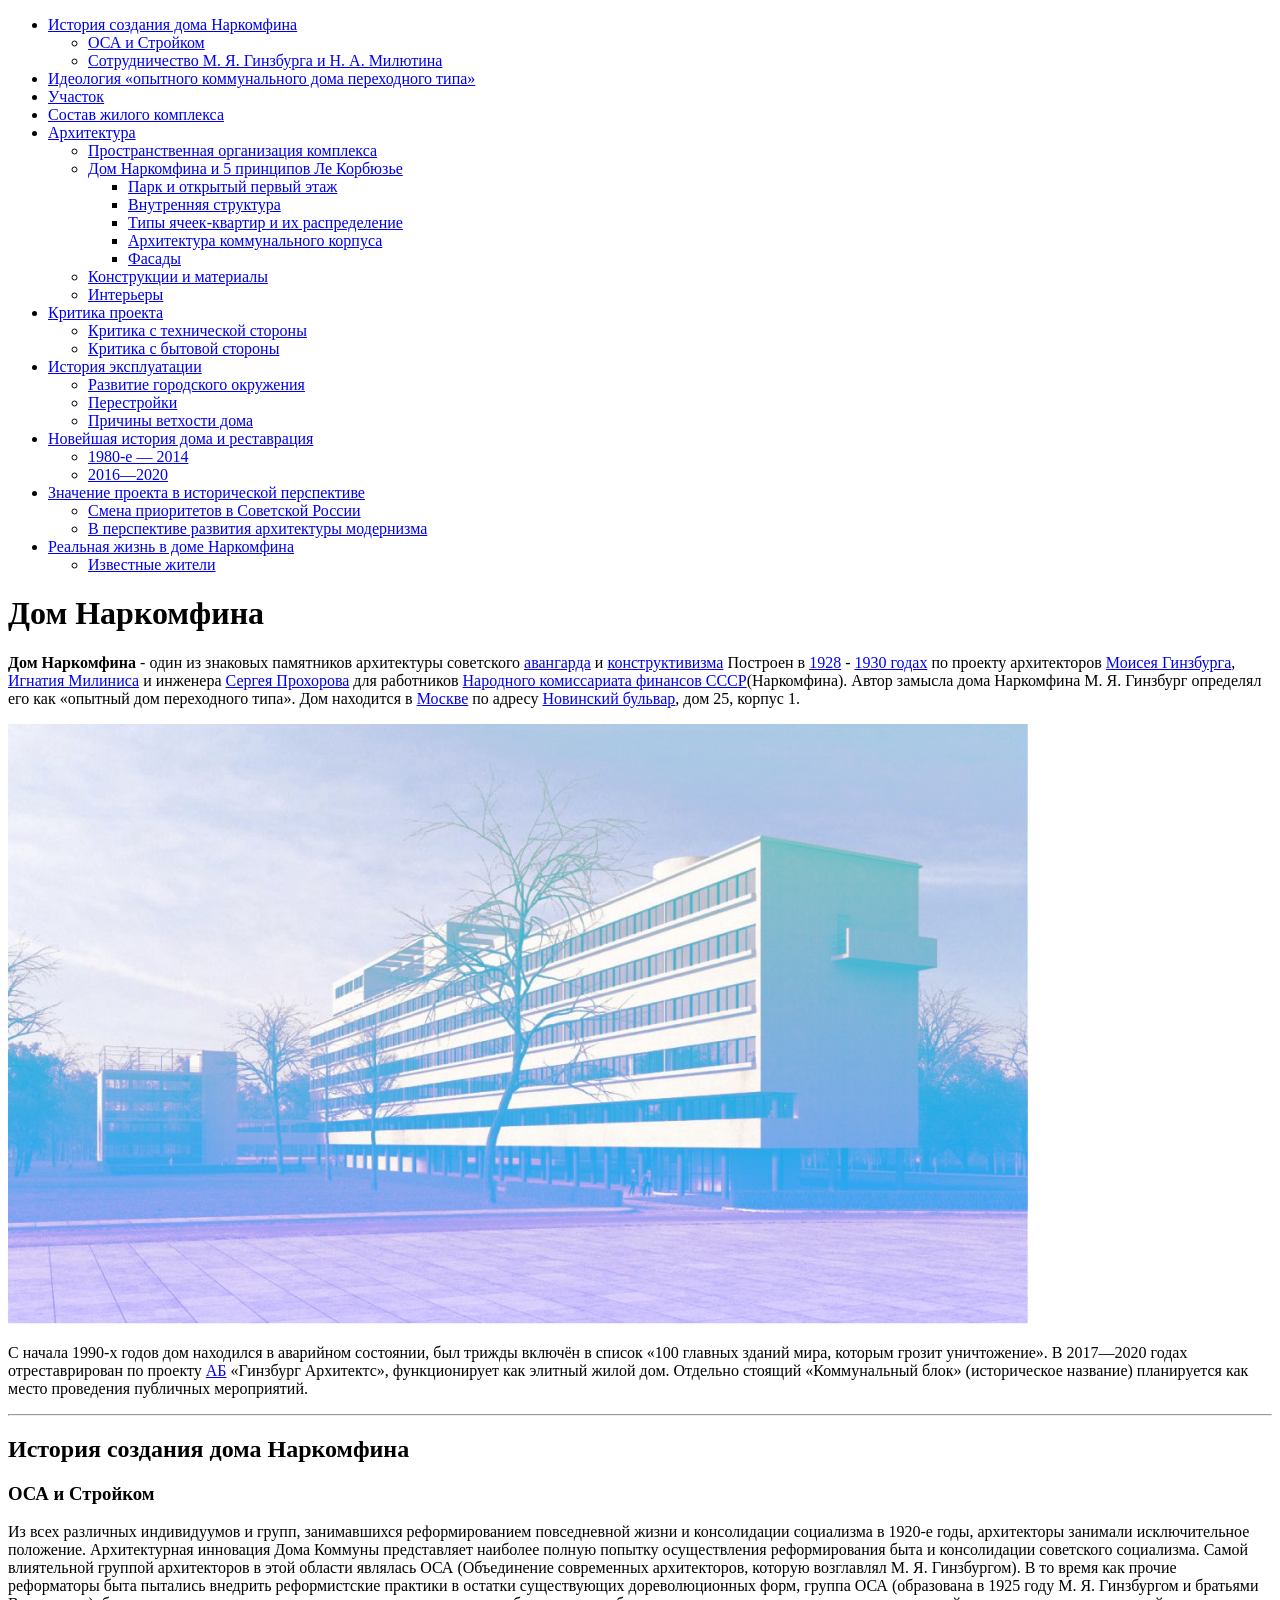
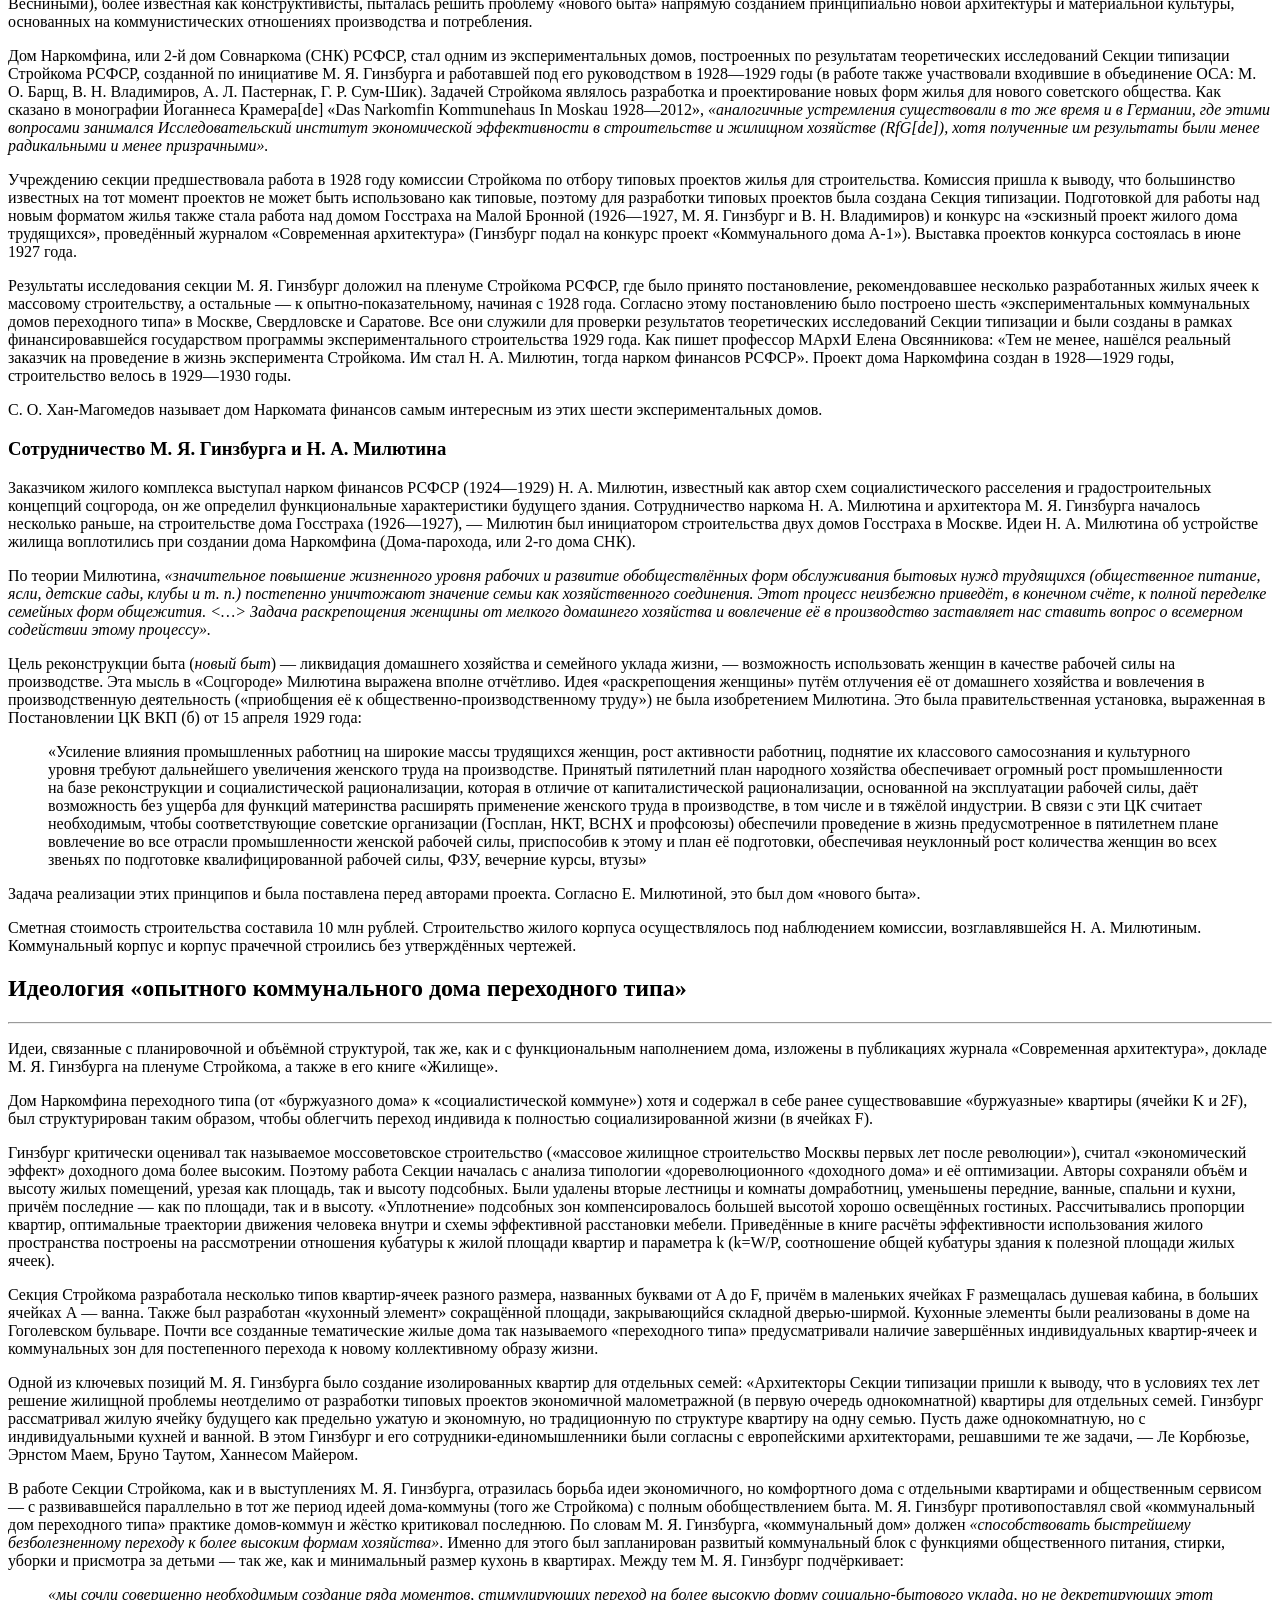
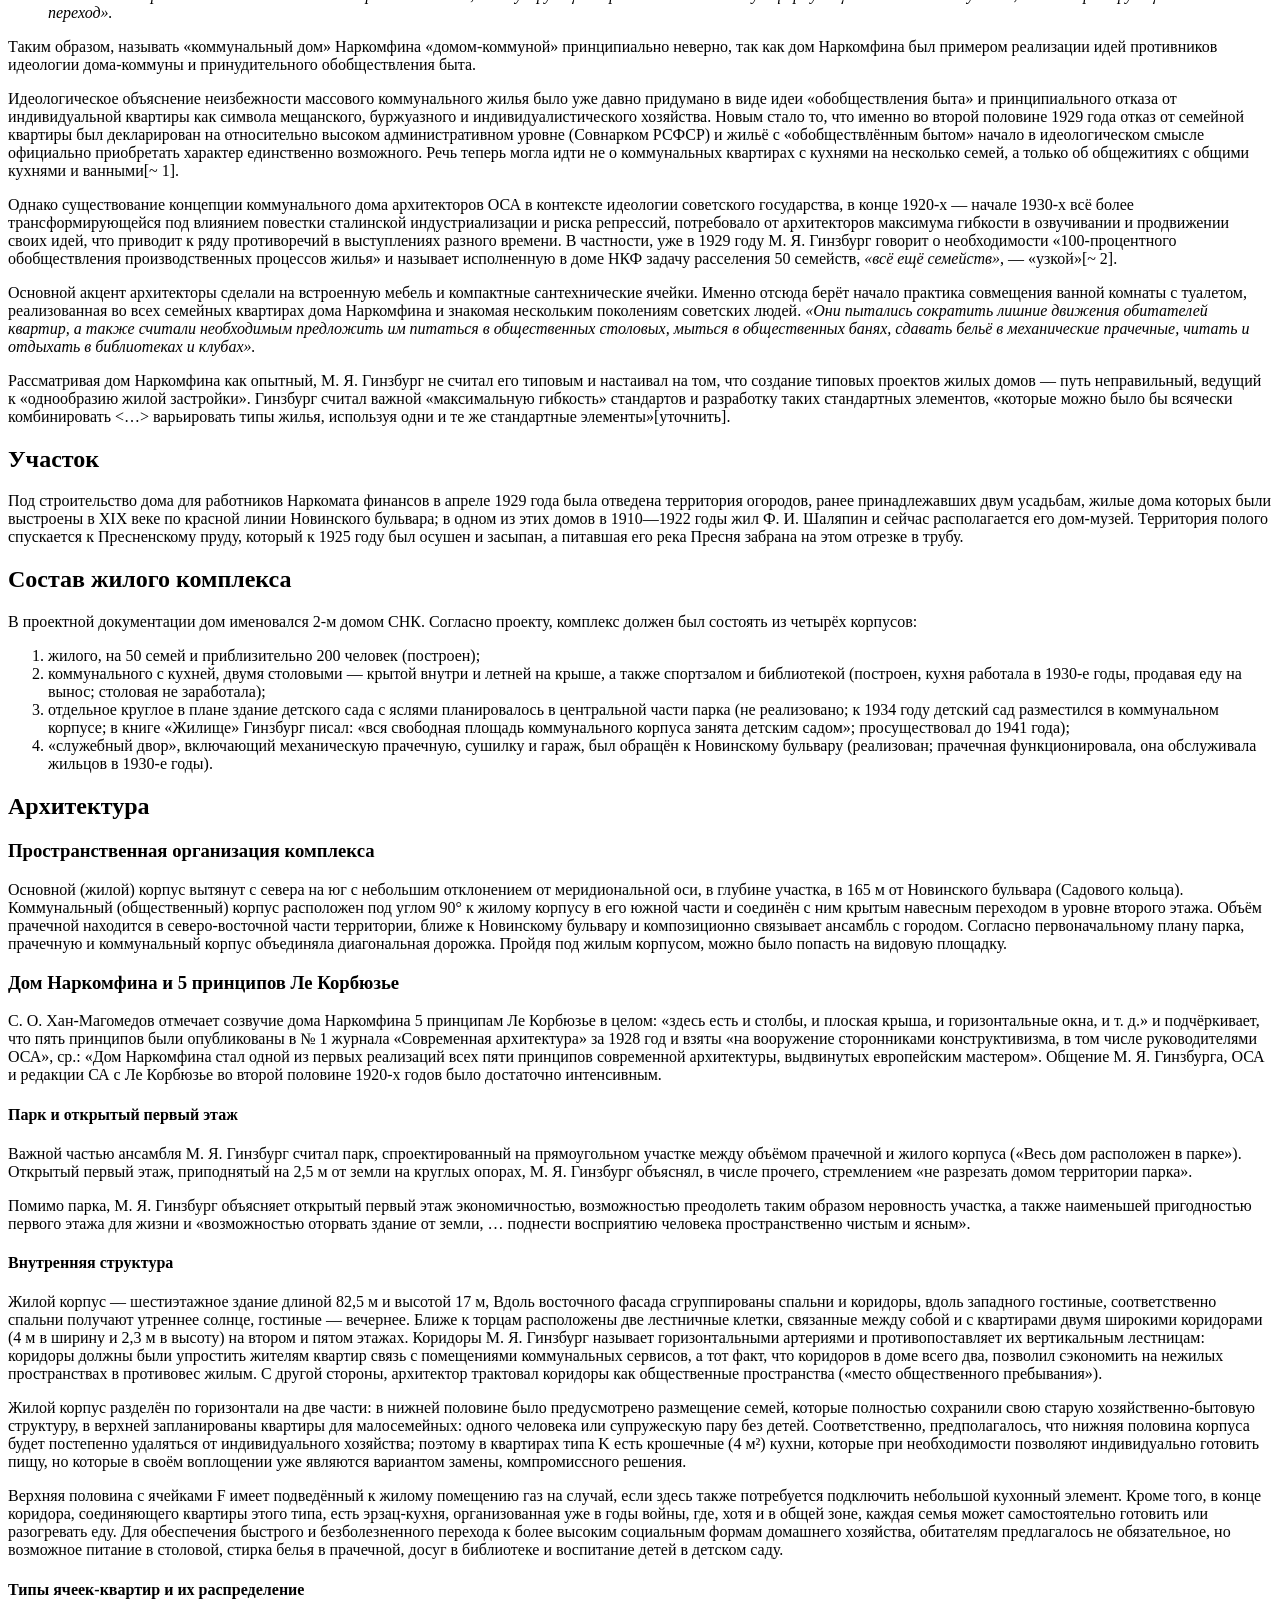
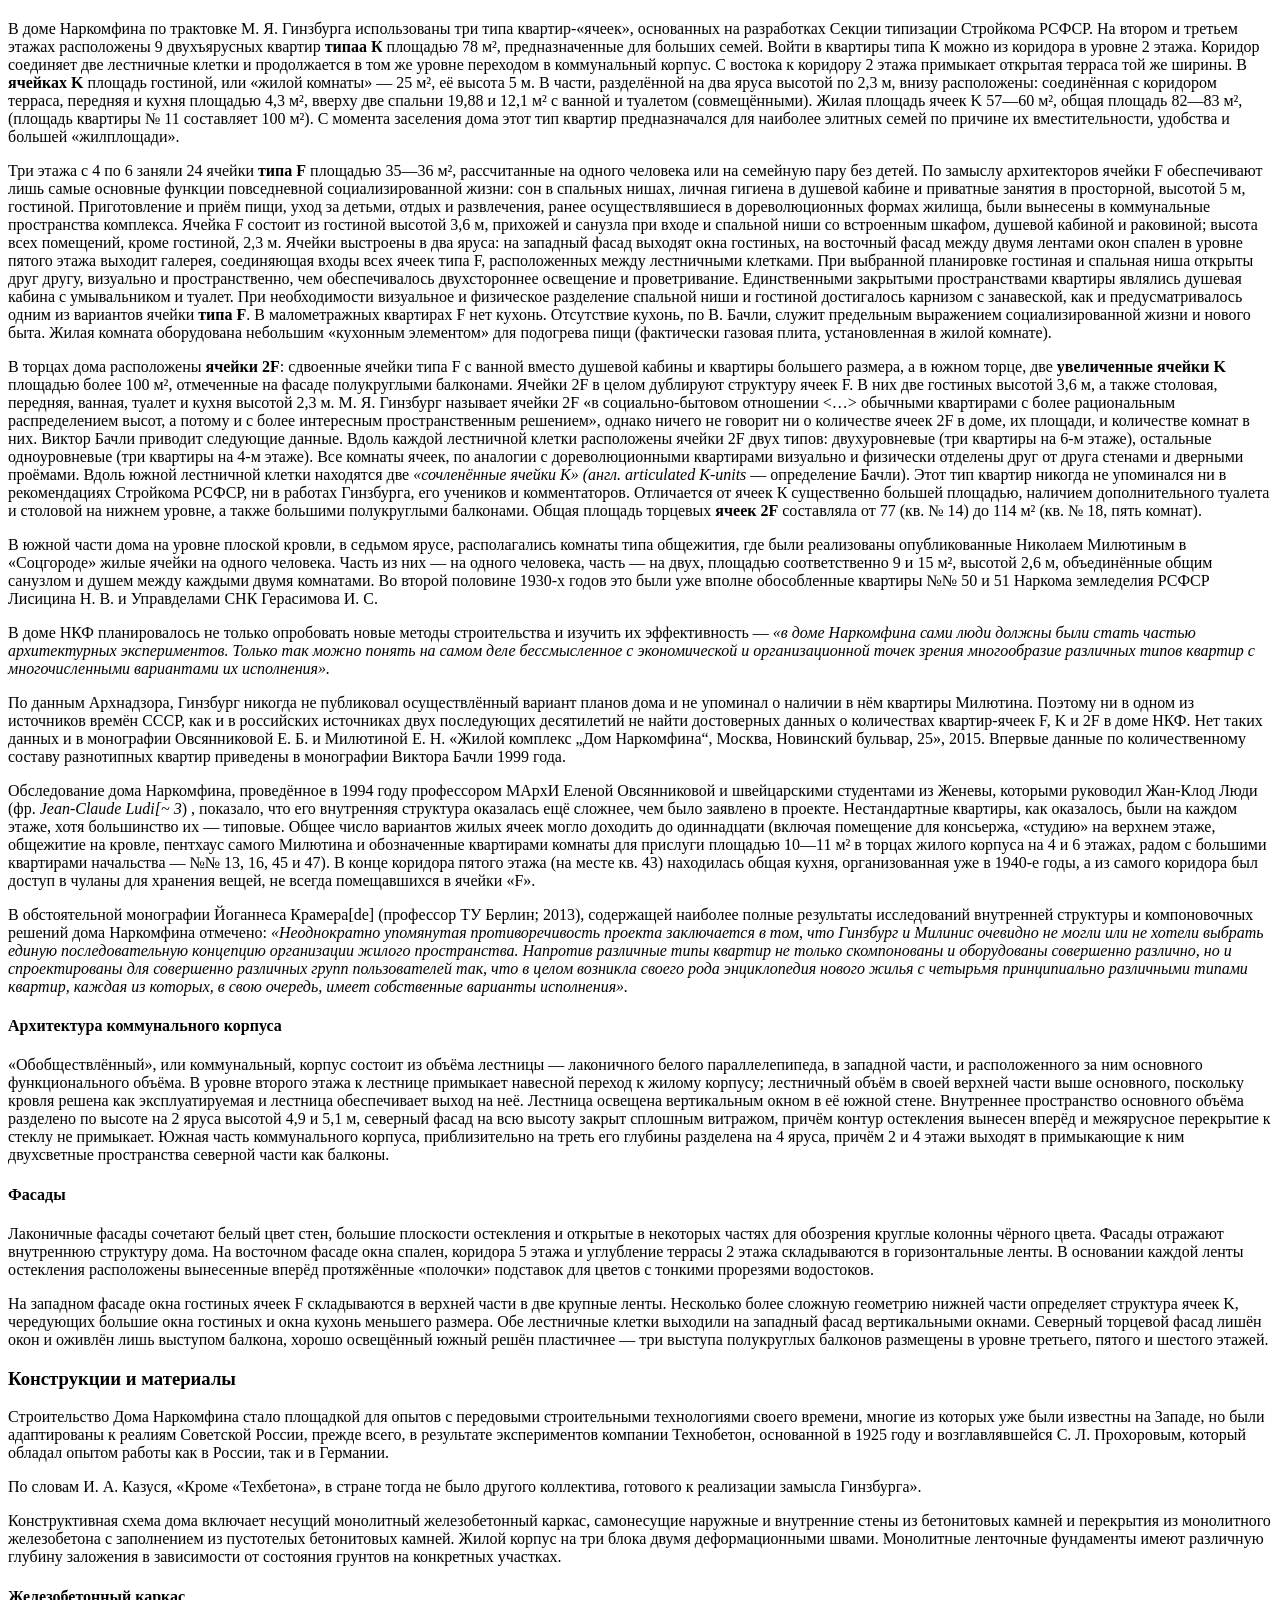
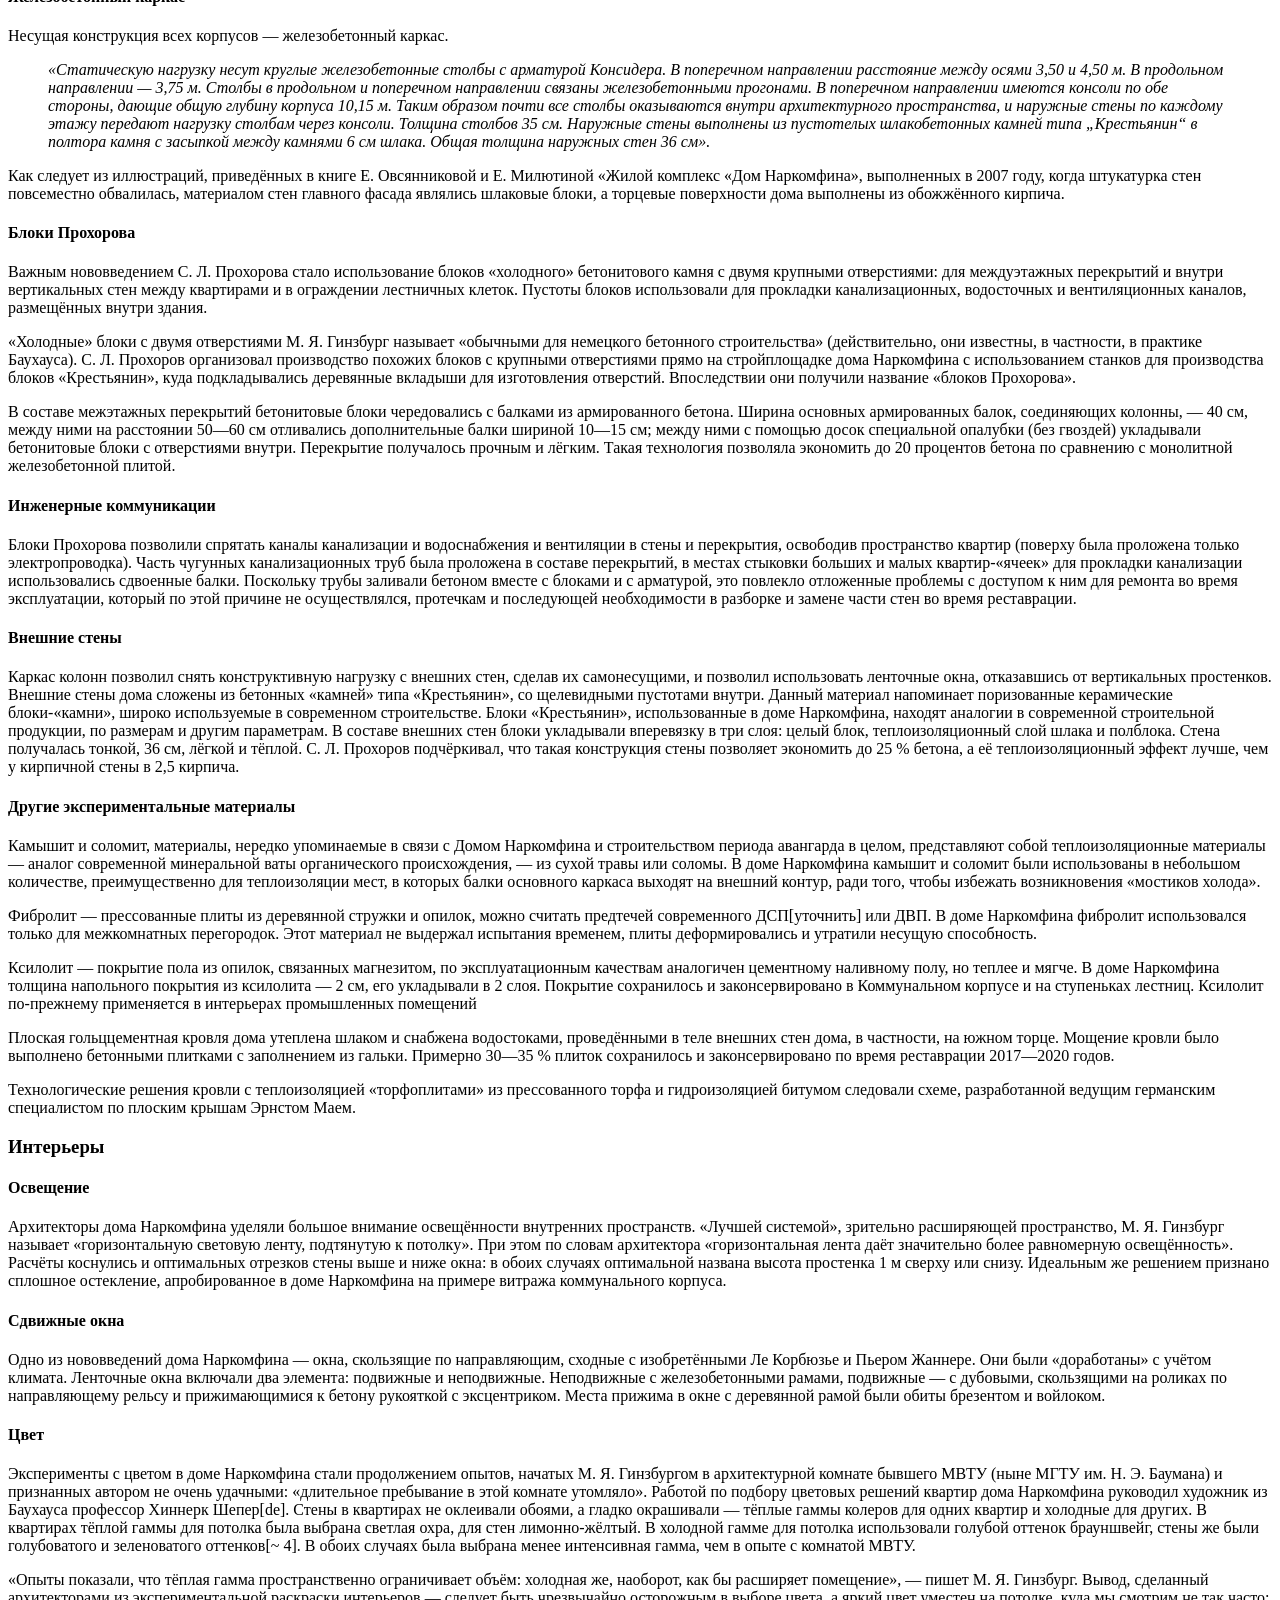
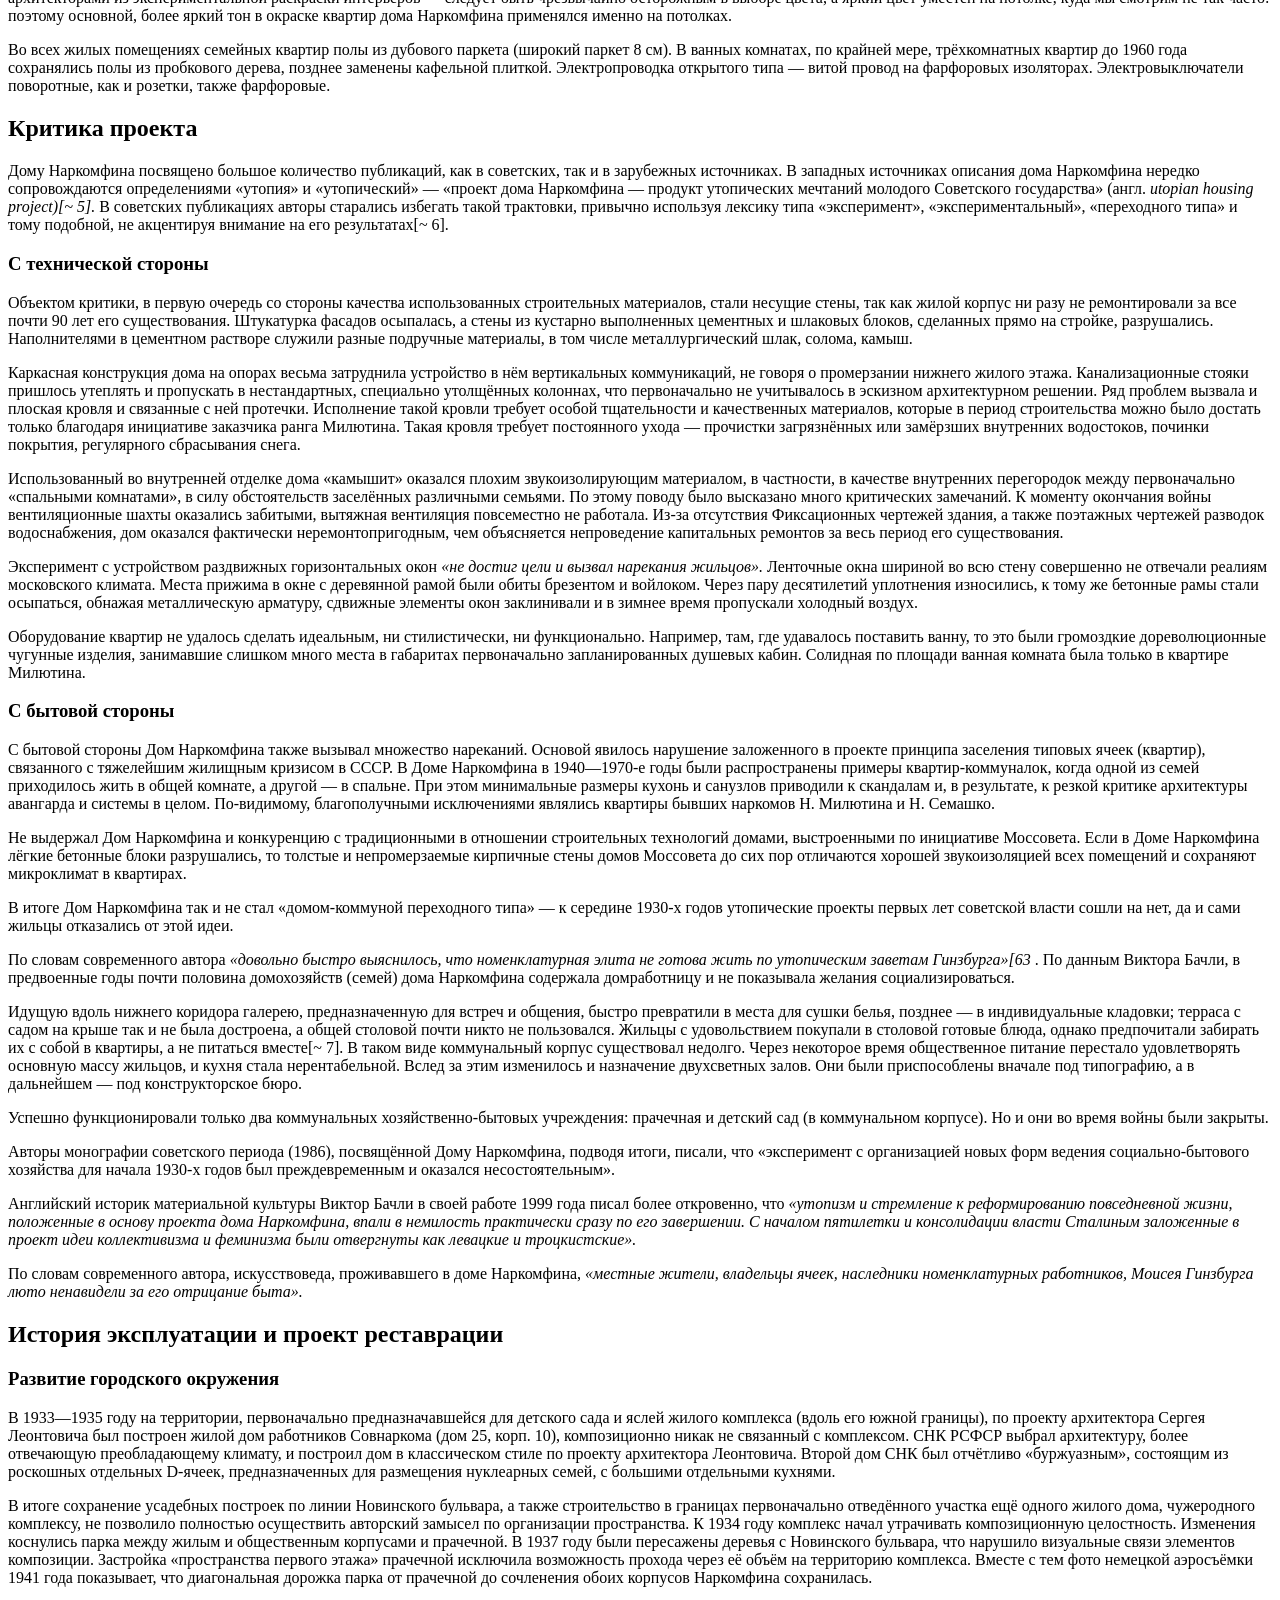
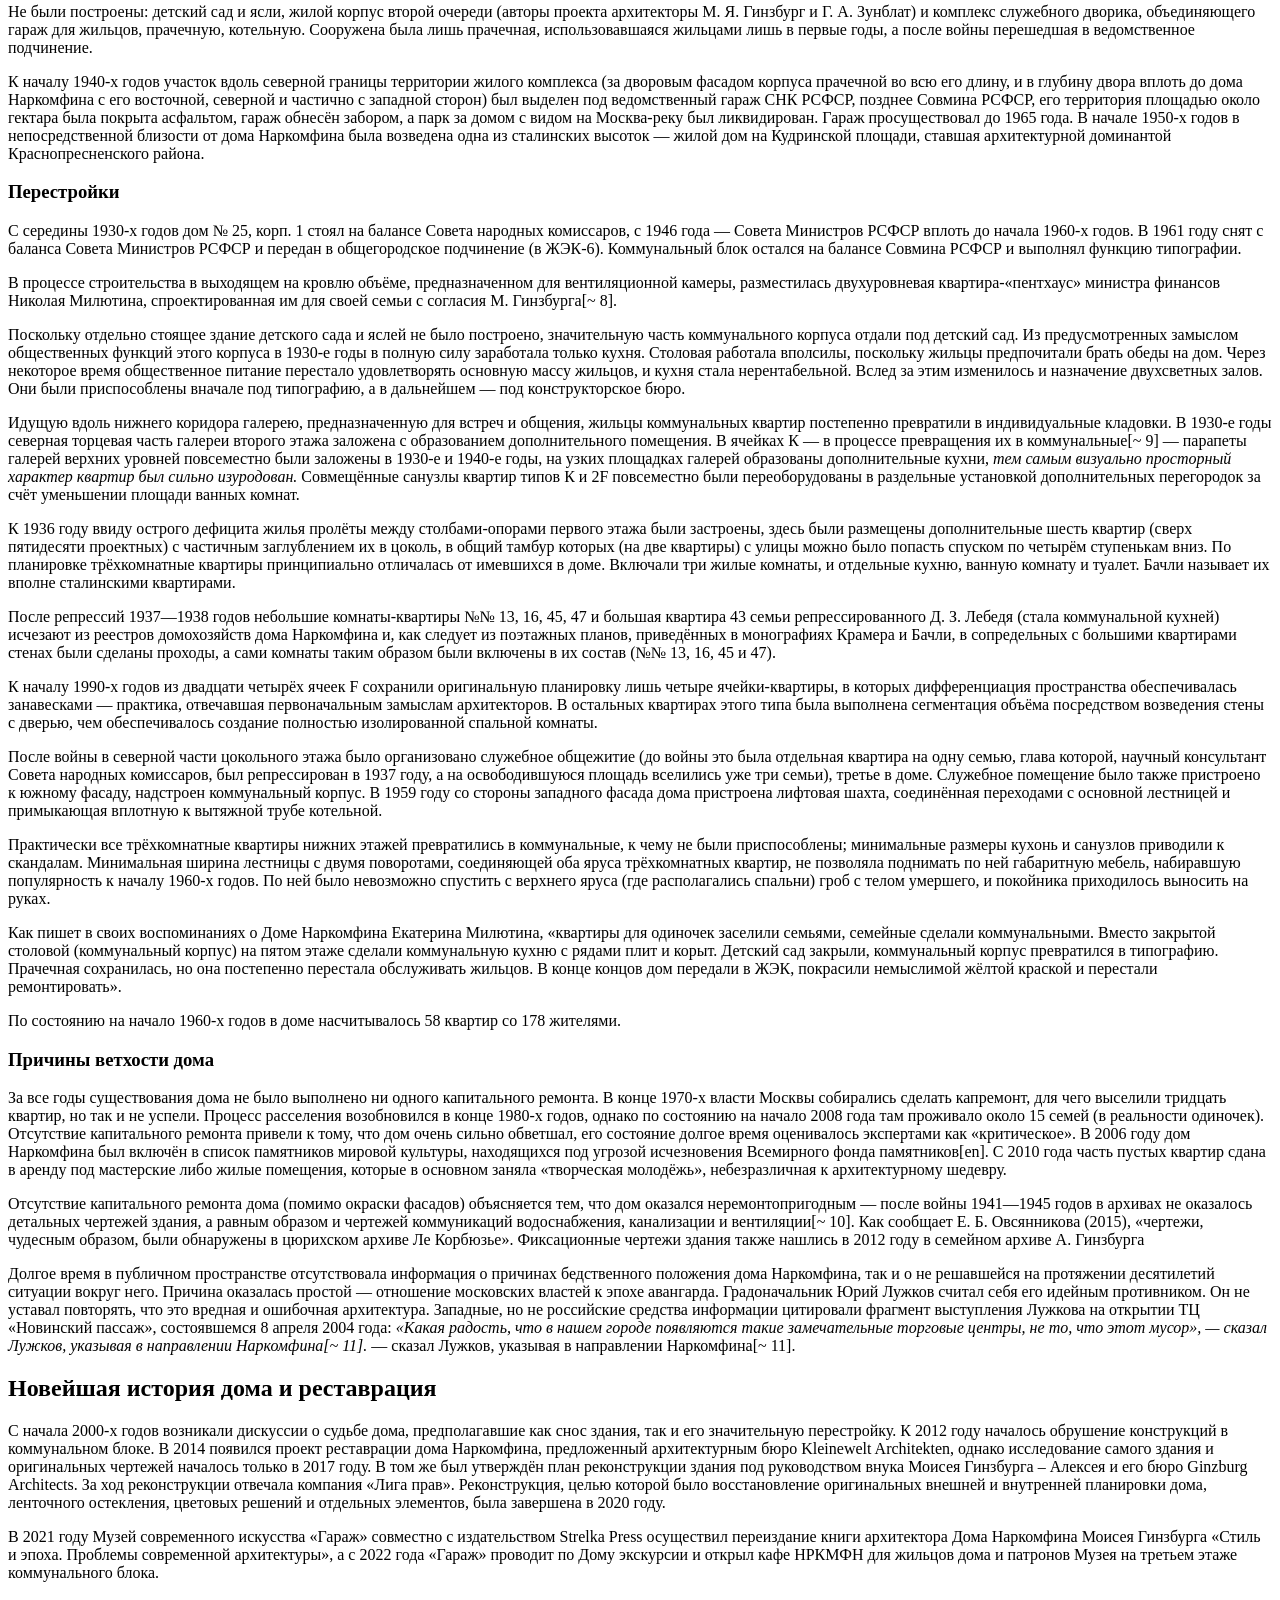
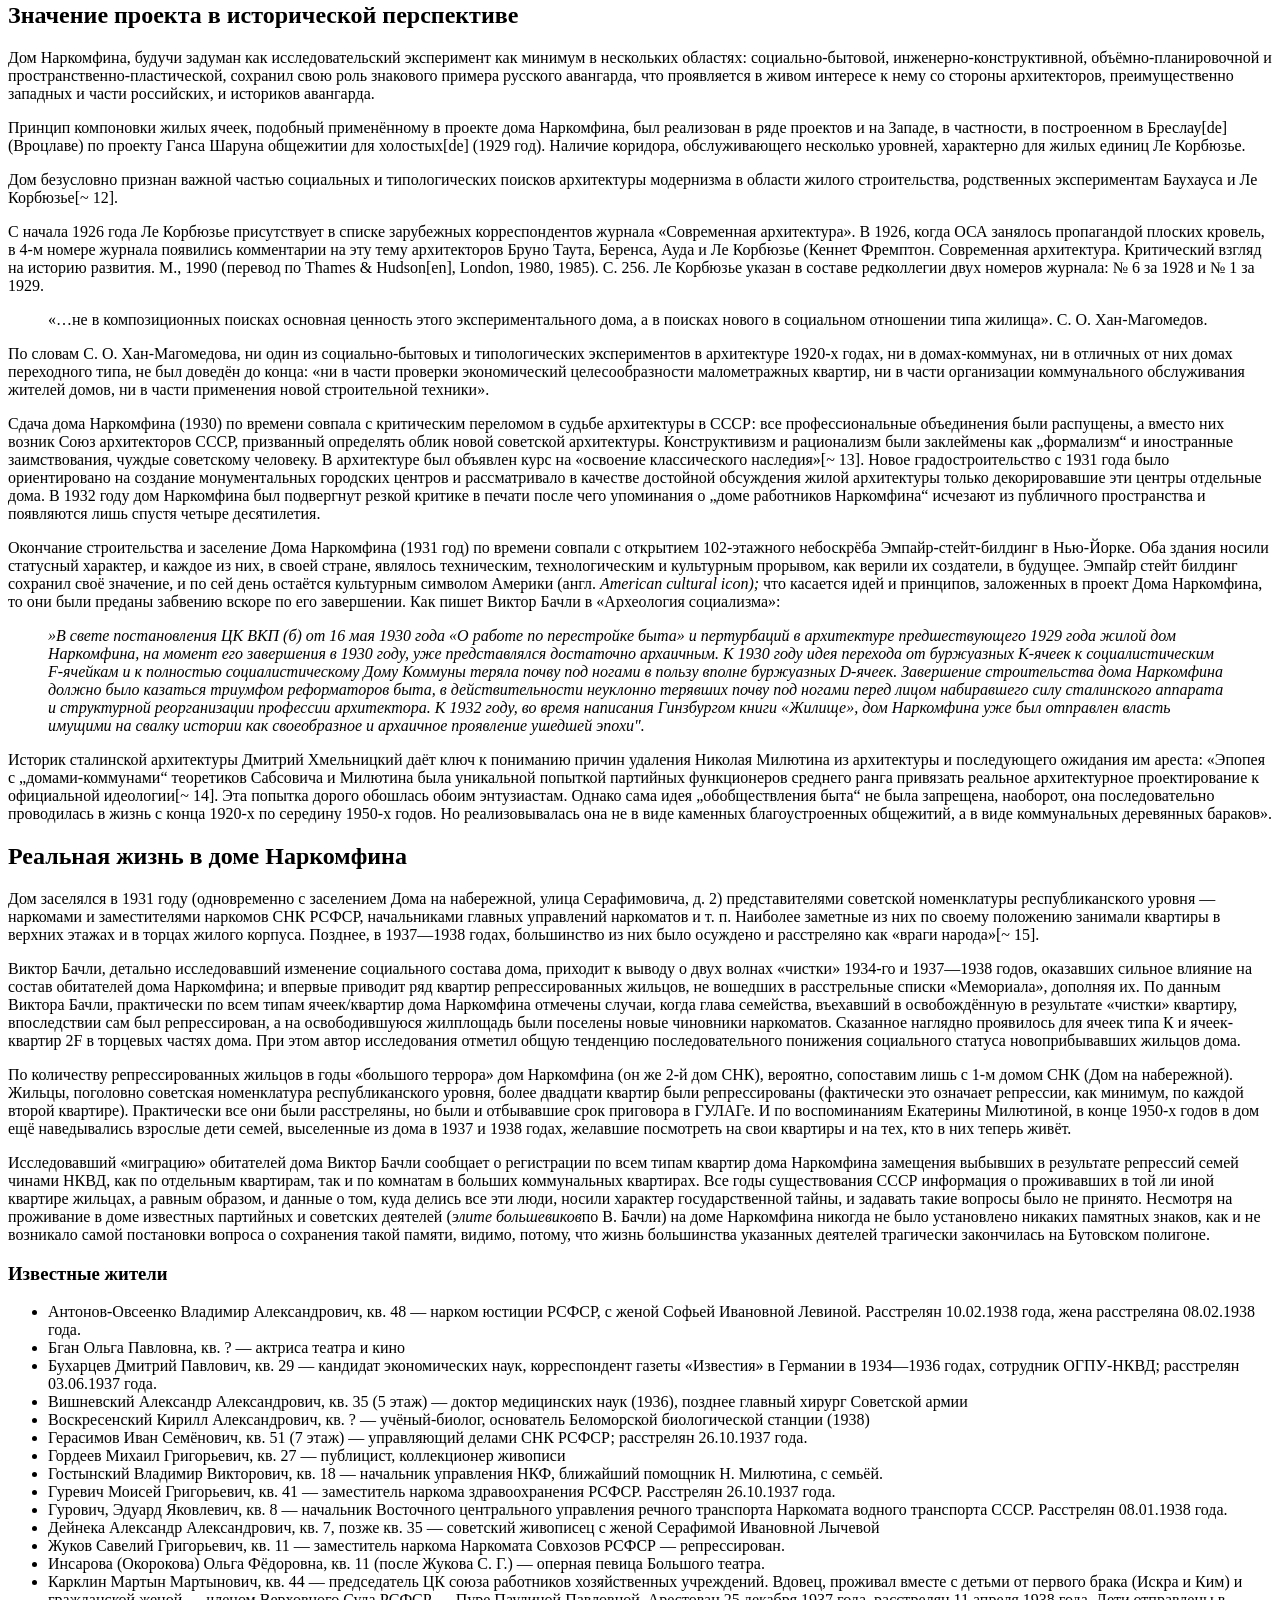
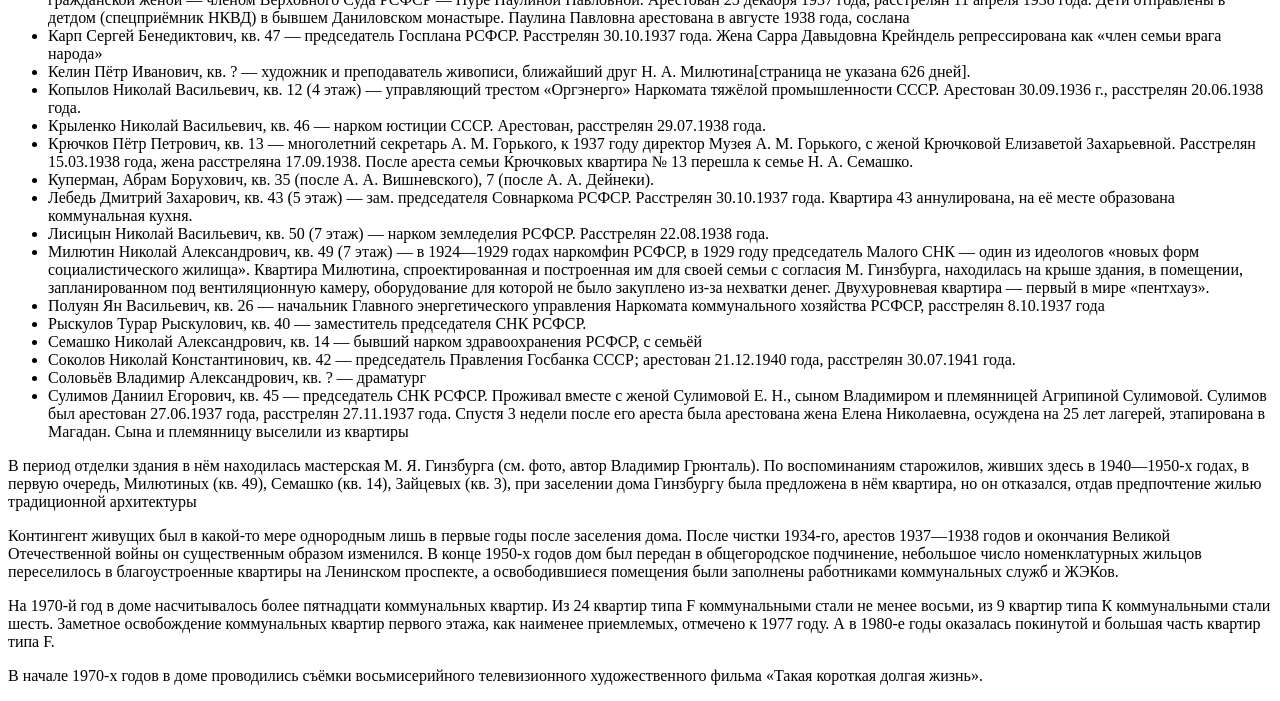
==== index.html @ cae018b0 "добавили меню" ====
<!doctype html>
<html lang="ru">
  <head>
    <meta charset="UTF-8" />
    <meta name="viewport" content="width=device-width, initial-scale=1.0" />
    <title>Дом Наркомфина</title>
    <link rel="stylesheet" href="stylesheets/style.css" />
  </head>
  <body>
    <nav>
      <ul>
        <li><a href="#1">История создания дома Наркомфина</a></li>
        <ul>
          <li><a href="#1_1">ОСА и Стройком</a></li>
          <li>
            <a href="#1_2">Сотрудничество М. Я. Гинзбурга и Н. А. Милютина</a>
          </li>
        </ul>
        <li>
          <a href="#2"
            >Идеология «опытного коммунального дома переходного типа»</a
          >
        </li>
        <li><a href="#3">Участок</a></li>
        <li><a href="#4">Состав жилого комплекса</a></li>
        <li><a href="#5">Архитектура</a></li>
        <ul>
          <li><a href="#5_1">Пространственная организация комплекса</a></li>
          <li><a href="#5_2">Дом Наркомфина и 5 принципов Ле Корбюзье</a></li>
          <ul>
            <li><a href="#5_2_1">Парк и открытый первый этаж</a></li>
            <li><a href="#5_2_2">Внутренняя структура</a></li>
            <li><a href="#5_2_3">Типы ячеек-квартир и их распределение</a></li>
            <li><a href="#5_2_4">Архитектура коммунального корпуса</a></li>
            <li><a href="#5_2_5">Фасады</a></li>
          </ul>
          <li><a href="#5_3">Конструкции и материалы</a></li>
          <li><a href="#5_4">Интерьеры</a></li>
        </ul>
        <li><a href="#6">Критика проекта</a></li>
        <ul>
          <li><a href="#6_1">Критика с технической стороны</a></li>
          <li><a href="#6_2">Критика с бытовой стороны</a></li>
        </ul>
        <li><a href="#7">История эксплуатации</a></li>
        <ul>
          <li><a href="#7_1">Развитие городского окружения</a></li>
          <li><a href="#7_2">Перестройки</a></li>
          <li><a href="#7_3">Причины ветхости дома</a></li>
        </ul>
        <li><a href="#8">Новейшая история дома и реставрация</a></li>
        <ul>
          <li><a href="#8_1">1980-е — 2014</a></li>
          <li><a href="#8_2">2016—2020</a></li>
        </ul>
        <li><a href="#9">Значение проекта в исторической перспективе</a></li>
        <ul>
          <li><a href="#9_1">Смена приоритетов в Советской России</a></li>
          <li>
            <a href="#9_2">В перспективе развития архитектуры модернизма</a>
          </li>
        </ul>
        <li><a href="#10">Реальная жизнь в доме Наркомфина</a></li>
        <ul>
          <li><a href="#10_1">Известные жители</a></li>
        </ul>
      </ul>
    </nav>

    <h1>Дом Наркомфина</h1>
    <p>
      <b>Дом Наркомфина</b> - один из знаковых памятников архитектуры советского
      <a
        href="https://ru.wikipedia.org/wiki/%D0%90%D0%B2%D0%B0%D0%BD%D0%B3%D0%B0%D1%80%D0%B4_(%D0%B8%D1%81%D0%BA%D1%83%D1%81%D1%81%D1%82%D0%B2%D0%BE)"
        >авангарда</a
      >
      и
      <a
        href="https://ru.wikipedia.org/wiki/%D0%9A%D0%BE%D0%BD%D1%81%D1%82%D1%80%D1%83%D0%BA%D1%82%D0%B8%D0%B2%D0%B8%D0%B7%D0%BC_(%D0%B8%D1%81%D0%BA%D1%83%D1%81%D1%81%D1%82%D0%B2%D0%BE)"
        >конструктивизма</a
      >
      Построен в
      <a href="https://ru.wikipedia.org/wiki/1928_%D0%B3%D0%BE%D0%B4">1928</a>
      -
      <a href="https://ru.wikipedia.org/wiki/1930_%D0%B3%D0%BE%D0%B4"
        >1930 годах</a
      >
      по проекту архитекторов
      <a
        href="https://ru.wikipedia.org/wiki/%D0%93%D0%B8%D0%BD%D0%B7%D0%B1%D1%83%D1%80%D0%B3,_%D0%9C%D0%BE%D0%B8%D1%81%D0%B5%D0%B9_%D0%AF%D0%BA%D0%BE%D0%B2%D0%BB%D0%B5%D0%B2%D0%B8%D1%87"
        >Моисея Гинзбурга</a
      >,
      <a
        href="https://ru.wikipedia.org/wiki/%D0%9C%D0%B8%D0%BB%D0%B8%D0%BD%D0%B8%D1%81,_%D0%98%D0%B3%D0%BD%D0%B0%D1%82%D0%B8%D0%B9_%D0%A4%D1%80%D0%B0%D0%BD%D1%86%D0%B5%D0%B2%D0%B8%D1%87"
        >Игнатия Милиниса</a
      >
      и инженера
      <a
        href="https://ru.wikipedia.org/wiki/%D0%A1%D0%B5%D1%80%D0%B3%D0%B5%D0%B9_%D0%9B%D1%8C%D0%B2%D0%BE%D0%B2%D0%B8%D1%87_%D0%9F%D1%80%D0%BE%D1%85%D0%BE%D1%80%D0%BE%D0%B2"
        >Сергея Прохорова</a
      >
      для работников
      <a
        href="https://ru.wikipedia.org/wiki/%D0%9D%D0%B0%D1%80%D0%BE%D0%B4%D0%BD%D1%8B%D0%B9_%D0%BA%D0%BE%D0%BC%D0%B8%D1%81%D1%81%D0%B0%D1%80%D0%B8%D0%B0%D1%82_%D1%84%D0%B8%D0%BD%D0%B0%D0%BD%D1%81%D0%BE%D0%B2_%D0%A1%D0%A1%D0%A1%D0%A0"
        >Народного комиссариата финансов СССР</a
      >(Наркомфина). Автор замысла дома Наркомфина М. Я. Гинзбург определял его
      как «опытный дом переходного типа». Дом находится в
      <a
        href="https://ru.wikipedia.org/wiki/%D0%9C%D0%BE%D1%81%D0%BA%D0%B2%D0%B0"
        >Москве</a
      >
      по адресу
      <a
        href="https://ru.wikipedia.org/wiki/%D0%9D%D0%BE%D0%B2%D0%B8%D0%BD%D1%81%D0%BA%D0%B8%D0%B9_%D0%B1%D1%83%D0%BB%D1%8C%D0%B2%D0%B0%D1%80"
        >Новинский бульвар</a
      >, дом 25, корпус 1.
    </p>
    <img src="images/narkomfin.jpg" alt="обложка статьи" />
    <p>
      С начала 1990-х годов дом находился в аварийном состоянии, был трижды
      включён в список «100 главных зданий мира, которым грозит уничтожение». В
      2017—2020 годах отреставрирован по проекту
      <a
        href="https://ru.wikipedia.org/wiki/%D0%90%D1%80%D1%85%D0%B8%D1%82%D0%B5%D0%BA%D1%82%D1%83%D1%80%D0%BD%D0%BE%D0%B5_%D0%B1%D1%8E%D1%80%D0%BE"
        >АБ</a
      >
      «Гинзбург Архитектс», функционирует как элитный жилой дом. Отдельно
      стоящий «Коммунальный блок» (историческое название) планируется как место
      проведения публичных мероприятий.
    </p>
    <hr />
    <h2 id="1">История создания дома Наркомфина</h2>

    <h3 id="1_1">ОСА и Стройком</h3>
    <p>
      Из всех различных индивидуумов и групп, занимавшихся реформированием
      повседневной жизни и консолидации социализма в 1920-е годы, архитекторы
      занимали исключительное положение. Архитектурная инновация Дома Коммуны
      представляет наиболее полную попытку осуществления реформирования быта и
      консолидации советского социализма. Самой влиятельной группой архитекторов
      в этой области являлась ОСА (Объединение современных архитекторов, которую
      возглавлял М. Я. Гинзбургом). В то время как прочие реформаторы быта
      пытались внедрить реформистские практики в остатки существующих
      дореволюционных форм, группа ОСА (образована в 1925 году М. Я. Гинзбургом
      и братьями Весниными), более известная как конструктивисты, пыталась
      решить проблему «нового быта» напрямую созданием принципиально новой
      архитектуры и материальной культуры, основанных на коммунистических
      отношениях производства и потребления.
    </p>
    <p>
      Дом Наркомфина, или 2-й дом Совнаркома (СНК) РСФСР, стал одним из
      экспериментальных домов, построенных по результатам теоретических
      исследований Секции типизации Стройкома РСФСР, созданной по инициативе М.
      Я. Гинзбурга и работавшей под его руководством в 1928—1929 годы (в работе
      также участвовали входившие в объединение ОСА: М. О. Барщ, В. Н.
      Владимиров, А. Л. Пастернак, Г. Р. Сум-Шик). Задачей Стройкома являлось
      разработка и проектирование новых форм жилья для нового советского
      общества. Как сказано в монографии Йоганнеса Крамера[de] «Das Narkomfin
      Kommunehaus In Moskau 1928—2012»,
      <i
        >«аналогичные устремления существовали в то же время и в Германии, где
        этими вопросами занимался Исследовательский институт экономической
        эффективности в строительстве и жилищном хозяйстве (RfG[de]), хотя
        полученные им результаты были менее радикальными и менее призрачными».
      </i>
    </p>
    <p>
      Учреждению секции предшествовала работа в 1928 году комиссии Стройкома по
      отбору типовых проектов жилья для строительства. Комиссия пришла к выводу,
      что большинство известных на тот момент проектов не может быть
      использовано как типовые, поэтому для разработки типовых проектов была
      создана Секция типизации. Подготовкой для работы над новым форматом жилья
      также стала работа над домом Госстраха на Малой Бронной (1926—1927, М. Я.
      Гинзбург и В. Н. Владимиров) и конкурс на «эскизный проект жилого дома
      трудящихся», проведённый журналом «Современная архитектура» (Гинзбург
      подал на конкурс проект «Коммунального дома А-1»). Выставка проектов
      конкурса состоялась в июне 1927 года.
    </p>
    <p>
      Результаты исследования секции М. Я. Гинзбург доложил на пленуме Стройкома
      РСФСР, где было принято постановление, рекомендовавшее несколько
      разработанных жилых ячеек к массовому строительству, а остальные — к
      опытно-показательному, начиная с 1928 года. Согласно этому постановлению
      было построено шесть «экспериментальных коммунальных домов переходного
      типа» в Москве, Свердловске и Саратове. Все они служили для проверки
      результатов теоретических исследований Секции типизации и были созданы в
      рамках финансировавшейся государством программы экспериментального
      строительства 1929 года. Как пишет профессор МАрхИ Елена Овсянникова: «Тем
      не менее, нашёлся реальный заказчик на проведение в жизнь эксперимента
      Стройкома. Им стал Н. А. Милютин, тогда нарком финансов РСФСР». Проект
      дома Наркомфина создан в 1928—1929 годы, строительство велось в 1929—1930
      годы.
    </p>
    <p>
      С. О. Хан-Магомедов называет дом Наркомата финансов самым интересным из
      этих шести экспериментальных домов.
    </p>
    <h3 id="1_2">Сотрудничество М. Я. Гинзбурга и Н. А. Милютина</h3>
    <p>
      Заказчиком жилого комплекса выступал нарком финансов РСФСР (1924—1929) Н.
      А. Милютин, известный как автор схем социалистического расселения и
      градостроительных концепций соцгорода, он же определил функциональные
      характеристики будущего здания. Сотрудничество наркома Н. А. Милютина и
      архитектора М. Я. Гинзбурга началось несколько раньше, на строительстве
      дома Госстраха (1926—1927), — Милютин был инициатором строительства двух
      домов Госстраха в Москве. Идеи Н. А. Милютина об устройстве жилища
      воплотились при создании дома Наркомфина (Дома-парохода, или 2-го дома
      СНК).
    </p>
    <p>
      По теории Милютина,
      <i>
        «значительное повышение жизненного уровня рабочих и развитие
        обобществлённых форм обслуживания бытовых нужд трудящихся (общественное
        питание, ясли, детские сады, клубы и т. п.) постепенно уничтожают
        значение семьи как хозяйственного соединения. Этот процесс неизбежно
        приведёт, в конечном счёте, к полной переделке семейных форм общежития.
        <…> Задача раскрепощения женщины от мелкого домашнего хозяйства и
        вовлечение её в производство заставляет нас ставить вопрос о всемерном
        содействии этому процессу».
      </i>
    </p>
    <p>
      Цель реконструкции быта (<i>новый быт</i>) — ликвидация домашнего
      хозяйства и семейного уклада жизни, — возможность использовать женщин в
      качестве рабочей силы на производстве. Эта мысль в «Соцгороде» Милютина
      выражена вполне отчётливо. Идея «раскрепощения женщины» путём отлучения её
      от домашнего хозяйства и вовлечения в производственную деятельность
      («приобщения её к общественно-производственному труду») не была
      изобретением Милютина. Это была правительственная установка, выраженная в
      Постановлении ЦК ВКП (б) от 15 апреля 1929 года:
    </p>
    <blockquote class="redBlockquote">
      «Усиление влияния промышленных работниц на широкие массы трудящихся
      женщин, рост активности работниц, поднятие их классового самосознания и
      культурного уровня требуют дальнейшего увеличения женского труда на
      производстве. Принятый пятилетний план народного хозяйства обеспечивает
      огромный рост промышленности на базе реконструкции и социалистической
      рационализации, которая в отличие от капиталистической рационализации,
      основанной на эксплуатации рабочей силы, даёт возможность без ущерба для
      функций материнства расширять применение женского труда в производстве, в
      том числе и в тяжёлой индустрии. В связи с эти ЦК считает необходимым,
      чтобы соответствующие советские организации (Госплан, НКТ, ВСНХ и
      профсоюзы) обеспечили проведение в жизнь предусмотренное в пятилетнем
      плане вовлечение во все отрасли промышленности женской рабочей силы,
      приспособив к этому и план её подготовки, обеспечивая неуклонный рост
      количества женщин во всех звеньях по подготовке квалифицированной рабочей
      силы, ФЗУ, вечерние курсы, втузы»
    </blockquote>
    <p>
      Задача реализации этих принципов и была поставлена перед авторами проекта.
      Согласно Е. Милютиной, это был дом «нового быта».
    </p>
    <p>
      Сметная стоимость строительства составила 10 млн рублей. Строительство
      жилого корпуса осуществлялось под наблюдением комиссии, возглавлявшейся Н.
      А. Милютиным. Коммунальный корпус и корпус прачечной строились без
      утверждённых чертежей.
    </p>
    <h2 id="2">Идеология «опытного коммунального дома переходного типа»</h2>
    <hr />
    <p>
      Идеи, связанные с планировочной и объёмной структурой, так же, как и с
      функциональным наполнением дома, изложены в публикациях журнала
      «Современная архитектура», докладе М. Я. Гинзбурга на пленуме Стройкома, а
      также в его книге «Жилище».
    </p>
    <p>
      Дом Наркомфина переходного типа (от «буржуазного дома» к «социалистической
      коммуне») хотя и содержал в себе ранее существовавшие «буржуазные»
      квартиры (ячейки K и 2F), был структурирован таким образом, чтобы
      облегчить переход индивида к полностью социализированной жизни (в ячейках
      F).
    </p>
    <p>
      Гинзбург критически оценивал так называемое моссоветовское строительство
      («массовое жилищное строительство Москвы первых лет после революции»),
      считал «экономический эффект» доходного дома более высоким. Поэтому работа
      Секции началась с анализа типологии «дореволюционного «доходного дома» и
      её оптимизации. Авторы сохраняли объём и высоту жилых помещений, урезая
      как площадь, так и высоту подсобных. Были удалены вторые лестницы и
      комнаты домработниц, уменьшены передние, ванные, спальни и кухни, причём
      последние — как по площади, так и в высоту. «Уплотнение» подсобных зон
      компенсировалось большей высотой хорошо освещённых гостиных.
      Рассчитывались пропорции квартир, оптимальные траектории движения человека
      внутри и схемы эффективной расстановки мебели. Приведённые в книге расчёты
      эффективности использования жилого пространства построены на рассмотрении
      отношения кубатуры к жилой площади квартир и параметра k (k=W/P,
      соотношение общей кубатуры здания к полезной площади жилых ячеек).
    </p>
    <p>
      Секция Стройкома разработала несколько типов квартир-ячеек разного
      размера, названных буквами от A до F, причём в маленьких ячейках F
      размещалась душевая кабина, в больших ячейках А — ванна. Также был
      разработан «кухонный элемент» сокращённой площади, закрывающийся складной
      дверью-ширмой. Кухонные элементы были реализованы в доме на Гоголевском
      бульваре. Почти все созданные тематические жилые дома так называемого
      «переходного типа» предусматривали наличие завершённых индивидуальных
      квартир-ячеек и коммунальных зон для постепенного перехода к новому
      коллективному образу жизни.
    </p>
    <p>
      Одной из ключевых позиций М. Я. Гинзбурга было создание изолированных
      квартир для отдельных семей: «Архитекторы Секции типизации пришли к
      выводу, что в условиях тех лет решение жилищной проблемы неотделимо от
      разработки типовых проектов экономичной малометражной (в первую очередь
      однокомнатной) квартиры для отдельных семей. Гинзбург рассматривал жилую
      ячейку будущего как предельно ужатую и экономную, но традиционную по
      структуре квартиру на одну семью. Пусть даже однокомнатную, но с
      индивидуальными кухней и ванной. В этом Гинзбург и его
      сотрудники-единомышленники были согласны с европейскими архитекторами,
      решавшими те же задачи, — Ле Корбюзье, Эрнстом Маем, Бруно Таутом,
      Ханнесом Майером.
    </p>
    <p>
      В работе Секции Стройкома, как и в выступлениях М. Я. Гинзбурга,
      отразилась борьба идеи экономичного, но комфортного дома с отдельными
      квартирами и общественным сервисом — с развивавшейся параллельно в тот же
      период идеей дома-коммуны (того же Стройкома) с полным обобществлением
      быта. М. Я. Гинзбург противопоставлял свой «коммунальный дом переходного
      типа» практике домов-коммун и жёстко критиковал последнюю. По словам М. Я.
      Гинзбурга, «коммунальный дом» должен
      <i
        >«способствовать быстрейшему безболезненному переходу к более высоким
        формам хозяйства»</i
      >. Именно для этого был запланирован развитый коммунальный блок с
      функциями общественного питания, стирки, уборки и присмотра за детьми —
      так же, как и минимальный размер кухонь в квартирах. Между тем М. Я.
      Гинзбург подчёркивает:
    </p>
    <blockquote>
      <i
        >«мы сочли совершенно необходимым создание ряда моментов, стимулирующих
        переход на более высокую форму социально-бытового уклада, но не
        декретирующих этот переход».</i
      >
    </blockquote>
    <p>
      Таким образом, называть «коммунальный дом» Наркомфина «домом-коммуной»
      принципиально неверно, так как дом Наркомфина был примером реализации идей
      противников идеологии дома-коммуны и принудительного обобществления быта.
    </p>
    <p>
      Идеологическое объяснение неизбежности массового коммунального жилья было
      уже давно придумано в виде идеи «обобществления быта» и принципиального
      отказа от индивидуальной квартиры как символа мещанского, буржуазного и
      индивидуалистического хозяйства. Новым стало то, что именно во второй
      половине 1929 года отказ от семейной квартиры был декларирован на
      относительно высоком административном уровне (Совнарком РСФСР) и жильё с
      «обобществлённым бытом» начало в идеологическом смысле официально
      приобретать характер единственно возможного. Речь теперь могла идти не о
      коммунальных квартирах с кухнями на несколько семей, а только об
      общежитиях с общими кухнями и ванными[~ 1].
    </p>
    <p>
      Однако существование концепции коммунального дома архитекторов ОСА в
      контексте идеологии советского государства, в конце 1920-х — начале 1930-х
      всё более трансформирующейся под влиянием повестки сталинской
      индустриализации и риска репрессий, потребовало от архитекторов максимума
      гибкости в озвучивании и продвижении своих идей, что приводит к ряду
      противоречий в выступлениях разного времени. В частности, уже в 1929 году
      М. Я. Гинзбург говорит о необходимости «100-процентного обобществления
      производственных процессов жилья» и называет исполненную в доме НКФ задачу
      расселения 50 семейств, <i>«всё ещё семейств»</i>, — «узкой»[~ 2].
    </p>
    <p>
      Основной акцент архитекторы сделали на встроенную мебель и компактные
      сантехнические ячейки. Именно отсюда берёт начало практика совмещения
      ванной комнаты с туалетом, реализованная во всех семейных квартирах дома
      Наркомфина и знакомая нескольким поколениям советских людей.
      <i>
        «Они пытались сократить лишние движения обитателей квартир, а также
        считали необходимым предложить им питаться в общественных столовых,
        мыться в общественных банях, сдавать бельё в механические прачечные,
        читать и отдыхать в библиотеках и клубах».
      </i>
    </p>
    <p>
      Рассматривая дом Наркомфина как опытный, М. Я. Гинзбург не считал его
      типовым и настаивал на том, что создание типовых проектов жилых домов —
      путь неправильный, ведущий к «однообразию жилой застройки». Гинзбург
      считал важной «максимальную гибкость» стандартов и разработку таких
      стандартных элементов, «которые можно было бы всячески комбинировать <…>
      варьировать типы жилья, используя одни и те же стандартные
      элементы»[уточнить].
    </p>
    <h2 id="3">Участок</h2>
    <p>
      Под строительство дома для работников Наркомата финансов в апреле 1929
      года была отведена территория огородов, ранее принадлежавших двум
      усадьбам, жилые дома которых были выстроены в XIX веке по красной линии
      Новинского бульвара; в одном из этих домов в 1910—1922 годы жил Ф. И.
      Шаляпин и сейчас располагается его дом-музей. Территория полого спускается
      к Пресненскому пруду, который к 1925 году был осушен и засыпан, а питавшая
      его река Пресня забрана на этом отрезке в трубу.
    </p>
    <h2 id="4">Состав жилого комплекса</h2>

    <p>
      В проектной документации дом именовался 2-м домом СНК. Согласно проекту,
      комплекс должен был состоять из четырёх корпусов:
    </p>
    <ol>
      <li>жилого, на 50 семей и приблизительно 200 человек (построен);</li>
      <li>
        коммунального с кухней, двумя столовыми — крытой внутри и летней на
        крыше, а также спортзалом и библиотекой (построен, кухня работала в
        1930-е годы, продавая еду на вынос; столовая не заработала);
      </li>
      <li>
        отдельное круглое в плане здание детского сада с яслями планировалось в
        центральной части парка (не реализовано; к 1934 году детский сад
        разместился в коммунальном корпусе; в книге «Жилище» Гинзбург писал:
        «вся свободная площадь коммунального корпуса занята детским садом»;
        просуществовал до 1941 года);
      </li>
      <li>
        «служебный двор», включающий механическую прачечную, сушилку и гараж,
        был обращён к Новинскому бульвару (реализован; прачечная
        функционировала, она обслуживала жильцов в 1930-е годы).
      </li>
    </ol>
    <h2 id="5">Архитектура</h2>

    <h3 id="">Пространственная организация комплекса</h3>
    <p>
      Основной (жилой) корпус вытянут с севера на юг с небольшим отклонением от
      меридиональной оси, в глубине участка, в 165 м от Новинского бульвара
      (Садового кольца). Коммунальный (общественный) корпус расположен под углом
      90° к жилому корпусу в его южной части и соединён с ним крытым навесным
      переходом в уровне второго этажа. Объём прачечной находится в
      северо-восточной части территории, ближе к Новинскому бульвару и
      композиционно связывает ансамбль с городом. Согласно первоначальному плану
      парка, прачечную и коммунальный корпус объединяла диагональная дорожка.
      Пройдя под жилым корпусом, можно было попасть на видовую площадку.
    </p>
    <h3 id="">Дом Наркомфина и 5 принципов Ле Корбюзье</h3>
    <p>
      С. О. Хан-Магомедов отмечает созвучие дома Наркомфина 5 принципам Ле
      Корбюзье в целом: «здесь есть и столбы, и плоская крыша, и горизонтальные
      окна, и т. д.» и подчёркивает, что пять принципов были опубликованы в № 1
      журнала «Современная архитектура» за 1928 год и взяты «на вооружение
      сторонниками конструктивизма, в том числе руководителями ОСА», ср.: «Дом
      Наркомфина стал одной из первых реализаций всех пяти принципов современной
      архитектуры, выдвинутых европейским мастером». Общение М. Я. Гинзбурга,
      ОСА и редакции СА с Ле Корбюзье во второй половине 1920-х годов было
      достаточно интенсивным.
    </p>
    <h4 id="5_2_1">Парк и открытый первый этаж</h4>
    <p>
      Важной частью ансамбля М. Я. Гинзбург считал парк, спроектированный на
      прямоугольном участке между объёмом прачечной и жилого корпуса («Весь дом
      расположен в парке»). Открытый первый этаж, приподнятый на 2,5 м от земли
      на круглых опорах, М. Я. Гинзбург объяснял, в числе прочего, стремлением
      «не разрезать домом территории парка».
    </p>
    <p>
      Помимо парка, М. Я. Гинзбург объясняет открытый первый этаж
      экономичностью, возможностью преодолеть таким образом неровность участка,
      а также наименьшей пригодностью первого этажа для жизни и «возможностью
      оторвать здание от земли, … поднести восприятию человека пространственно
      чистым и ясным».
    </p>
    <h4 id="5_2_2">Внутренняя структура</h4>
    <p>
      Жилой корпус — шестиэтажное здание длиной 82,5 м и высотой 17 м, Вдоль
      восточного фасада сгруппированы спальни и коридоры, вдоль западного
      гостиные, соответственно спальни получают утреннее солнце, гостиные —
      вечернее. Ближе к торцам расположены две лестничные клетки, связанные
      между собой и с квартирами двумя широкими коридорами (4 м в ширину и 2,3 м
      в высоту) на втором и пятом этажах. Коридоры М. Я. Гинзбург называет
      горизонтальными артериями и противопоставляет их вертикальным лестницам:
      коридоры должны были упростить жителям квартир связь с помещениями
      коммунальных сервисов, а тот факт, что коридоров в доме всего два,
      позволил сэкономить на нежилых пространствах в противовес жилым. С другой
      стороны, архитектор трактовал коридоры как общественные пространства
      («место общественного пребывания»).
    </p>
    <p>
      Жилой корпус разделён по горизонтали на две части: в нижней половине было
      предусмотрено размещение семей, которые полностью сохранили свою старую
      хозяйственно-бытовую структуру, в верхней запланированы квартиры для
      малосемейных: одного человека или супружескую пару без детей.
      Соответственно, предполагалось, что нижняя половина корпуса будет
      постепенно удаляться от индивидуального хозяйства; поэтому в квартирах
      типа K есть крошечные (4 м²) кухни, которые при необходимости позволяют
      индивидуально готовить пищу, но которые в своём воплощении уже являются
      вариантом замены, компромиссного решения.
    </p>
    <p>
      Верхняя половина с ячейками F имеет подведённый к жилому помещению газ на
      случай, если здесь также потребуется подключить небольшой кухонный
      элемент. Кроме того, в конце коридора, соединяющего квартиры этого типа,
      есть эрзац-кухня, организованная уже в годы войны, где, хотя и в общей
      зоне, каждая семья может самостоятельно готовить или разогревать еду. Для
      обеспечения быстрого и безболезненного перехода к более высоким социальным
      формам домашнего хозяйства, обитателям предлагалось не обязательное, но
      возможное питание в столовой, стирка белья в прачечной, досуг в библиотеке
      и воспитание детей в детском саду.
    </p>
    <h4 id="5_2_3">Типы ячеек-квартир и их распределение</h4>
    <p>
      В доме Наркомфина по трактовке М. Я. Гинзбурга использованы три типа
      квартир-«ячеек», основанных на разработках Секции типизации Стройкома
      РСФСР. На втором и третьем этажах расположены 9 двухъярусных квартир
      <b>типаа К</b> площадью 78 м², предназначенные для больших семей. Войти в
      квартиры типа К можно из коридора в уровне 2 этажа. Коридор соединяет две
      лестничные клетки и продолжается в том же уровне переходом в коммунальный
      корпус. С востока к коридору 2 этажа примыкает открытая терраса той же
      ширины. В <b>ячейках K</b> площадь гостиной, или «жилой комнаты» — 25 м²,
      её высота 5 м. В части, разделённой на два яруса высотой по 2,3 м, внизу
      расположены: соединённая с коридором терраса, передняя и кухня площадью
      4,3 м², вверху две спальни 19,88 и 12,1 м² с ванной и туалетом
      (совмещёнными). Жилая площадь ячеек K 57—60 м², общая площадь 82—83 м²,
      (площадь квартиры № 11 составляет 100 м²). С момента заселения дома этот
      тип квартир предназначался для наиболее элитных семей по причине их
      вместительности, удобства и большей «жилплощади».
    </p>
    <p>
      Три этажа с 4 по 6 заняли 24 ячейки <b>типа F</b> площадью 35—36 м²,
      рассчитанные на одного человека или на семейную пару без детей. По замыслу
      архитекторов ячейки F обеспечивают лишь самые основные функции
      повседневной социализированной жизни: сон в спальных нишах, личная гигиена
      в душевой кабине и приватные занятия в просторной, высотой 5 м, гостиной.
      Приготовление и приём пищи, уход за детьми, отдых и развлечения, ранее
      осуществлявшиеся в дореволюционных формах жилища, были вынесены в
      коммунальные пространства комплекса. Ячейка F состоит из гостиной высотой
      3,6 м, прихожей и санузла при входе и спальной ниши со встроенным шкафом,
      душевой кабиной и раковиной; высота всех помещений, кроме гостиной, 2,3 м.
      Ячейки выстроены в два яруса: на западный фасад выходят окна гостиных, на
      восточный фасад между двумя лентами окон спален в уровне пятого этажа
      выходит галерея, соединяющая входы всех ячеек типа F, расположенных между
      лестничными клетками. При выбранной планировке гостиная и спальная ниша
      открыты друг другу, визуально и пространственно, чем обеспечивалось
      двухстороннее освещение и проветривание. Единственными закрытыми
      пространствами квартиры являлись душевая кабина с умывальником и туалет.
      При необходимости визуальное и физическое разделение спальной ниши и
      гостиной достигалось карнизом с занавеской, как и предусматривалось одним
      из вариантов ячейки <b>типа F</b>. В малометражных квартирах F нет кухонь.
      Отсутствие кухонь, по В. Бачли, служит предельным выражением
      социализированной жизни и нового быта. Жилая комната оборудована небольшим
      «кухонным элементом» для подогрева пищи (фактически газовая плита,
      установленная в жилой комнате).
    </p>
    <p>
      В торцах дома расположены <b>ячейки 2F</b>: сдвоенные ячейки типа F с
      ванной вместо душевой кабины и квартиры большего размера, а в южном торце,
      две <b>увеличенные ячейки K</b> площадью более 100 м², отмеченные на
      фасаде полукруглыми балконами. Ячейки 2F в целом дублируют структуру ячеек
      F. В них две гостиных высотой 3,6 м, а также столовая, передняя, ванная,
      туалет и кухня высотой 2,3 м. М. Я. Гинзбург называет ячейки 2F «в
      социально-бытовом отношении <…> обычными квартирами с более рациональным
      распределением высот, а потому и с более интересным пространственным
      решением», однако ничего не говорит ни о количестве ячеек 2F в доме, их
      площади, и количестве комнат в них. Виктор Бачли приводит следующие
      данные. Вдоль каждой лестничной клетки расположены ячейки 2F двух типов:
      двухуровневые (три квартиры на 6-м этаже), остальные одноуровневые (три
      квартиры на 4-м этаже). Все комнаты ячеек, по аналогии с дореволюционными
      квартирами визуально и физически отделены друг от друга стенами и дверными
      проёмами. Вдоль южной лестничной клетки находятся две
      <i>«сочленённые ячейки К» (англ. articulated K-units</i> — определение
      Бачли). Этот тип квартир никогда не упоминался ни в рекомендациях
      Стройкома РСФСР, ни в работах Гинзбурга, его учеников и комментаторов.
      Отличается от ячеек К существенно большей площадью, наличием
      дополнительного туалета и столовой на нижнем уровне, а также большими
      полукруглыми балконами. Общая площадь торцевых <b>ячеек 2F</b> составляла
      от 77 (кв. № 14) до 114 м² (кв. № 18, пять комнат).
    </p>
    <p>
      В южной части дома на уровне плоской кровли, в седьмом ярусе,
      располагались комнаты типа общежития, где были реализованы опубликованные
      Николаем Милютиным в «Соцгороде» жилые ячейки на одного человека. Часть из
      них — на одного человека, часть — на двух, площадью соответственно 9 и 15
      м², высотой 2,6 м, объединённые общим санузлом и душем между каждыми двумя
      комнатами. Во второй половине 1930-х годов это были уже вполне
      обособленные квартиры №№ 50 и 51 Наркома земледелия РСФСР Лисицина Н. В. и
      Управделами СНК Герасимова И. С.
    </p>
    <p>
      В доме НКФ планировалось не только опробовать новые методы строительства и
      изучить их эффективность —
      <i>
        «в доме Наркомфина сами люди должны были стать частью архитектурных
        экспериментов. Только так можно понять на самом деле бессмысленное с
        экономической и организационной точек зрения многообразие различных
        типов квартир с многочисленными вариантами их исполнения».
      </i>
    </p>
    <p>
      По данным Архнадзора, Гинзбург никогда не публиковал осуществлённый
      вариант планов дома и не упоминал о наличии в нём квартиры Милютина.
      Поэтому ни в одном из источников времён СССР, как и в российских
      источниках двух последующих десятилетий не найти достоверных данных о
      количествах квартир-ячеек F, K и 2F в доме НКФ. Нет таких данных и в
      монографии Овсянниковой Е. Б. и Милютиной Е. Н. «Жилой комплекс „Дом
      Наркомфина“, Москва, Новинский бульвар, 25», 2015. Впервые данные по
      количественному составу разнотипных квартир приведены в монографии Виктора
      Бачли 1999 года.
    </p>
    <p>
      Обследование дома Наркомфина, проведённое в 1994 году профессором МАрхИ
      Еленой Овсянниковой и швейцарскими студентами из Женевы, которыми
      руководил Жан-Клод Люди (фр. <i>Jean-Claude Ludi[~ 3</i>) , показало, что
      его внутренняя структура оказалась ещё сложнее, чем было заявлено в
      проекте. Нестандартные квартиры, как оказалось, были на каждом этаже, хотя
      большинство их — типовые. Общее число вариантов жилых ячеек могло доходить
      до одиннадцати (включая помещение для консьержа, «студию» на верхнем
      этаже, общежитие на кровле, пентхаус самого Милютина и обозначенные
      квартирами комнаты для прислуги площадью 10—11 м² в торцах жилого корпуса
      на 4 и 6 этажах, радом с большими квартирами начальства — №№ 13, 16, 45 и
      47). В конце коридора пятого этажа (на месте кв. 43) находилась общая
      кухня, организованная уже в 1940-е годы, а из самого коридора был доступ в
      чуланы для хранения вещей, не всегда помещавшихся в ячейки «F».
    </p>
    <p>
      В обстоятельной монографии Йоганнеса Крамера[de] (профессор ТУ Берлин;
      2013), содержащей наиболее полные результаты исследований внутренней
      структуры и компоновочных решений дома Наркомфина отмечено:
      <i
        >«Неоднократно упомянутая противоречивость проекта заключается в том,
        что Гинзбург и Милинис очевидно не могли или не хотели выбрать единую
        последовательную концепцию организации жилого пространства. Напротив
        различные типы квартир не только скомпонованы и оборудованы совершенно
        различно, но и спроектированы для совершенно различных групп
        пользователей так, что в целом возникла своего рода энциклопедия нового
        жилья с четырьмя принципиально различными типами квартир, каждая из
        которых, в свою очередь, имеет собственные варианты исполнения».
      </i>
    </p>
    <h4 id="5_2_4">Архитектура коммунального корпуса</h4>
    <p>
      «Обобществлённый», или коммунальный, корпус состоит из объёма лестницы —
      лаконичного белого параллелепипеда, в западной части, и расположенного за
      ним основного функционального объёма. В уровне второго этажа к лестнице
      примыкает навесной переход к жилому корпусу; лестничный объём в своей
      верхней части выше основного, поскольку кровля решена как эксплуатируемая
      и лестница обеспечивает выход на неё. Лестница освещена вертикальным окном
      в её южной стене. Внутреннее пространство основного объёма разделено по
      высоте на 2 яруса высотой 4,9 и 5,1 м, северный фасад на всю высоту закрыт
      сплошным витражом, причём контур остекления вынесен вперёд и межярусное
      перекрытие к стеклу не примыкает. Южная часть коммунального корпуса,
      приблизительно на треть его глубины разделена на 4 яруса, причём 2 и 4
      этажи выходят в примыкающие к ним двухсветные пространства северной части
      как балконы.
    </p>
    <h4 id="5_2_5">Фасады</h4>
    <p>
      Лаконичные фасады сочетают белый цвет стен, большие плоскости остекления и
      открытые в некоторых частях для обозрения круглые колонны чёрного цвета.
      Фасады отражают внутреннюю структуру дома. На восточном фасаде окна
      спален, коридора 5 этажа и углубление террасы 2 этажа складываются в
      горизонтальные ленты. В основании каждой ленты остекления расположены
      вынесенные вперёд протяжённые «полочки» подставок для цветов с тонкими
      прорезями водостоков.
    </p>
    <p>
      На западном фасаде окна гостиных ячеек F складываются в верхней части в
      две крупные ленты. Несколько более сложную геометрию нижней части
      определяет структура ячеек K, чередующих большие окна гостиных и окна
      кухонь меньшего размера. Обе лестничные клетки выходили на западный фасад
      вертикальными окнами. Северный торцевой фасад лишён окон и оживлён лишь
      выступом балкона, хорошо освещённый южный решён пластичнее — три выступа
      полукруглых балконов размещены в уровне третьего, пятого и шестого этажей.
    </p>
    <h3 id="">Конструкции и материалы</h3>
    <p>
      Строительство Дома Наркомфина стало площадкой для опытов с передовыми
      строительными технологиями своего времени, многие из которых уже были
      известны на Западе, но были адаптированы к реалиям Советской России,
      прежде всего, в результате экспериментов компании Технобетон, основанной в
      1925 году и возглавлявшейся С. Л. Прохоровым, который обладал опытом
      работы как в России, так и в Германии.
    </p>
    <p>
      По словам И. А. Казуся, «Кроме «Техбетона», в стране тогда не было другого
      коллектива, готового к реализации замысла Гинзбурга».
    </p>
    <p>
      Конструктивная схема дома включает несущий монолитный железобетонный
      каркас, самонесущие наружные и внутренние стены из бетонитовых камней и
      перекрытия из монолитного железобетона с заполнением из пустотелых
      бетонитовых камней. Жилой корпус на три блока двумя деформационными швами.
      Монолитные ленточные фундаменты имеют различную глубину заложения в
      зависимости от состояния грунтов на конкретных участках.
    </p>
    <h4 id="">Железобетонный каркас</h4>
    <p>Несущая конструкция всех корпусов — железобетонный каркас.</p>
    <blockquote>
      <i
        >«Статическую нагрузку несут круглые железобетонные столбы с арматурой
        Консидера. В поперечном направлении расстояние между осями 3,50 и 4,50
        м. В продольном направлении — 3,75 м. Столбы в продольном и поперечном
        направлении связаны железобетонными прогонами. В поперечном направлении
        имеются консоли по обе стороны, дающие общую глубину корпуса 10,15 м.
        Таким образом почти все столбы оказываются внутри архитектурного
        пространства, и наружные стены по каждому этажу передают нагрузку
        столбам через консоли. Толщина столбов 35 см. Наружные стены выполнены
        из пустотелых шлакобетонных камней типа „Крестьянин“ в полтора камня с
        засыпкой между камнями 6 см шлака. Общая толщина наружных стен 36
        см».</i
      >
    </blockquote>
    <p>
      Как следует из иллюстраций, приведённых в книге Е. Овсянниковой и Е.
      Милютиной «Жилой комплекс «Дом Наркомфина», выполненных в 2007 году, когда
      штукатурка стен повсеместно обвалилась, материалом стен главного фасада
      являлись шлаковые блоки, а торцевые поверхности дома выполнены из
      обожжённого кирпича.
    </p>
    <h4 id="">Блоки Прохорова</h4>
    <p>
      Важным нововведением С. Л. Прохорова стало использование блоков
      «холодного» бетонитового камня с двумя крупными отверстиями: для
      междуэтажных перекрытий и внутри вертикальных стен между квартирами и в
      ограждении лестничных клеток. Пустоты блоков использовали для прокладки
      канализационных, водосточных и вентиляционных каналов, размещённых внутри
      здания.
    </p>
    <p>
      «Холодные» блоки с двумя отверстиями М. Я. Гинзбург называет «обычными для
      немецкого бетонного строительства» (действительно, они известны, в
      частности, в практике Баухауса). С. Л. Прохоров организовал производство
      похожих блоков с крупными отверстиями прямо на стройплощадке дома
      Наркомфина с использованием станков для производства блоков «Крестьянин»,
      куда подкладывались деревянные вкладыши для изготовления отверстий.
      Впоследствии они получили название «блоков Прохорова».
    </p>
    <p>
      В составе межэтажных перекрытий бетонитовые блоки чередовались с балками
      из армированного бетона. Ширина основных армированных балок, соединяющих
      колонны, — 40 см, между ними на расстоянии 50—60 см отливались
      дополнительные балки шириной 10—15 см; между ними с помощью досок
      специальной опалубки (без гвоздей) укладывали бетонитовые блоки с
      отверстиями внутри. Перекрытие получалось прочным и лёгким. Такая
      технология позволяла экономить до 20 процентов бетона по сравнению с
      монолитной железобетонной плитой.
    </p>
    <h4 id="">Инженерные коммуникации</h4>
    <p>
      Блоки Прохорова позволили спрятать каналы канализации и водоснабжения и
      вентиляции в стены и перекрытия, освободив пространство квартир (поверху
      была проложена только электропроводка). Часть чугунных канализационных
      труб была проложена в составе перекрытий, в местах стыковки больших и
      малых квартир-«ячеек» для прокладки канализации использовались сдвоенные
      балки. Поскольку трубы заливали бетоном вместе с блоками и с арматурой,
      это повлекло отложенные проблемы с доступом к ним для ремонта во время
      эксплуатации, который по этой причине не осуществлялся, протечкам и
      последующей необходимости в разборке и замене части стен во время
      реставрации.
    </p>
    <h4 id="">Внешние стены</h4>
    <p>
      Каркас колонн позволил снять конструктивную нагрузку с внешних стен,
      сделав их самонесущими, и позволил использовать ленточные окна,
      отказавшись от вертикальных простенков. Внешние стены дома сложены из
      бетонных «камней» типа «Крестьянин», со щелевидными пустотами внутри.
      Данный материал напоминает поризованные керамические блоки-«камни», широко
      используемые в современном строительстве. Блоки «Крестьянин»,
      использованные в доме Наркомфина, находят аналогии в современной
      строительной продукции, по размерам и другим параметрам. В составе внешних
      стен блоки укладывали вперевязку в три слоя: целый блок, теплоизоляционный
      слой шлака и полблока. Стена получалась тонкой, 36 см, лёгкой и тёплой. С.
      Л. Прохоров подчёркивал, что такая конструкция стены позволяет экономить
      до 25 % бетона, а её теплоизоляционный эффект лучше, чем у кирпичной стены
      в 2,5 кирпича.
    </p>
    <h4 id="">Другие экспериментальные материалы</h4>
    <p>
      Камышит и соломит, материалы, нередко упоминаемые в связи с Домом
      Наркомфина и строительством периода авангарда в целом, представляют собой
      теплоизоляционные материалы — аналог современной минеральной ваты
      органического происхождения, — из сухой травы или соломы. В доме
      Наркомфина камышит и соломит были использованы в небольшом количестве,
      преимущественно для теплоизоляции мест, в которых балки основного каркаса
      выходят на внешний контур, ради того, чтобы избежать возникновения
      «мостиков холода».
    </p>
    <p>
      Фибролит — прессованные плиты из деревянной стружки и опилок, можно
      считать предтечей современного ДСП[уточнить] или ДВП. В доме Наркомфина
      фибролит использовался только для межкомнатных перегородок. Этот материал
      не выдержал испытания временем, плиты деформировались и утратили несущую
      способность.
    </p>
    <p>
      Ксилолит — покрытие пола из опилок, связанных магнезитом, по
      эксплуатационным качествам аналогичен цементному наливному полу, но теплее
      и мягче. В доме Наркомфина толщина напольного покрытия из ксилолита — 2
      см, его укладывали в 2 слоя. Покрытие сохранилось и законсервировано в
      Коммунальном корпусе и на ступеньках лестниц. Ксилолит по-прежнему
      применяется в интерьерах промышленных помещений
    </p>
    <p>
      Плоская гольццементная кровля дома утеплена шлаком и снабжена водостоками,
      проведёнными в теле внешних стен дома, в частности, на южном торце.
      Мощение кровли было выполнено бетонными плитками с заполнением из гальки.
      Примерно 30—35 % плиток сохранилось и законсервировано по время
      реставрации 2017—2020 годов.
    </p>
    <p>
      Технологические решения кровли с теплоизоляцией «торфоплитами» из
      прессованного торфа и гидроизоляцией битумом следовали схеме,
      разработанной ведущим германским специалистом по плоским крышам Эрнстом
      Маем.
    </p>
    <h3 id="">Интерьеры</h3>
    <h4 id="">Освещение</h4>
    <p>
      Архитекторы дома Наркомфина уделяли большое внимание освещённости
      внутренних пространств. «Лучшей системой», зрительно расширяющей
      пространство, М. Я. Гинзбург называет «горизонтальную световую ленту,
      подтянутую к потолку». При этом по словам архитектора «горизонтальная
      лента даёт значительно более равномерную освещённость». Расчёты коснулись
      и оптимальных отрезков стены выше и ниже окна: в обоих случаях оптимальной
      названа высота простенка 1 м сверху или снизу. Идеальным же решением
      признано сплошное остекление, апробированное в доме Наркомфина на примере
      витража коммунального корпуса.
    </p>
    <h4 id="">Сдвижные окна</h4>
    <p>
      Одно из нововведений дома Наркомфина — окна, скользящие по направляющим,
      сходные с изобретёнными Ле Корбюзье и Пьером Жаннере. Они были
      «доработаны» с учётом климата. Ленточные окна включали два элемента:
      подвижные и неподвижные. Неподвижные с железобетонными рамами, подвижные —
      с дубовыми, скользящими на роликах по направляющему рельсу и
      прижимающимися к бетону рукояткой с эксцентриком. Места прижима в окне с
      деревянной рамой были обиты брезентом и войлоком.
    </p>
    <h4 id="">Цвет</h4>
    <p>
      Эксперименты с цветом в доме Наркомфина стали продолжением опытов, начатых
      М. Я. Гинзбургом в архитектурной комнате бывшего МВТУ (ныне МГТУ им. Н. Э.
      Баумана) и признанных автором не очень удачными: «длительное пребывание в
      этой комнате утомляло». Работой по подбору цветовых решений квартир дома
      Наркомфина руководил художник из Баухауса профессор Хиннерк Шепер[de].
      Стены в квартирах не оклеивали обоями, а гладко окрашивали — тёплые гаммы
      колеров для одних квартир и холодные для других. В квартирах тёплой гаммы
      для потолка была выбрана светлая охра, для стен лимонно-жёлтый. В холодной
      гамме для потолка использовали голубой оттенок брауншвейг, стены же были
      голубоватого и зеленоватого оттенков[~ 4]. В обоих случаях была выбрана
      менее интенсивная гамма, чем в опыте с комнатой МВТУ.
    </p>
    <p>
      «Опыты показали, что тёплая гамма пространственно ограничивает объём:
      холодная же, наоборот, как бы расширяет помещение», — пишет М. Я.
      Гинзбург. Вывод, сделанный архитекторами из экспериментальной раскраски
      интерьеров — следует быть чрезвычайно осторожным в выборе цвета, а яркий
      цвет уместен на потолке, куда мы смотрим не так часто: поэтому основной,
      более яркий тон в окраске квартир дома Наркомфина применялся именно на
      потолках.
    </p>
    <p>
      Во всех жилых помещениях семейных квартир полы из дубового паркета
      (широкий паркет 8 см). В ванных комнатах, по крайней мере, трёхкомнатных
      квартир до 1960 года сохранялись полы из пробкового дерева, позднее
      заменены кафельной плиткой. Электропроводка открытого типа — витой провод
      на фарфоровых изоляторах. Электровыключатели поворотные, как и розетки,
      также фарфоровые.
    </p>
    <h2 id="6">Критика проекта</h2>

    <p>
      Дому Наркомфина посвящено большое количество публикаций, как в советских,
      так и в зарубежных источниках. В западных источниках описания дома
      Наркомфина нередко сопровождаются определениями «утопия» и «утопический» —
      «проект дома Наркомфина — продукт утопических мечтаний молодого Советского
      государства» (англ.
      <i>utopian housing project)[~ 5].</i> В советских публикациях авторы
      старались избегать такой трактовки, привычно используя лексику типа
      «эксперимент», «экспериментальный», «переходного типа» и тому подобной, не
      акцентируя внимание на его результатах[~ 6].
    </p>
    <h3 id="6_1">С технической стороны</h3>
    <p>
      Объектом критики, в первую очередь со стороны качества использованных
      строительных материалов, стали несущие стены, так как жилой корпус ни разу
      не ремонтировали за все почти 90 лет его существования. Штукатурка фасадов
      осыпалась, а стены из кустарно выполненных цементных и шлаковых блоков,
      сделанных прямо на стройке, разрушались. Наполнителями в цементном
      растворе служили разные подручные материалы, в том числе металлургический
      шлак, солома, камыш.
    </p>
    <p>
      Каркасная конструкция дома на опорах весьма затруднила устройство в нём
      вертикальных коммуникаций, не говоря о промерзании нижнего жилого этажа.
      Канализационные стояки пришлось утеплять и пропускать в нестандартных,
      специально утолщённых колоннах, что первоначально не учитывалось в
      эскизном архитектурном решении. Ряд проблем вызвала и плоская кровля и
      связанные с ней протечки. Исполнение такой кровли требует особой
      тщательности и качественных материалов, которые в период строительства
      можно было достать только благодаря инициативе заказчика ранга Милютина.
      Такая кровля требует постоянного ухода — прочистки загрязнённых или
      замёрзших внутренних водостоков, починки покрытия, регулярного сбрасывания
      снега.
    </p>
    <p>
      Использованный во внутренней отделке дома «камышит» оказался плохим
      звукоизолирующим материалом, в частности, в качестве внутренних
      перегородок между первоначально «спальными комнатами», в силу
      обстоятельств заселённых различными семьями. По этому поводу было
      высказано много критических замечаний. К моменту окончания войны
      вентиляционные шахты оказались забитыми, вытяжная вентиляция повсеместно
      не работала. Из-за отсутствия Фиксационных чертежей здания, а также
      поэтажных чертежей разводок водоснабжения, дом оказался фактически
      неремонтопригодным, чем объясняется непроведение капитальных ремонтов за
      весь период его существования.
    </p>
    <p>
      Эксперимент с устройством раздвижных горизонтальных окон
      <i>«не достиг цели и вызвал нарекания жильцов». </i> Ленточные окна
      шириной во всю стену совершенно не отвечали реалиям московского климата.
      Места прижима в окне с деревянной рамой были обиты брезентом и войлоком.
      Через пару десятилетий уплотнения износились, к тому же бетонные рамы
      стали осыпаться, обнажая металлическую арматуру, сдвижные элементы окон
      заклинивали и в зимнее время пропускали холодный воздух.
    </p>
    <p>
      Оборудование квартир не удалось сделать идеальным, ни стилистически, ни
      функционально. Например, там, где удавалось поставить ванну, то это были
      громоздкие дореволюционные чугунные изделия, занимавшие слишком много
      места в габаритах первоначально запланированных душевых кабин. Солидная по
      площади ванная комната была только в квартире Милютина.
    </p>
    <h3 id="6_2">С бытовой стороны</h3>
    <p>
      С бытовой стороны Дом Наркомфина также вызывал множество нареканий.
      Основой явилось нарушение заложенного в проекте принципа заселения типовых
      ячеек (квартир), связанного с тяжелейшим жилищным кризисом в СССР. В Доме
      Наркомфина в 1940—1970-е годы были распространены примеры
      квартир-коммуналок, когда одной из семей приходилось жить в общей комнате,
      а другой — в спальне. При этом минимальные размеры кухонь и санузлов
      приводили к скандалам и, в результате, к резкой критике архитектуры
      авангарда и системы в целом. По-видимому, благополучными исключениями
      являлись квартиры бывших наркомов Н. Милютина и Н. Семашко.
    </p>
    <p>
      Не выдержал Дом Наркомфина и конкуренцию с традиционными в отношении
      строительных технологий домами, выстроенными по инициативе Моссовета. Если
      в Доме Наркомфина лёгкие бетонные блоки разрушались, то толстые и
      непромерзаемые кирпичные стены домов Моссовета до сих пор отличаются
      хорошей звукоизоляцией всех помещений и сохраняют микроклимат в квартирах.
    </p>
    <p>
      В итоге Дом Наркомфина так и не стал «домом-коммуной переходного типа» — к
      середине 1930-х годов утопические проекты первых лет советской власти
      сошли на нет, да и сами жильцы отказались от этой идеи.
    </p>
    <p>
      По словам современного автора
      <i
        >«довольно быстро выяснилось, что номенклатурная элита не готова жить по
        утопическим заветам Гинзбурга»[63</i
      >
      . По данным Виктора Бачли, в предвоенные годы почти половина домохозяйств
      (семей) дома Наркомфина содержала домработницу и не показывала желания
      социализироваться.
    </p>
    <p>
      Идущую вдоль нижнего коридора галерею, предназначенную для встреч и
      общения, быстро превратили в места для сушки белья, позднее — в
      индивидуальные кладовки; терраса с садом на крыше так и не была достроена,
      а общей столовой почти никто не пользовался. Жильцы с удовольствием
      покупали в столовой готовые блюда, однако предпочитали забирать их с собой
      в квартиры, а не питаться вместе[~ 7]. В таком виде коммунальный корпус
      существовал недолго. Через некоторое время общественное питание перестало
      удовлетворять основную массу жильцов, и кухня стала нерентабельной. Вслед
      за этим изменилось и назначение двухсветных залов. Они были приспособлены
      вначале под типографию, а в дальнейшем — под конструкторское бюро.
    </p>
    <p>
      Успешно функционировали только два коммунальных хозяйственно-бытовых
      учреждения: прачечная и детский сад (в коммунальном корпусе). Но и они во
      время войны были закрыты.
    </p>
    <p>
      Авторы монографии советского периода (1986), посвящённой Дому Наркомфина,
      подводя итоги, писали, что «эксперимент с организацией новых форм ведения
      социально-бытового хозяйства для начала 1930-х годов был преждевременным и
      оказался несостоятельным».
    </p>
    <p>
      Английский историк материальной культуры Виктор Бачли в своей работе 1999
      года писал более откровенно, что
      <i
        >«утопизм и стремление к реформированию повседневной жизни, положенные в
        основу проекта дома Наркомфина, впали в немилость практически сразу по
        его завершении. С началом пятилетки и консолидации власти Сталиным
        заложенные в проект идеи коллективизма и феминизма были отвергнуты как
        левацкие и троцкистские».
      </i>
    </p>
    <p>
      По словам современного автора, искусствоведа, проживавшего в доме
      Наркомфина,
      <i
        >«местные жители, владельцы ячеек, наследники номенклатурных работников,
        Моисея Гинзбурга люто ненавидели за его отрицание быта».</i
      >
    </p>
    <h2 id="7">История эксплуатации и проект реставрации</h2>

    <h3 id="">Развитие городского окружения</h3>
    <p>
      В 1933—1935 году на территории, первоначально предназначавшейся для
      детского сада и яслей жилого комплекса (вдоль его южной границы), по
      проекту архитектора Сергея Леонтовича был построен жилой дом работников
      Совнаркома (дом 25, корп. 10), композиционно никак не связанный с
      комплексом. СНК РСФСР выбрал архитектуру, более отвечающую преобладающему
      климату, и построил дом в классическом стиле по проекту архитектора
      Леонтовича. Второй дом СНК был отчётливо «буржуазным», состоящим из
      роскошных отдельных D-ячеек, предназначенных для размещения нуклеарных
      семей, с большими отдельными кухнями.
    </p>
    <p>
      В итоге сохранение усадебных построек по линии Новинского бульвара, а
      также строительство в границах первоначально отведённого участка ещё
      одного жилого дома, чужеродного комплексу, не позволило полностью
      осуществить авторский замысел по организации пространства. К 1934 году
      комплекс начал утрачивать композиционную целостность. Изменения коснулись
      парка между жилым и общественным корпусами и прачечной. В 1937 году были
      пересажены деревья с Новинского бульвара, что нарушило визуальные связи
      элементов композиции. Застройка «пространства первого этажа» прачечной
      исключила возможность прохода через её объём на территорию комплекса.
      Вместе с тем фото немецкой аэросъёмки 1941 года показывает, что
      диагональная дорожка парка от прачечной до сочленения обоих корпусов
      Наркомфина сохранилась.
    </p>
    <p>
      Не были построены: детский сад и ясли, жилой корпус второй очереди (авторы
      проекта архитекторы М. Я. Гинзбург и Г. А. Зунблат) и комплекс служебного
      дворика, объединяющего гараж для жильцов, прачечную, котельную. Сооружена
      была лишь прачечная, использовавшаяся жильцами лишь в первые годы, а после
      войны перешедшая в ведомственное подчинение.
    </p>
    <p>
      К началу 1940-х годов участок вдоль северной границы территории жилого
      комплекса (за дворовым фасадом корпуса прачечной во всю его длину, и в
      глубину двора вплоть до дома Наркомфина с его восточной, северной и
      частично с западной сторон) был выделен под ведомственный гараж СНК РСФСР,
      позднее Совмина РСФСР, его территория площадью около гектара была покрыта
      асфальтом, гараж обнесён забором, а парк за домом с видом на Москва-реку
      был ликвидирован. Гараж просуществовал до 1965 года. В начале 1950-х годов
      в непосредственной близости от дома Наркомфина была возведена одна из
      сталинских высоток — жилой дом на Кудринской площади, ставшая
      архитектурной доминантой Краснопресненского района.
    </p>
    <h3 id="">Перестройки</h3>
    <p>
      С середины 1930-х годов дом № 25, корп. 1 стоял на балансе Совета народных
      комиссаров, с 1946 года — Совета Министров РСФСР вплоть до начала 1960-х
      годов. В 1961 году снят с баланса Совета Министров РСФСР и передан в
      общегородское подчинение (в ЖЭК-6). Коммунальный блок остался на балансе
      Совмина РСФСР и выполнял функцию типографии.
    </p>
    <p>
      В процессе строительства в выходящем на кровлю объёме, предназначенном для
      вентиляционной камеры, разместилась двухуровневая квартира-«пентхаус»
      министра финансов Николая Милютина, спроектированная им для своей семьи с
      согласия М. Гинзбурга[~ 8].
    </p>
    <p>
      Поскольку отдельно стоящее здание детского сада и яслей не было построено,
      значительную часть коммунального корпуса отдали под детский сад. Из
      предусмотренных замыслом общественных функций этого корпуса в 1930-е годы
      в полную силу заработала только кухня. Столовая работала вполсилы,
      поскольку жильцы предпочитали брать обеды на дом. Через некоторое время
      общественное питание перестало удовлетворять основную массу жильцов, и
      кухня стала нерентабельной. Вслед за этим изменилось и назначение
      двухсветных залов. Они были приспособлены вначале под типографию, а в
      дальнейшем — под конструкторское бюро.
    </p>
    <p>
      Идущую вдоль нижнего коридора галерею, предназначенную для встреч и
      общения, жильцы коммунальных квартир постепенно превратили в
      индивидуальные кладовки. В 1930-е годы северная торцевая часть галереи
      второго этажа заложена с образованием дополнительного помещения. В ячейках
      К — в процессе превращения их в коммунальные[~ 9] — парапеты галерей
      верхних уровней повсеместно были заложены в 1930-е и 1940-е годы, на узких
      площадках галерей образованы дополнительные кухни,
      <i
        >тем самым визуально просторный характер квартир был сильно изуродован. </i
      >Совмещённые санузлы квартир типов К и 2F повсеместно были переоборудованы
      в раздельные установкой дополнительных перегородок за счёт уменьшении
      площади ванных комнат.
    </p>
    <p>
      К 1936 году ввиду острого дефицита жилья пролёты между столбами-опорами
      первого этажа были застроены, здесь были размещены дополнительные шесть
      квартир (сверх пятидесяти проектных) с частичным заглублением их в цоколь,
      в общий тамбур которых (на две квартиры) с улицы можно было попасть
      спуском по четырём ступенькам вниз. По планировке трёхкомнатные квартиры
      принципиально отличалась от имевшихся в доме. Включали три жилые комнаты,
      и отдельные кухню, ванную комнату и туалет. Бачли называет их вполне
      сталинскими квартирами.
    </p>
    <p>
      После репрессий 1937—1938 годов небольшие комнаты-квартиры №№ 13, 16, 45,
      47 и большая квартира 43 семьи репрессированного Д. З. Лебедя (стала
      коммунальной кухней) исчезают из реестров домохозяйств дома Наркомфина и,
      как следует из поэтажных планов, приведённых в монографиях Крамера и
      Бачли, в сопредельных с большими квартирами стенах были сделаны проходы, а
      сами комнаты таким образом были включены в их состав (№№ 13, 16, 45 и 47).
    </p>
    <p>
      К началу 1990-х годов из двадцати четырёх ячеек F сохранили оригинальную
      планировку лишь четыре ячейки-квартиры, в которых дифференциация
      пространства обеспечивалась занавесками — практика, отвечавшая
      первоначальным замыслам архитекторов. В остальных квартирах этого типа
      была выполнена сегментация объёма посредством возведения стены с дверью,
      чем обеспечивалось создание полностью изолированной спальной комнаты.
    </p>
    <p>
      После войны в северной части цокольного этажа было организовано служебное
      общежитие (до войны это была отдельная квартира на одну семью, глава
      которой, научный консультант Совета народных комиссаров, был репрессирован
      в 1937 году, а на освободившуюся площадь вселились уже три семьи), третье
      в доме. Служебное помещение было также пристроено к южному фасаду,
      надстроен коммунальный корпус. В 1959 году со стороны западного фасада
      дома пристроена лифтовая шахта, соединённая переходами с основной
      лестницей и примыкающая вплотную к вытяжной трубе котельной.
    </p>
    <p>
      Практически все трёхкомнатные квартиры нижних этажей превратились в
      коммунальные, к чему не были приспособлены; минимальные размеры кухонь и
      санузлов приводили к скандалам. Минимальная ширина лестницы с двумя
      поворотами, соединяющей оба яруса трёхкомнатных квартир, не позволяла
      поднимать по ней габаритную мебель, набиравшую популярность к началу
      1960-х годов. По ней было невозможно спустить с верхнего яруса (где
      располагались спальни) гроб с телом умершего, и покойника приходилось
      выносить на руках.
    </p>
    <p>
      Как пишет в своих воспоминаниях о Доме Наркомфина Екатерина Милютина,
      «квартиры для одиночек заселили семьями, семейные сделали коммунальными.
      Вместо закрытой столовой (коммунальный корпус) на пятом этаже сделали
      коммунальную кухню с рядами плит и корыт. Детский сад закрыли,
      коммунальный корпус превратился в типографию. Прачечная сохранилась, но
      она постепенно перестала обслуживать жильцов. В конце концов дом передали
      в ЖЭК, покрасили немыслимой жёлтой краской и перестали ремонтировать».
    </p>
    <p>
      По состоянию на начало 1960-х годов в доме насчитывалось 58 квартир со 178
      жителями.
    </p>
    <h3 id="">Причины ветхости дома</h3>
    <p>
      За все годы существования дома не было выполнено ни одного капитального
      ремонта. В конце 1970-х власти Москвы собирались сделать капремонт, для
      чего выселили тридцать квартир, но так и не успели. Процесс расселения
      возобновился в конце 1980-х годов, однако по состоянию на начало 2008 года
      там проживало около 15 семей (в реальности одиночек). Отсутствие
      капитального ремонта привели к тому, что дом очень сильно обветшал, его
      состояние долгое время оценивалось экспертами как «критическое». В 2006
      году дом Наркомфина был включён в список памятников мировой культуры,
      находящихся под угрозой исчезновения Всемирного фонда памятников[en]. С
      2010 года часть пустых квартир сдана в аренду под мастерские либо жилые
      помещения, которые в основном заняла «творческая молодёжь», небезразличная
      к архитектурному шедевру.
    </p>
    <p>
      Отсутствие капитального ремонта дома (помимо окраски фасадов) объясняется
      тем, что дом оказался неремонтопригодным — после войны 1941—1945 годов в
      архивах не оказалось детальных чертежей здания, а равным образом и
      чертежей коммуникаций водоснабжения, канализации и вентиляции[~ 10]. Как
      сообщает Е. Б. Овсянникова (2015), «чертежи, чудесным образом, были
      обнаружены в цюрихском архиве Ле Корбюзье». Фиксационные чертежи здания
      также нашлись в 2012 году в семейном архиве А. Гинзбурга
    </p>
    <p>
      Долгое время в публичном пространстве отсутствовала информация о причинах
      бедственного положения дома Наркомфина, так и о не решавшейся на
      протяжении десятилетий ситуации вокруг него. Причина оказалась простой —
      отношение московских властей к эпохе авангарда. Градоначальник Юрий Лужков
      считал себя его идейным противником. Он не уставал повторять, что это
      вредная и ошибочная архитектура. Западные, но не российские средства
      информации цитировали фрагмент выступления Лужкова на открытии ТЦ
      «Новинский пассаж», состоявшемся 8 апреля 2004 года:
      <i
        >«Какая радость, что в нашем городе появляются такие замечательные
        торговые центры, не то, что этот мусор», — сказал Лужков, указывая в
        направлении Наркомфина[~ 11].
      </i>
      — сказал Лужков, указывая в направлении Наркомфина[~ 11].
    </p>
    <h2 id="8">Новейшая история дома и реставрация</h2>
    <p>
      С начала 2000-х годов возникали дискуссии о судьбе дома, предполагавшие
      как снос здания, так и его значительную перестройку. К 2012 году началось
      обрушение конструкций в коммунальном блоке. В 2014 появился проект
      реставрации дома Наркомфина, предложенный архитектурным бюро Kleinewelt
      Architekten, однако исследование самого здания и оригинальных чертежей
      началось только в 2017 году. В том же был утверждён план реконструкции
      здания под руководством внука Моисея Гинзбурга – Алексея и его бюро
      Ginzburg Architects. За ход реконструкции отвечала компания «Лига прав».
      Реконструкция, целью которой было восстановление оригинальных внешней и
      внутренней планировки дома, ленточного остекления, цветовых решений и
      отдельных элементов, была завершена в 2020 году.
    </p>
    <p>
      В 2021 году Музей современного искусства «Гараж» совместно с издательством
      Strelka Press осуществил переиздание книги архитектора Дома Наркомфина
      Моисея Гинзбурга «Стиль и эпоха. Проблемы современной архитектуры», а с
      2022 года «Гараж» проводит по Дому экскурсии и открыл кафе НРКМФН для
      жильцов дома и патронов Музея на третьем этаже коммунального блока.
    </p>
    <h2 id="9">Значение проекта в исторической перспективе</h2>

    <p>
      Дом Наркомфина, будучи задуман как исследовательский эксперимент как
      минимум в нескольких областях: социально-бытовой,
      инженерно-конструктивной, объёмно-планировочной и
      пространственно-пластической, сохранил свою роль знакового примера
      русского авангарда, что проявляется в живом интересе к нему со стороны
      архитекторов, преимущественно западных и части российских, и историков
      авангарда.
    </p>
    <p>
      Принцип компоновки жилых ячеек, подобный применённому в проекте дома
      Наркомфина, был реализован в ряде проектов и на Западе, в частности, в
      построенном в Бреслау[de] (Вроцлаве) по проекту Ганса Шаруна общежитии для
      холостых[de] (1929 год). Наличие коридора, обслуживающего несколько
      уровней, характерно для жилых единиц Ле Корбюзье.
    </p>
    <p>
      Дом безусловно признан важной частью социальных и типологических поисков
      архитектуры модернизма в области жилого строительства, родственных
      экспериментам Баухауса и Ле Корбюзье[~ 12].
    </p>
    <p>
      С начала 1926 года Ле Корбюзье присутствует в списке зарубежных
      корреспондентов журнала «Современная архитектура». В 1926, когда ОСА
      занялось пропагандой плоских кровель, в 4-м номере журнала появились
      комментарии на эту тему архитекторов Бруно Таута, Беренса, Ауда и Ле
      Корбюзье (Кеннет Фремптон. Современная архитектура. Критический взгляд на
      историю развития. М., 1990 (перевод по Thames & Hudson[en], London, 1980,
      1985). С. 256. Ле Корбюзье указан в составе редколлегии двух номеров
      журнала: № 6 за 1928 и № 1 за 1929.
    </p>
    <blockquote>
      «…не в композиционных поисках основная ценность этого экспериментального
      дома, а в поисках нового в социальном отношении типа жилища». С. О.
      Хан-Магомедов.
    </blockquote>
    <p>
      По словам С. О. Хан-Магомедова, ни один из социально-бытовых и
      типологических экспериментов в архитектуре 1920-х годах, ни в
      домах-коммунах, ни в отличных от них домах переходного типа, не был
      доведён до конца: «ни в части проверки экономический целесообразности
      малометражных квартир, ни в части организации коммунального обслуживания
      жителей домов, ни в части применения новой строительной техники».
    </p>
    <p>
      Сдача дома Наркомфина (1930) по времени совпала с критическим переломом в
      судьбе архитектуры в СССР: все профессиональные объединения были
      распущены, а вместо них возник Союз архитекторов СССР, призванный
      определять облик новой советской архитектуры. Конструктивизм и рационализм
      были заклеймены как „формализм“ и иностранные заимствования, чуждые
      советскому человеку. В архитектуре был объявлен курс на «освоение
      классического наследия»[~ 13]. Новое градостроительство с 1931 года было
      ориентировано на создание монументальных городских центров и рассматривало
      в качестве достойной обсуждения жилой архитектуры только декорировавшие
      эти центры отдельные дома. В 1932 году дом Наркомфина был подвергнут
      резкой критике в печати после чего упоминания о „доме работников
      Наркомфина“ исчезают из публичного пространства и появляются лишь спустя
      четыре десятилетия.
    </p>
    <p>
      Окончание строительства и заселение Дома Наркомфина (1931 год) по времени
      совпали с открытием 102-этажного небоскрёба Эмпайр-стейт-билдинг в
      Нью-Йорке. Оба здания носили статусный характер, и каждое из них, в своей
      стране, являлось техническим, технологическим и культурным прорывом, как
      верили их создатели, в будущее. Эмпайр стейт билдинг сохранил своё
      значение, и по сей день остаётся культурным символом Америки (англ.
      <i>American cultural icon);</i> что касается идей и принципов, заложенных
      в проект Дома Наркомфина, то они были преданы забвению вскоре по его
      завершении. Как пишет Виктор Бачли в «Археология социализма»:
    </p>
    <blockquote>
      <i>
        »В свете постановления ЦК ВКП (б) от 16 мая 1930 года «О работе по
        перестройке быта» и пертурбаций в архитектуре предшествующего 1929 года
        жилой дом Наркомфина, на момент его завершения в 1930 году, уже
        представлялся достаточно архаичным. К 1930 году идея перехода от
        буржуазных К-ячеек к социалистическим F-ячейкам и к полностью
        социалистическому Дому Коммуны теряла почву под ногами в пользу вполне
        буржуазных D-ячеек. Завершение строительства дома Наркомфина должно было
        казаться триумфом реформаторов быта, в действительности неуклонно
        терявших почву под ногами перед лицом набиравшего силу сталинского
        аппарата и структурной реорганизации профессии архитектора. К 1932 году,
        во время написания Гинзбургом книги «Жилище», дом Наркомфина уже был
        отправлен власть имущими на свалку истории как своеобразное и архаичное
        проявление ушедшей эпохи".
      </i>
    </blockquote>
    <p>
      Историк сталинской архитектуры Дмитрий Хмельницкий даёт ключ к пониманию
      причин удаления Николая Милютина из архитектуры и последующего ожидания им
      ареста: «Эпопея с „домами-коммунами“ теоретиков Сабсовича и Милютина была
      уникальной попыткой партийных функционеров среднего ранга привязать
      реальное архитектурное проектирование к официальной идеологии[~ 14]. Эта
      попытка дорого обошлась обоим энтузиастам. Однако сама идея
      „обобществления быта“ не была запрещена, наоборот, она последовательно
      проводилась в жизнь с конца 1920-х по середину 1950-х годов. Но
      реализовывалась она не в виде каменных благоустроенных общежитий, а в виде
      коммунальных деревянных бараков».
    </p>
    <h2 id="10">Реальная жизнь в доме Наркомфина</h2>

    <p>
      Дом заселялся в 1931 году (одновременно с заселением Дома на набережной,
      улица Серафимовича, д. 2) представителями советской номенклатуры
      республиканского уровня — наркомами и заместителями наркомов СНК РСФСР,
      начальниками главных управлений наркоматов и т. п. Наиболее заметные из
      них по своему положению занимали квартиры в верхних этажах и в торцах
      жилого корпуса. Позднее, в 1937—1938 годах, большинство из них было
      осуждено и расстреляно как «враги народа»[~ 15].
    </p>
    <p>
      Виктор Бачли, детально исследовавший изменение социального состава дома,
      приходит к выводу о двух волнах «чистки» 1934-го и 1937—1938 годов,
      оказавших сильное влияние на состав обитателей дома Наркомфина; и впервые
      приводит ряд квартир репрессированных жильцов, не вошедших в расстрельные
      списки «Мемориала», дополняя их. По данным Виктора Бачли, практически по
      всем типам ячеек/квартир дома Наркомфина отмечены случаи, когда глава
      семейства, въехавший в освобождённую в результате «чистки» квартиру,
      впоследствии сам был репрессирован, а на освободившуюся жилплощадь были
      поселены новые чиновники наркоматов. Сказанное наглядно проявилось для
      ячеек типа К и ячеек-квартир 2F в торцевых частях дома. При этом автор
      исследования отметил общую тенденцию последовательного понижения
      социального статуса новоприбывавших жильцов дома.
    </p>
    <p>
      По количеству репрессированных жильцов в годы «большого террора» дом
      Наркомфина (он же 2-й дом СНК), вероятно, сопоставим лишь с 1-м домом СНК
      (Дом на набережной). Жильцы, поголовно советская номенклатура
      республиканского уровня, более двадцати квартир были репрессированы
      (фактически это означает репрессии, как минимум, по каждой второй
      квартире). Практически все они были расстреляны, но были и отбывавшие срок
      приговора в ГУЛАГе. И по воспоминаниям Екатерины Милютиной, в конце 1950-х
      годов в дом ещё наведывались взрослые дети семей, выселенные из дома в
      1937 и 1938 годах, желавшие посмотреть на свои квартиры и на тех, кто в
      них теперь живёт.
    </p>
    <p>
      Исследовавший «миграцию» обитателей дома Виктор Бачли сообщает о
      регистрации по всем типам квартир дома Наркомфина замещения выбывших в
      результате репрессий семей чинами НКВД, как по отдельным квартирам, так и
      по комнатам в больших коммунальных квартирах. Все годы существования СССР
      информация о проживавших в той ли иной квартире жильцах, а равным образом,
      и данные о том, куда делись все эти люди, носили характер государственной
      тайны, и задавать такие вопросы было не принято. Несмотря на проживание в
      доме известных партийных и советских деятелей (<i>элите большевиков</i>по
      В. Бачли) на доме Наркомфина никогда не было установлено никаких памятных
      знаков, как и не возникало самой постановки вопроса о сохранения такой
      памяти, видимо, потому, что жизнь большинства указанных деятелей
      трагически закончилась на Бутовском полигоне.
    </p>
    <h3 id="">Известные жители</h3>
    <ul>
      <li>
        Антонов-Овсеенко Владимир Александрович, кв. 48 — нарком юстиции РСФСР,
        с женой Софьей Ивановной Левиной. Расстрелян 10.02.1938 года, жена
        расстреляна 08.02.1938 года.
      </li>
      <li>Бган Ольга Павловна, кв. ? — актриса театра и кино</li>
      <li>
        Бухарцев Дмитрий Павлович, кв. 29 — кандидат экономических наук,
        корреспондент газеты «Известия» в Германии в 1934—1936 годах, сотрудник
        ОГПУ-НКВД; расстрелян 03.06.1937 года.
      </li>
      <li>
        Вишневский Александр Александрович, кв. 35 (5 этаж) — доктор медицинских
        наук (1936), позднее главный хирург Советской армии
      </li>
      <li>
        Воскресенский Кирилл Александрович, кв. ? — учёный-биолог, основатель
        Беломорской биологической станции (1938)
      </li>
      <li>
        Герасимов Иван Семёнович, кв. 51 (7 этаж) — управляющий делами СНК
        РСФСР; расстрелян 26.10.1937 года.
      </li>
      <li>
        Гордеев Михаил Григорьевич, кв. 27 — публицист, коллекционер живописи
      </li>
      <li>
        Гостынский Владимир Викторович, кв. 18 — начальник управления НКФ,
        ближайший помощник Н. Милютина, с семьёй.
      </li>
      <li>
        Гуревич Моисей Григорьевич, кв. 41 — заместитель наркома здравоохранения
        РСФСР. Расстрелян 26.10.1937 года.
      </li>
      <li>
        Гурович, Эдуард Яковлевич, кв. 8 — начальник Восточного центрального
        управления речного транспорта Наркомата водного транспорта СССР.
        Расстрелян 08.01.1938 года.
      </li>
      <li>
        Дейнека Александр Александрович, кв. 7, позже кв. 35 — советский
        живописец с женой Серафимой Ивановной Лычевой
      </li>
      <li>
        Жуков Савелий Григорьевич, кв. 11 — заместитель наркома Наркомата
        Совхозов РСФСР — репрессирован.
      </li>
      <li>
        Инсарова (Окорокова) Ольга Фёдоровна, кв. 11 (после Жукова С. Г.) —
        оперная певица Большого театра.
      </li>
      <li>
        Карклин Мартын Мартынович, кв. 44 — председатель ЦК союза работников
        хозяйственных учреждений. Вдовец, проживал вместе с детьми от первого
        брака (Искра и Ким) и гражданской женой — членом Верховного Суда РСФСР —
        Пуре Паулиной Павловной. Арестован 25 декабря 1937 года, расстрелян 11
        апреля 1938 года. Дети отправлены в детдом (спецприёмник НКВД) в бывшем
        Даниловском монастыре. Паулина Павловна арестована в августе 1938 года,
        сослана
      </li>
      <li>
        Карп Сергей Бенедиктович, кв. 47 — председатель Госплана РСФСР.
        Расстрелян 30.10.1937 года. Жена Сарра Давыдовна Крейндель
        репрессирована как «член семьи врага народа»
      </li>
      <li>
        Келин Пётр Иванович, кв. ? — художник и преподаватель живописи,
        ближайший друг Н. А. Милютина[страница не указана 626 дней].
      </li>
      <li>
        Копылов Николай Васильевич, кв. 12 (4 этаж) — управляющий трестом
        «Оргэнерго» Наркомата тяжёлой промышленности СССР. Арестован 30.09.1936
        г., расстрелян 20.06.1938 года.
      </li>
      <li>
        Крыленко Николай Васильевич, кв. 46 — нарком юстиции СССР. Арестован,
        расстрелян 29.07.1938 года.
      </li>
      <li>
        Крючков Пётр Петрович, кв. 13 — многолетний секретарь А. М. Горького, к
        1937 году директор Музея А. М. Горького, с женой Крючковой Елизаветой
        Захарьевной. Расстрелян 15.03.1938 года, жена расстреляна 17.09.1938.
        После ареста семьи Крючковых квартира № 13 перешла к семье Н. А.
        Семашко.
      </li>
      <li>
        Куперман, Абрам Борухович, кв. 35 (после А. А. Вишневского), 7 (после А.
        А. Дейнеки).
      </li>
      <li>
        Лебедь Дмитрий Захарович, кв. 43 (5 этаж) — зам. председателя Совнаркома
        РСФСР. Расстрелян 30.10.1937 года. Квартира 43 аннулирована, на её месте
        образована коммунальная кухня.
      </li>
      <li>
        Лисицын Николай Васильевич, кв. 50 (7 этаж) — нарком земледелия РСФСР.
        Расстрелян 22.08.1938 года.
      </li>
      <li>
        Милютин Николай Александрович, кв. 49 (7 этаж) — в 1924—1929 годах
        наркомфин РСФСР, в 1929 году председатель Малого СНК — один из идеологов
        «новых форм социалистического жилища». Квартира Милютина,
        спроектированная и построенная им для своей семьи с согласия М.
        Гинзбурга, находилась на крыше здания, в помещении, запланированном под
        вентиляционную камеру, оборудование для которой не было закуплено из-за
        нехватки денег. Двухуровневая квартира — первый в мире «пентхауз».
      </li>
      <li>
        Полуян Ян Васильевич, кв. 26 — начальник Главного энергетического
        управления Наркомата коммунального хозяйства РСФСР, расстрелян 8.10.1937
        года
      </li>
      <li>
        Рыскулов Турар Рыскулович, кв. 40 — заместитель председателя СНК РСФСР.
      </li>
      <li>
        Семашко Николай Александрович, кв. 14 — бывший нарком здравоохранения
        РСФСР, с семьёй
      </li>
      <li>
        Соколов Николай Константинович, кв. 42 — председатель Правления Госбанка
        СССР; арестован 21.12.1940 года, расстрелян 30.07.1941 года.
      </li>
      <li>Соловьёв Владимир Александрович, кв. ? — драматург</li>
      <li>
        Сулимов Даниил Егорович, кв. 45 — председатель СНК РСФСР. Проживал
        вместе с женой Сулимовой Е. Н., сыном Владимиром и племянницей Агрипиной
        Сулимовой. Сулимов был арестован 27.06.1937 года, расстрелян 27.11.1937
        года. Спустя 3 недели после его ареста была арестована жена Елена
        Николаевна, осуждена на 25 лет лагерей, этапирована в Магадан. Сына и
        племянницу выселили из квартиры
      </li>
    </ul>
    <p>
      В период отделки здания в нём находилась мастерская М. Я. Гинзбурга (см.
      фото, автор Владимир Грюнталь). По воспоминаниям старожилов, живших здесь
      в 1940—1950-х годах, в первую очередь, Милютиных (кв. 49), Семашко (кв.
      14), Зайцевых (кв. 3), при заселении дома Гинзбургу была предложена в нём
      квартира, но он отказался, отдав предпочтение жилью традиционной
      архитектуры
    </p>
    <p>
      Контингент живущих был в какой-то мере однородным лишь в первые годы после
      заселения дома. После чистки 1934-го, арестов 1937—1938 годов и окончания
      Великой Отечественной войны он существенным образом изменился. В конце
      1950-х годов дом был передан в общегородское подчинение, небольшое число
      номенклатурных жильцов переселилось в благоустроенные квартиры на
      Ленинском проспекте, а освободившиеся помещения были заполнены работниками
      коммунальных служб и ЖЭКов.
    </p>
    <p>
      На 1970-й год в доме насчитывалось более пятнадцати коммунальных квартир.
      Из 24 квартир типа F коммунальными стали не менее восьми, из 9 квартир
      типа К коммунальными стали шесть. Заметное освобождение коммунальных
      квартир первого этажа, как наименее приемлемых, отмечено к 1977 году. А в
      1980-е годы оказалась покинутой и большая часть квартир типа F.
    </p>
    <p>
      В начале 1970-х годов в доме проводились съёмки восьмисерийного
      телевизионного художественного фильма «Такая короткая долгая жизнь».
    </p>
    <div>
      <div class="square"></div>
    </div>
  </body>
</html>
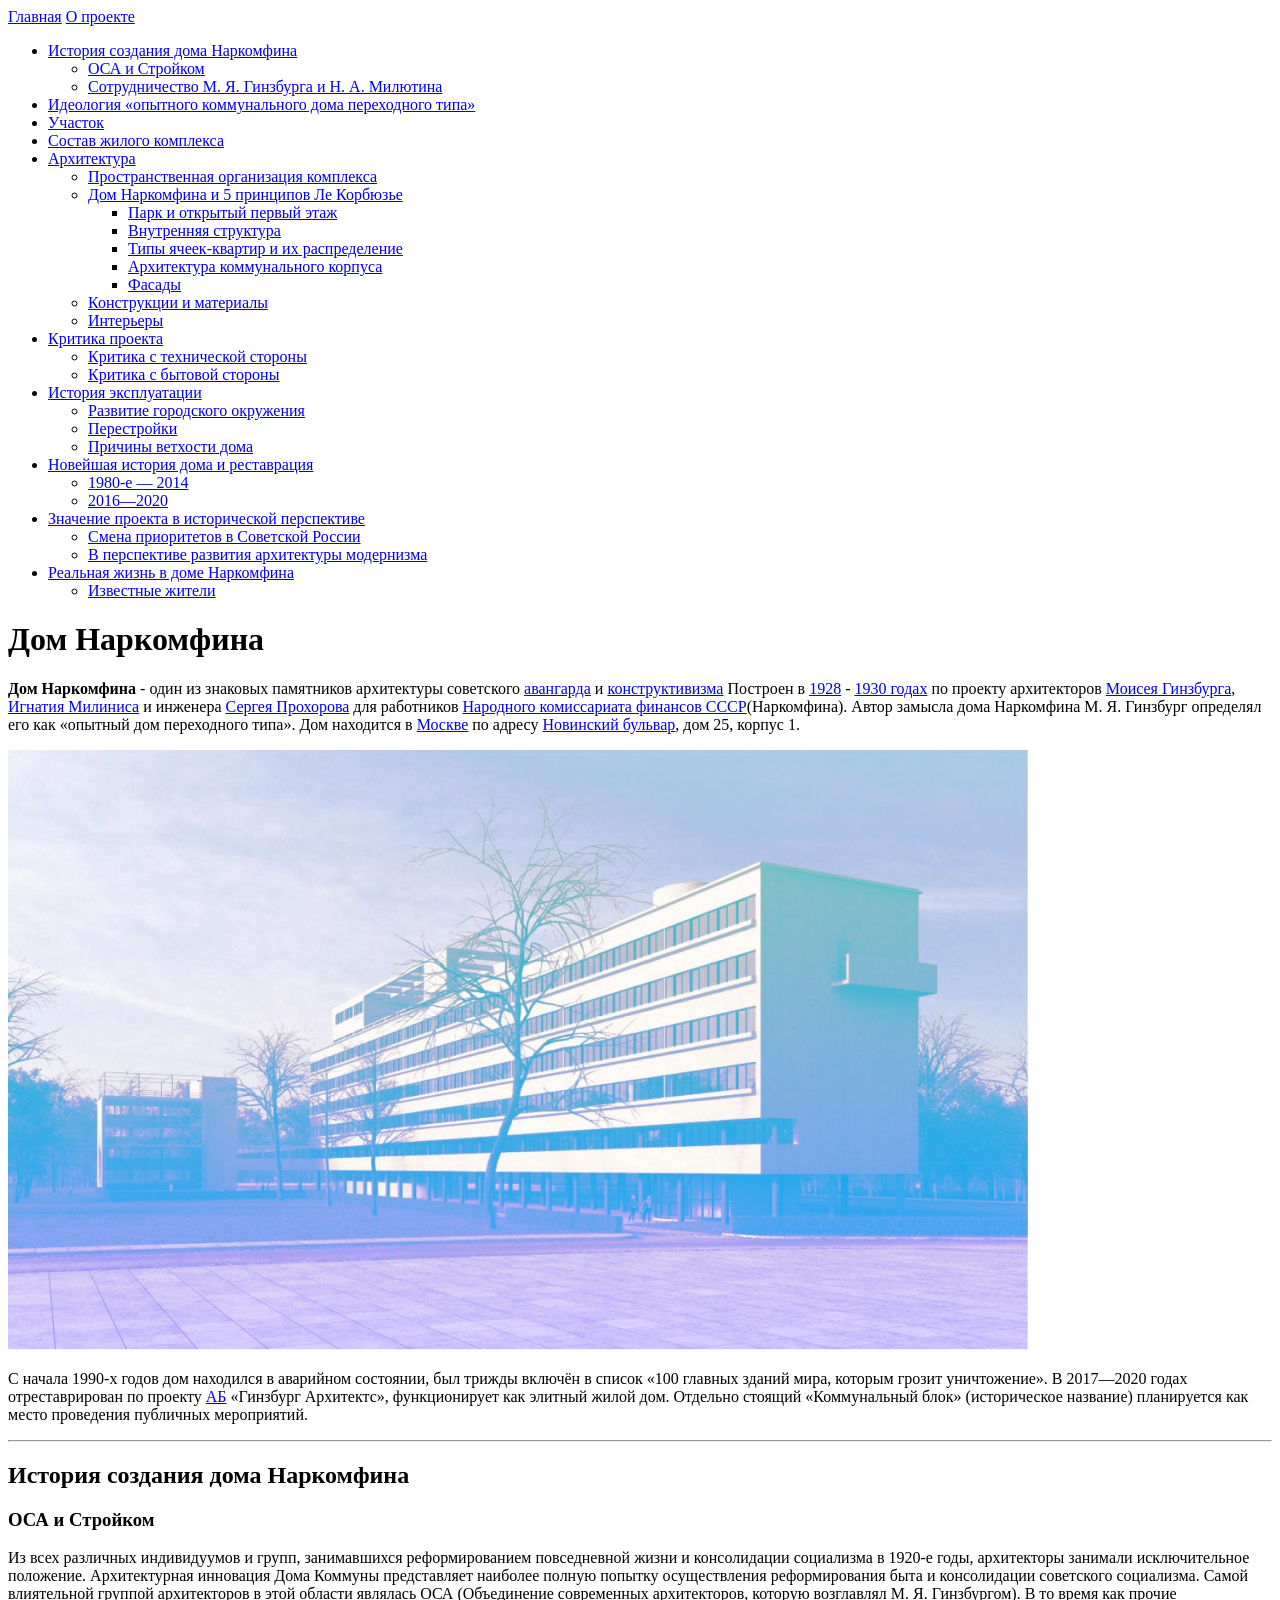
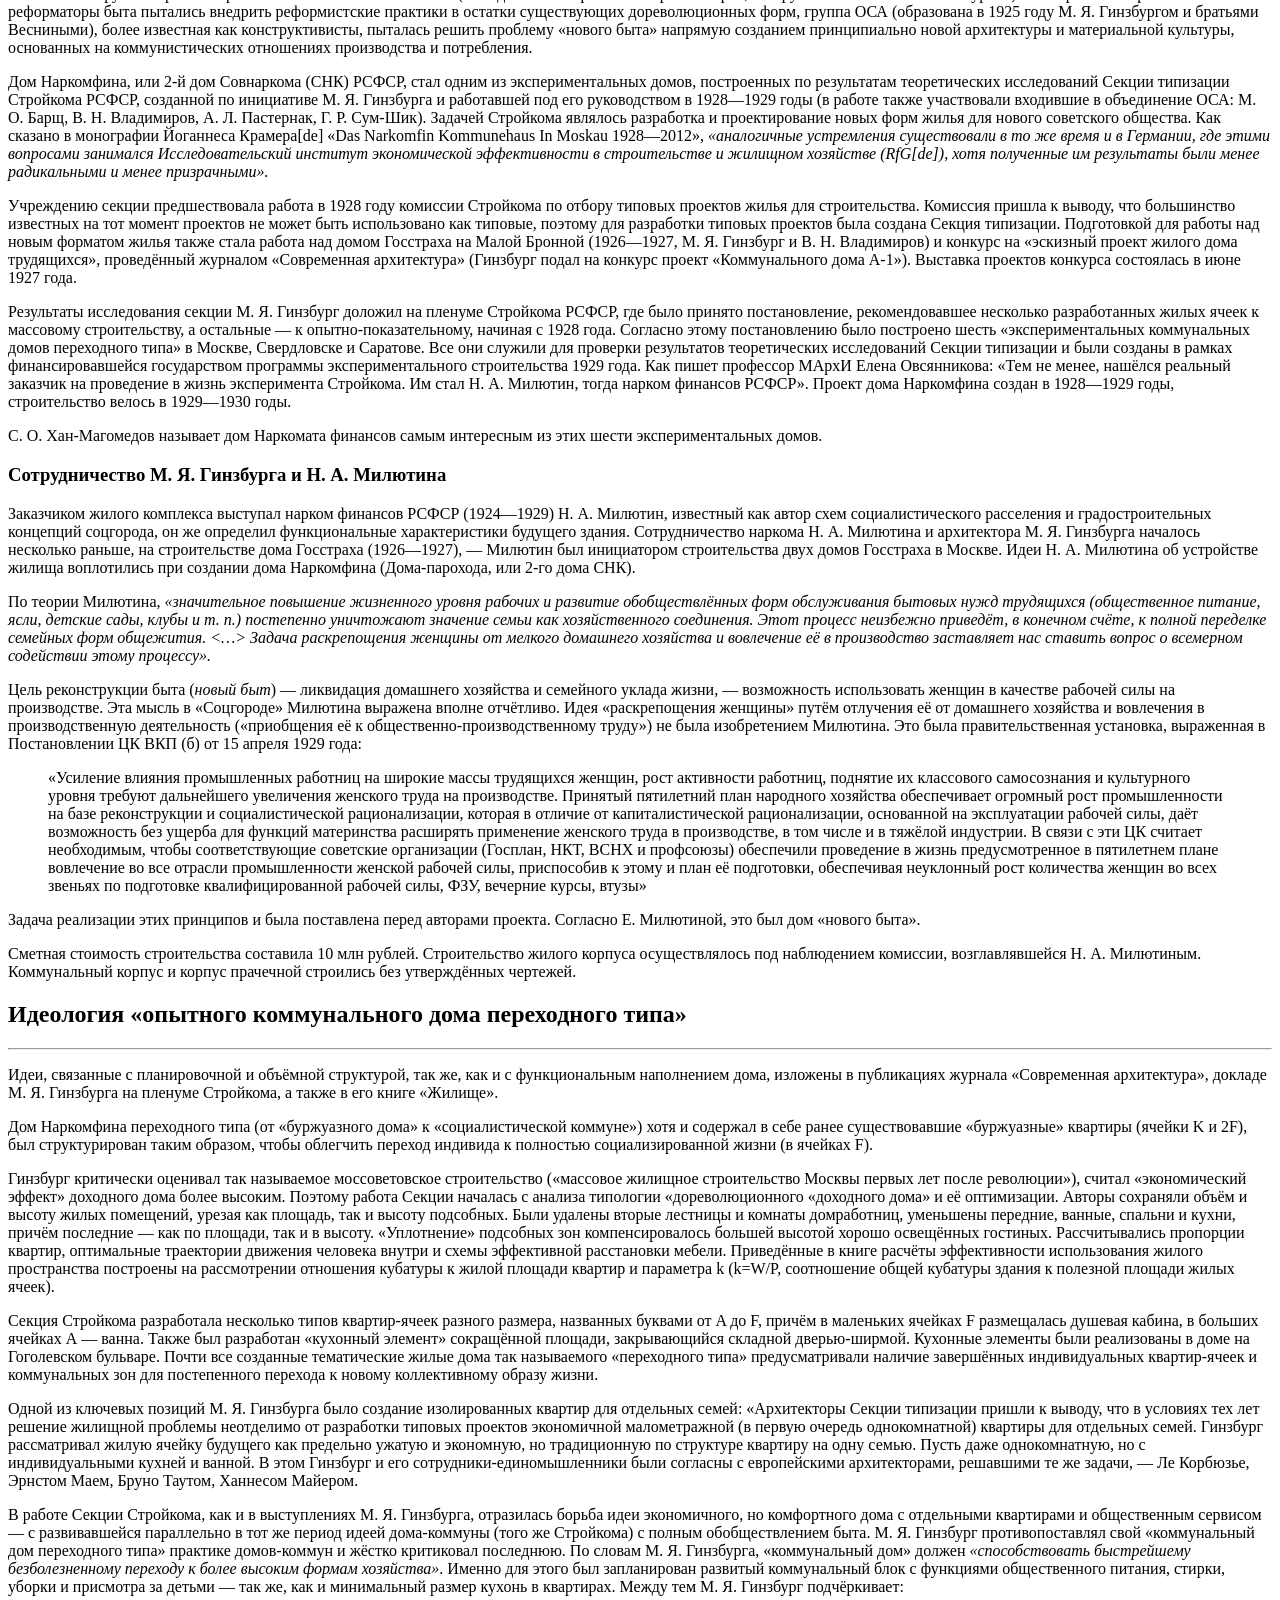
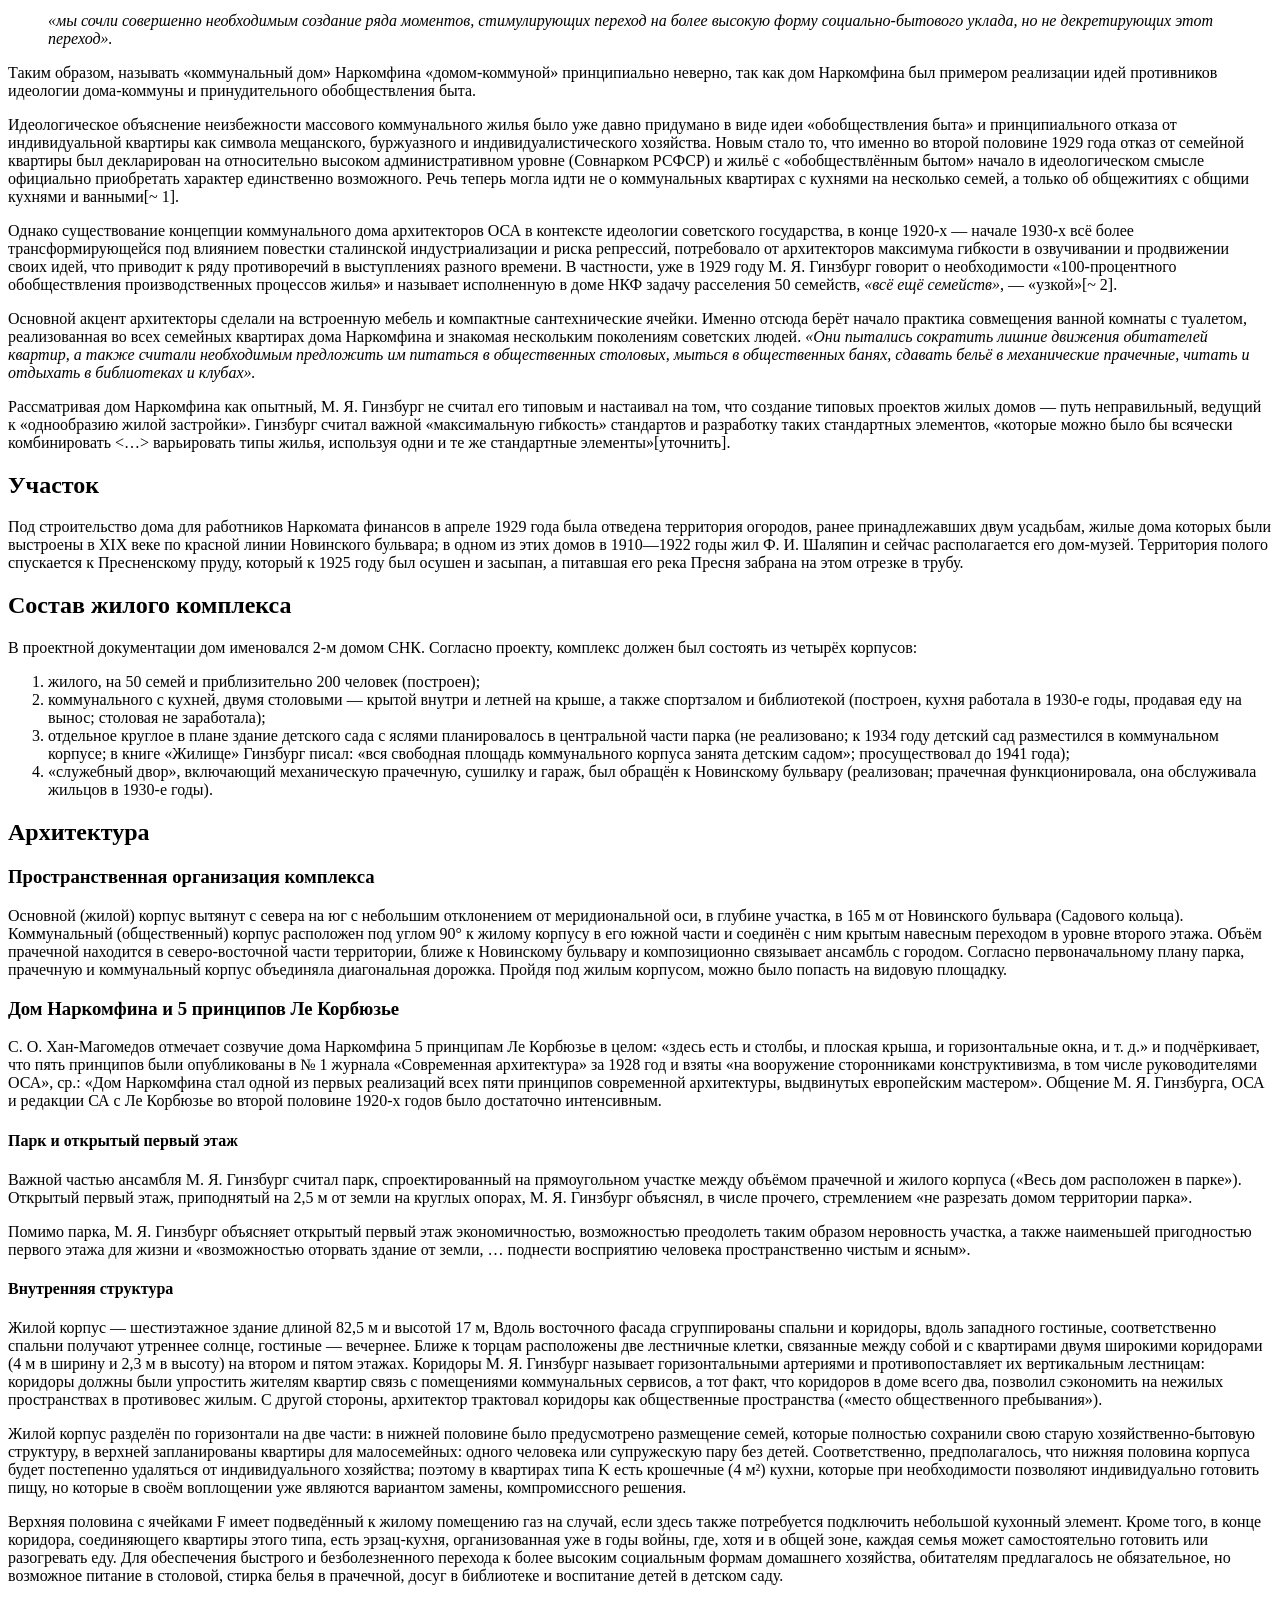
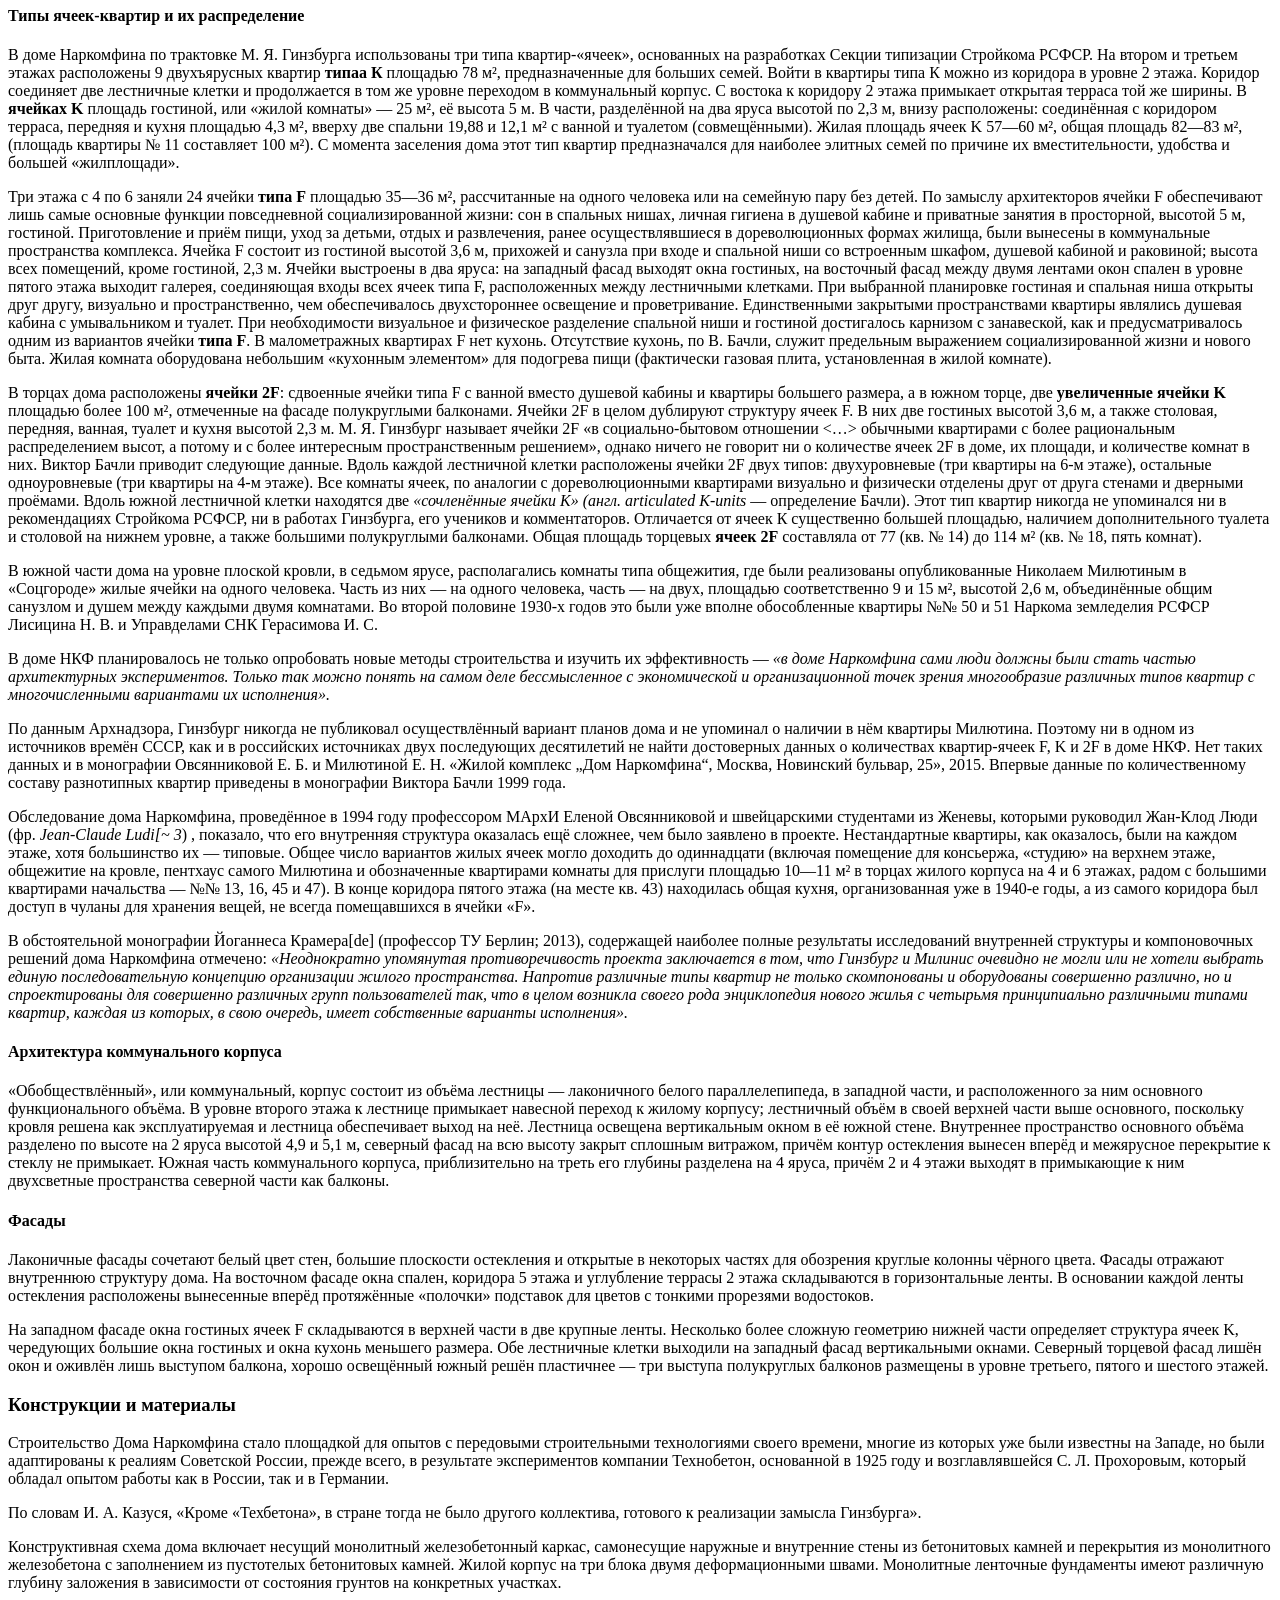
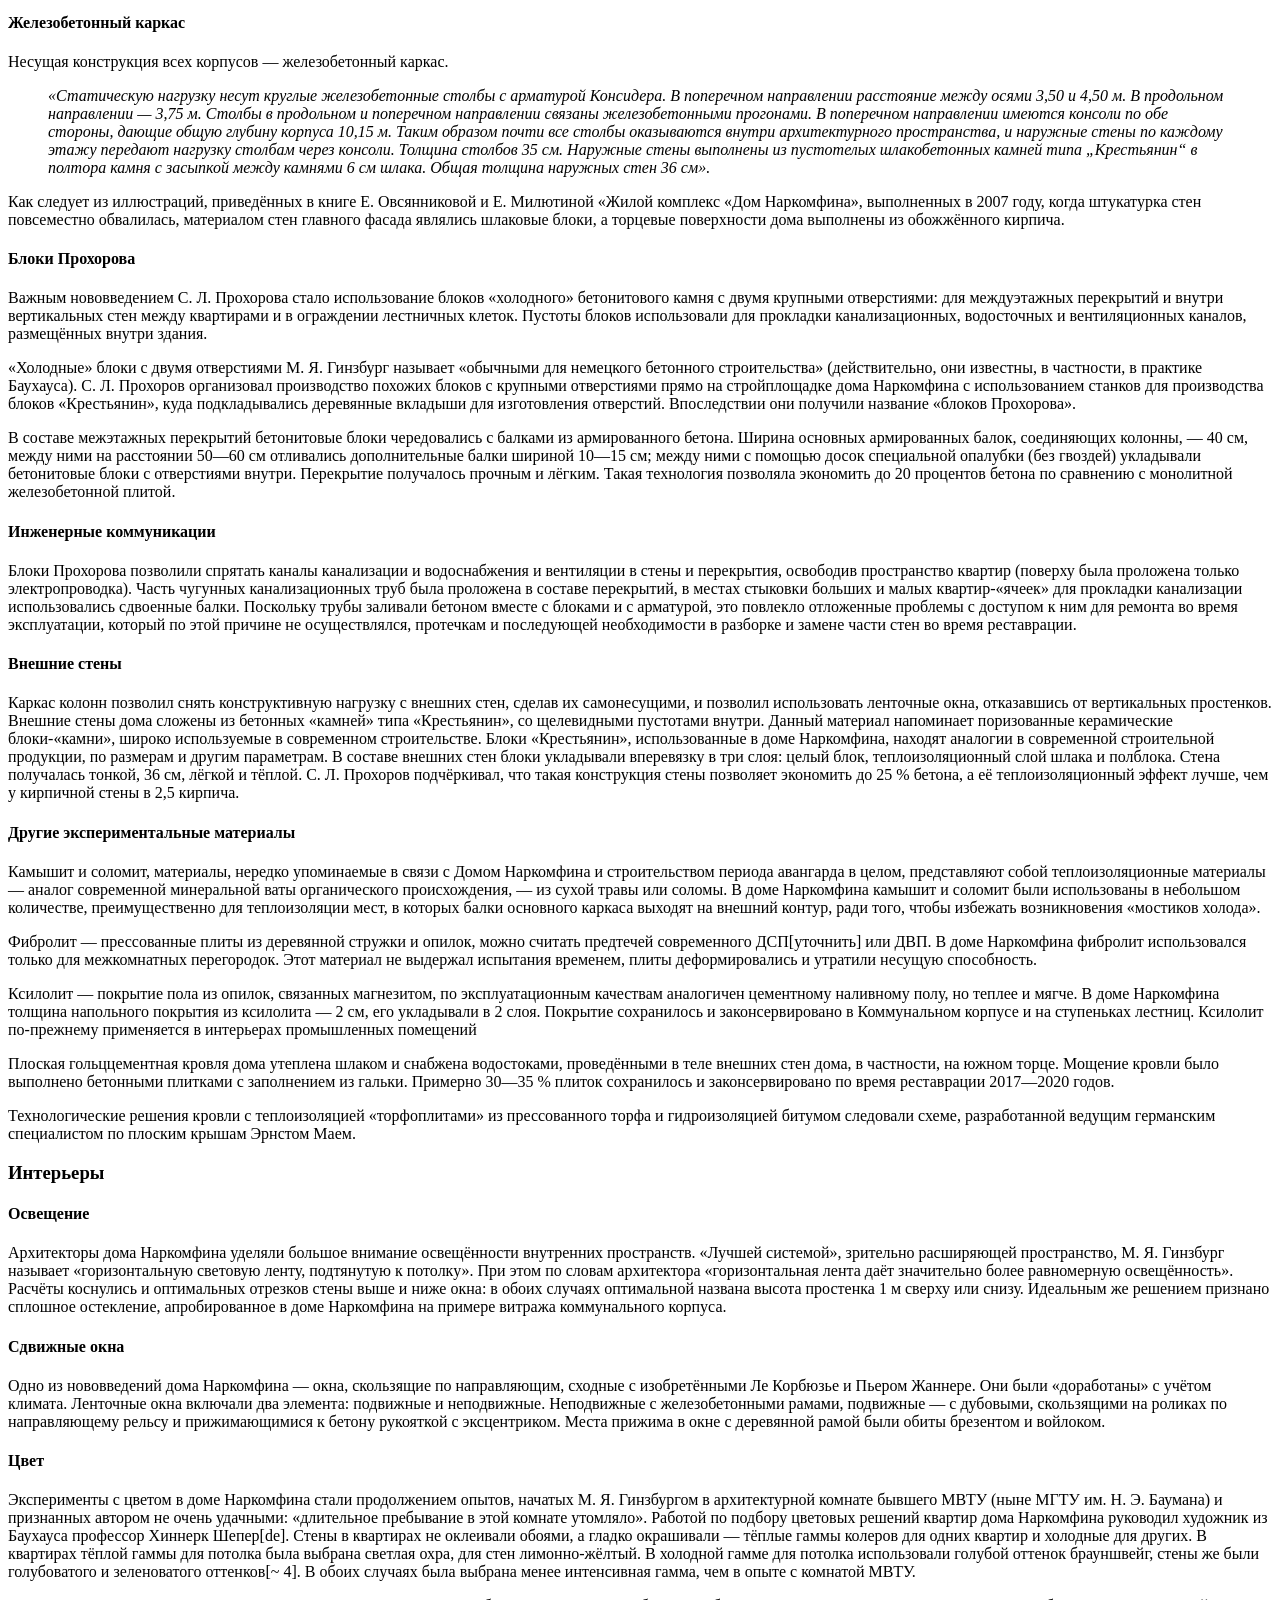
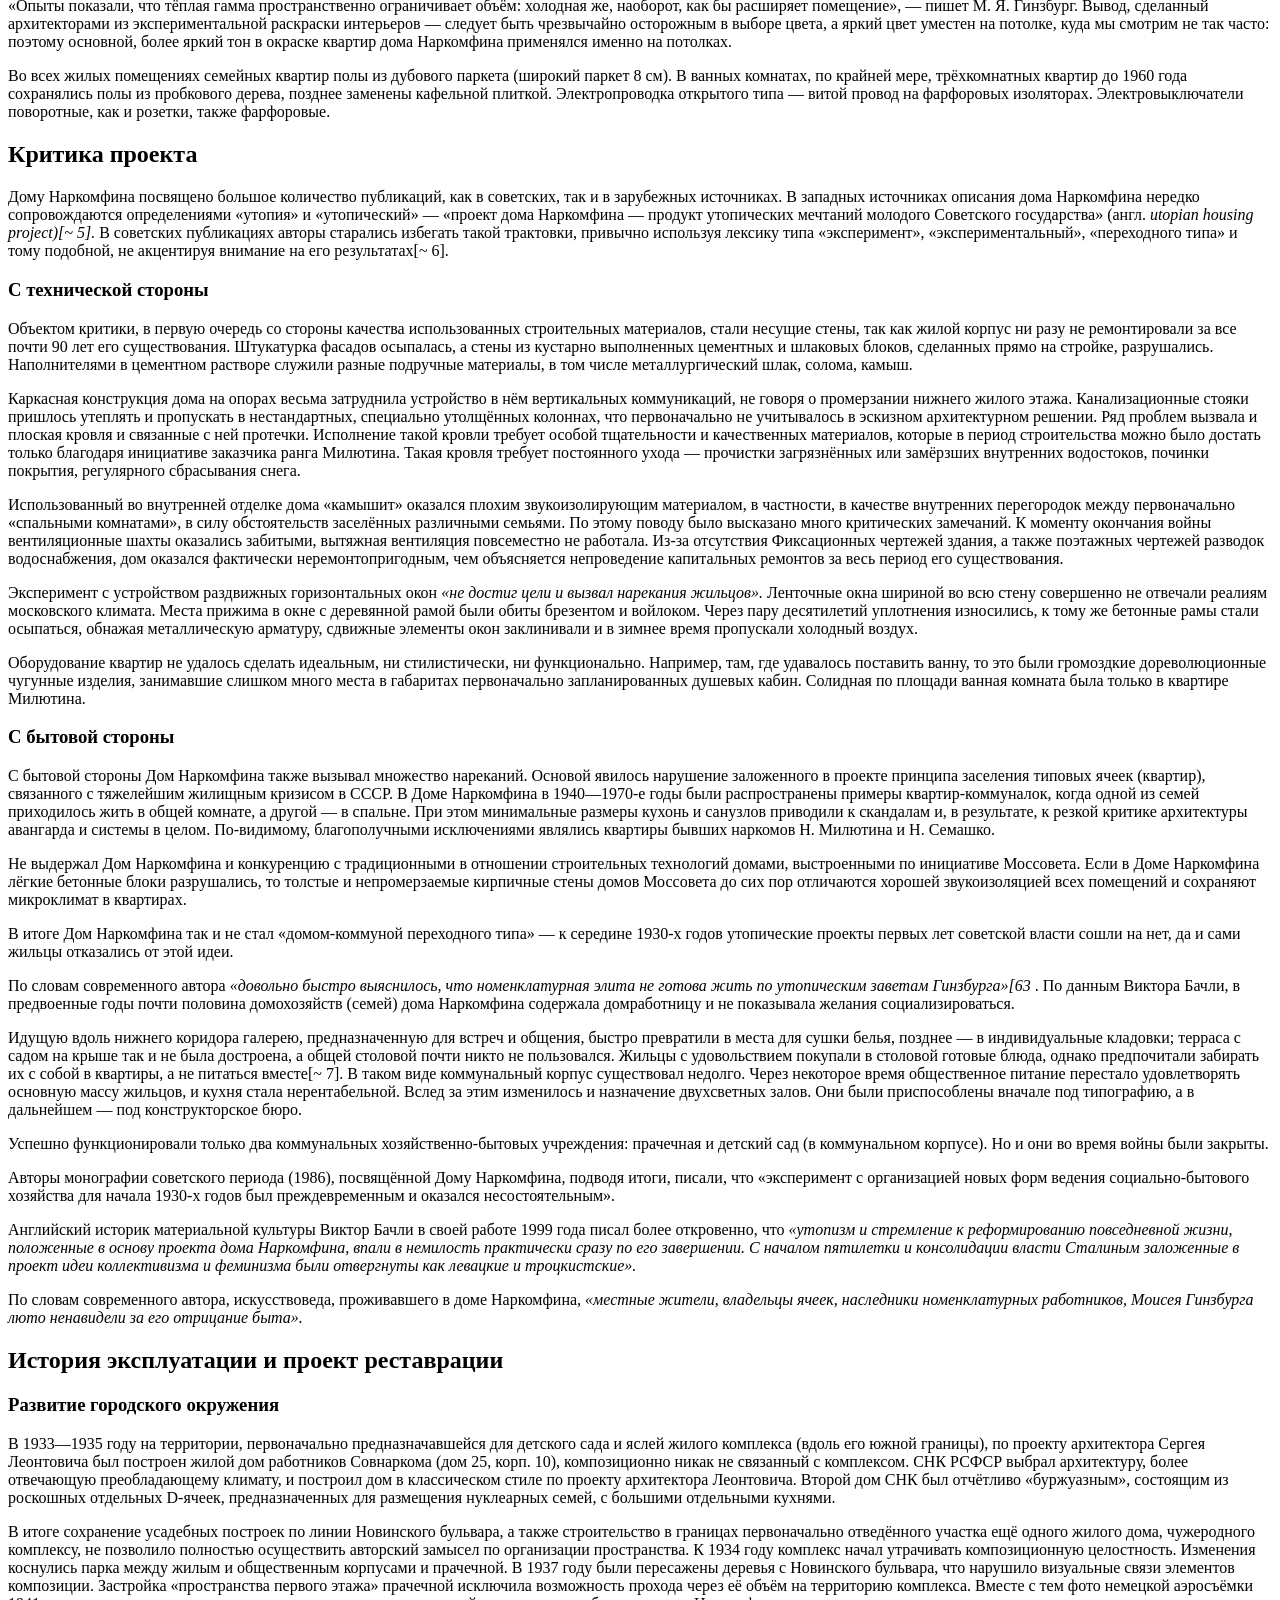
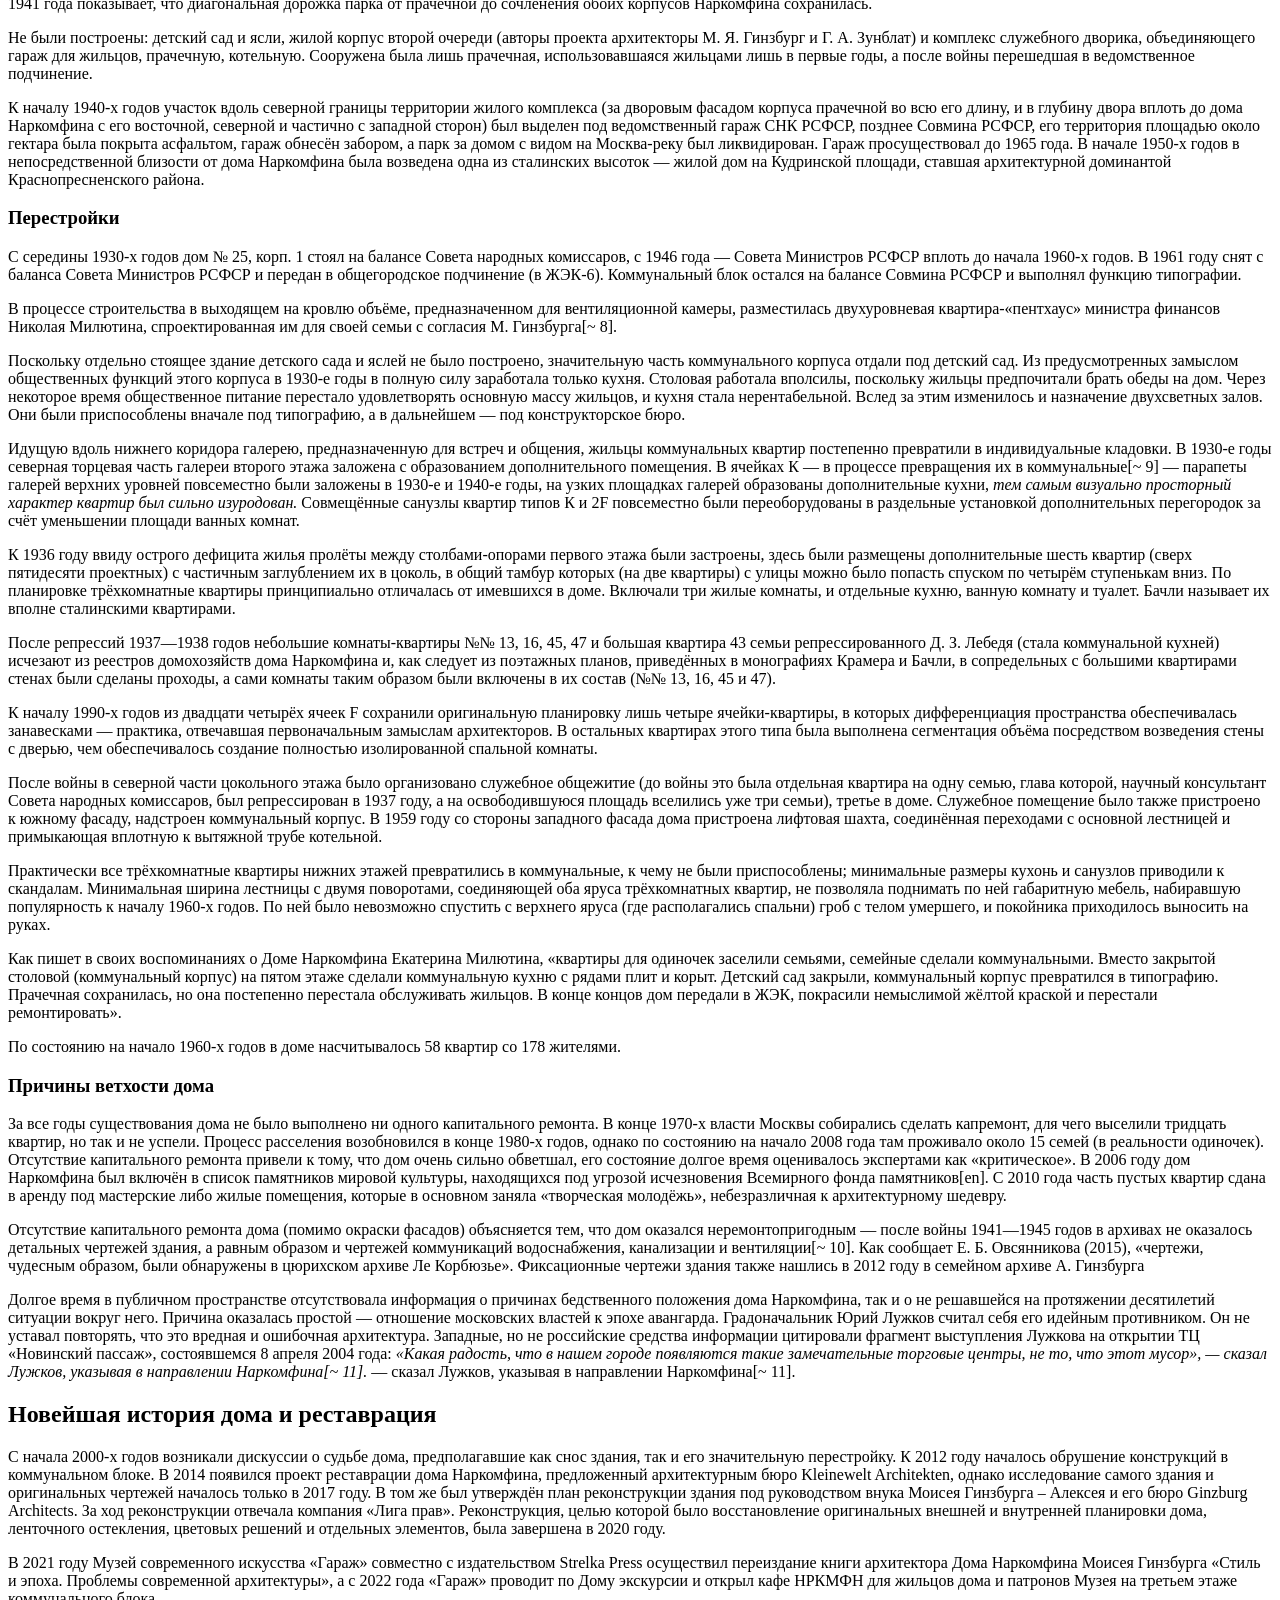
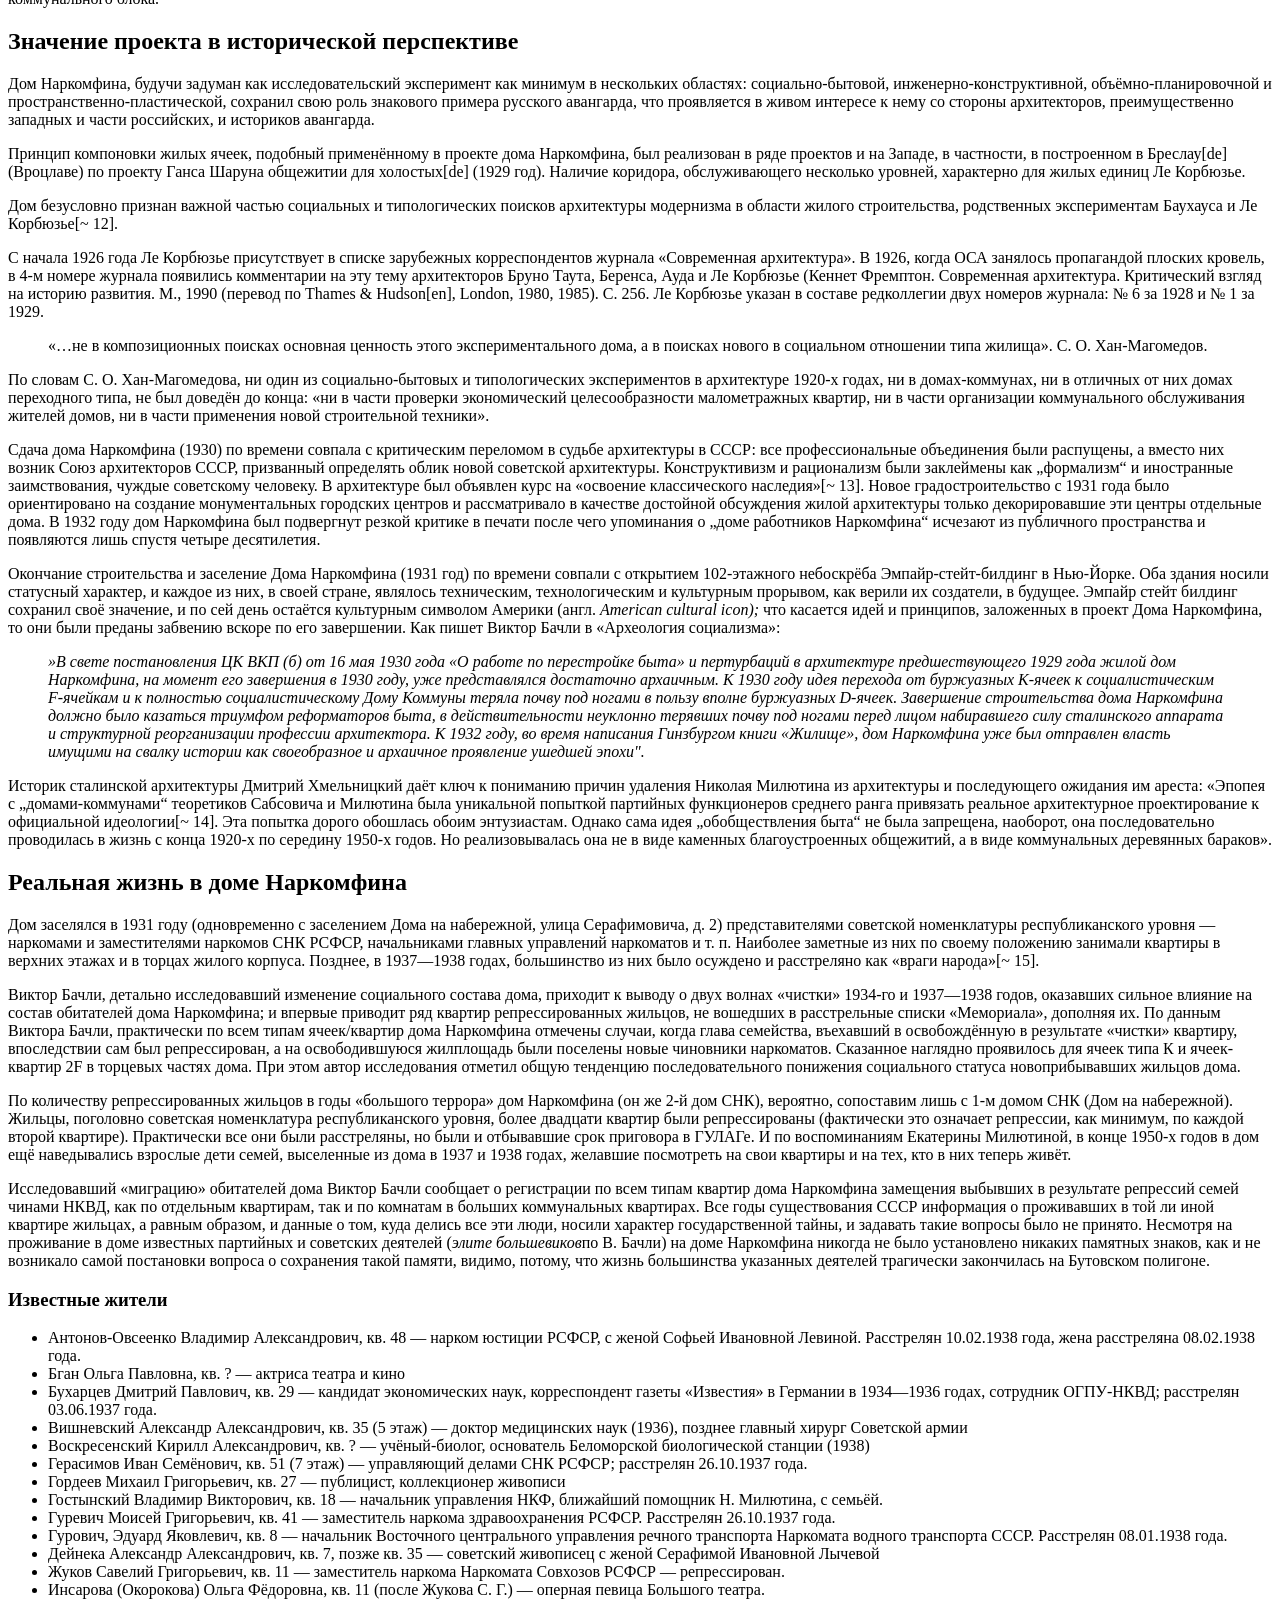
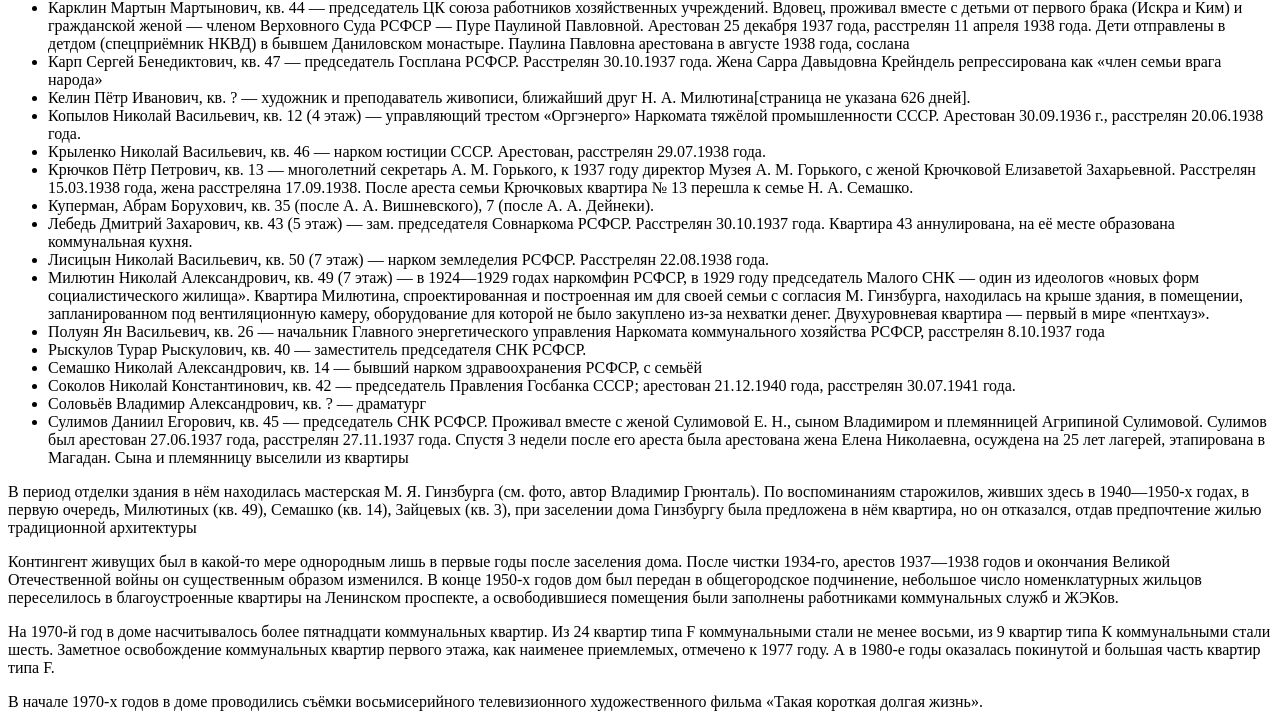
==== commit c5f3a484: "стилизация меню и структура первых трёх экранов about" ====
--- a/index.html
+++ b/index.html
@@ -7,7 +7,11 @@
     <link rel="stylesheet" href="stylesheets/style.css" />
   </head>
   <body>
-    <nav>
+    <nav class="menubar">
+      <a href="index.html">Главная</a>
+      <a href="about.html">О проекте</a>
+    </nav>
+    <nav class="sidebar">
       <ul>
         <li><a href="#1">История создания дома Наркомфина</a></li>
         <ul>
@@ -1518,8 +1522,8 @@
       В начале 1970-х годов в доме проводились съёмки восьмисерийного
       телевизионного художественного фильма «Такая короткая долгая жизнь».
     </p>
-    <div>
+    <!-- <div>
       <div class="square"></div>
-    </div>
+    </div> -->
   </body>
 </html>
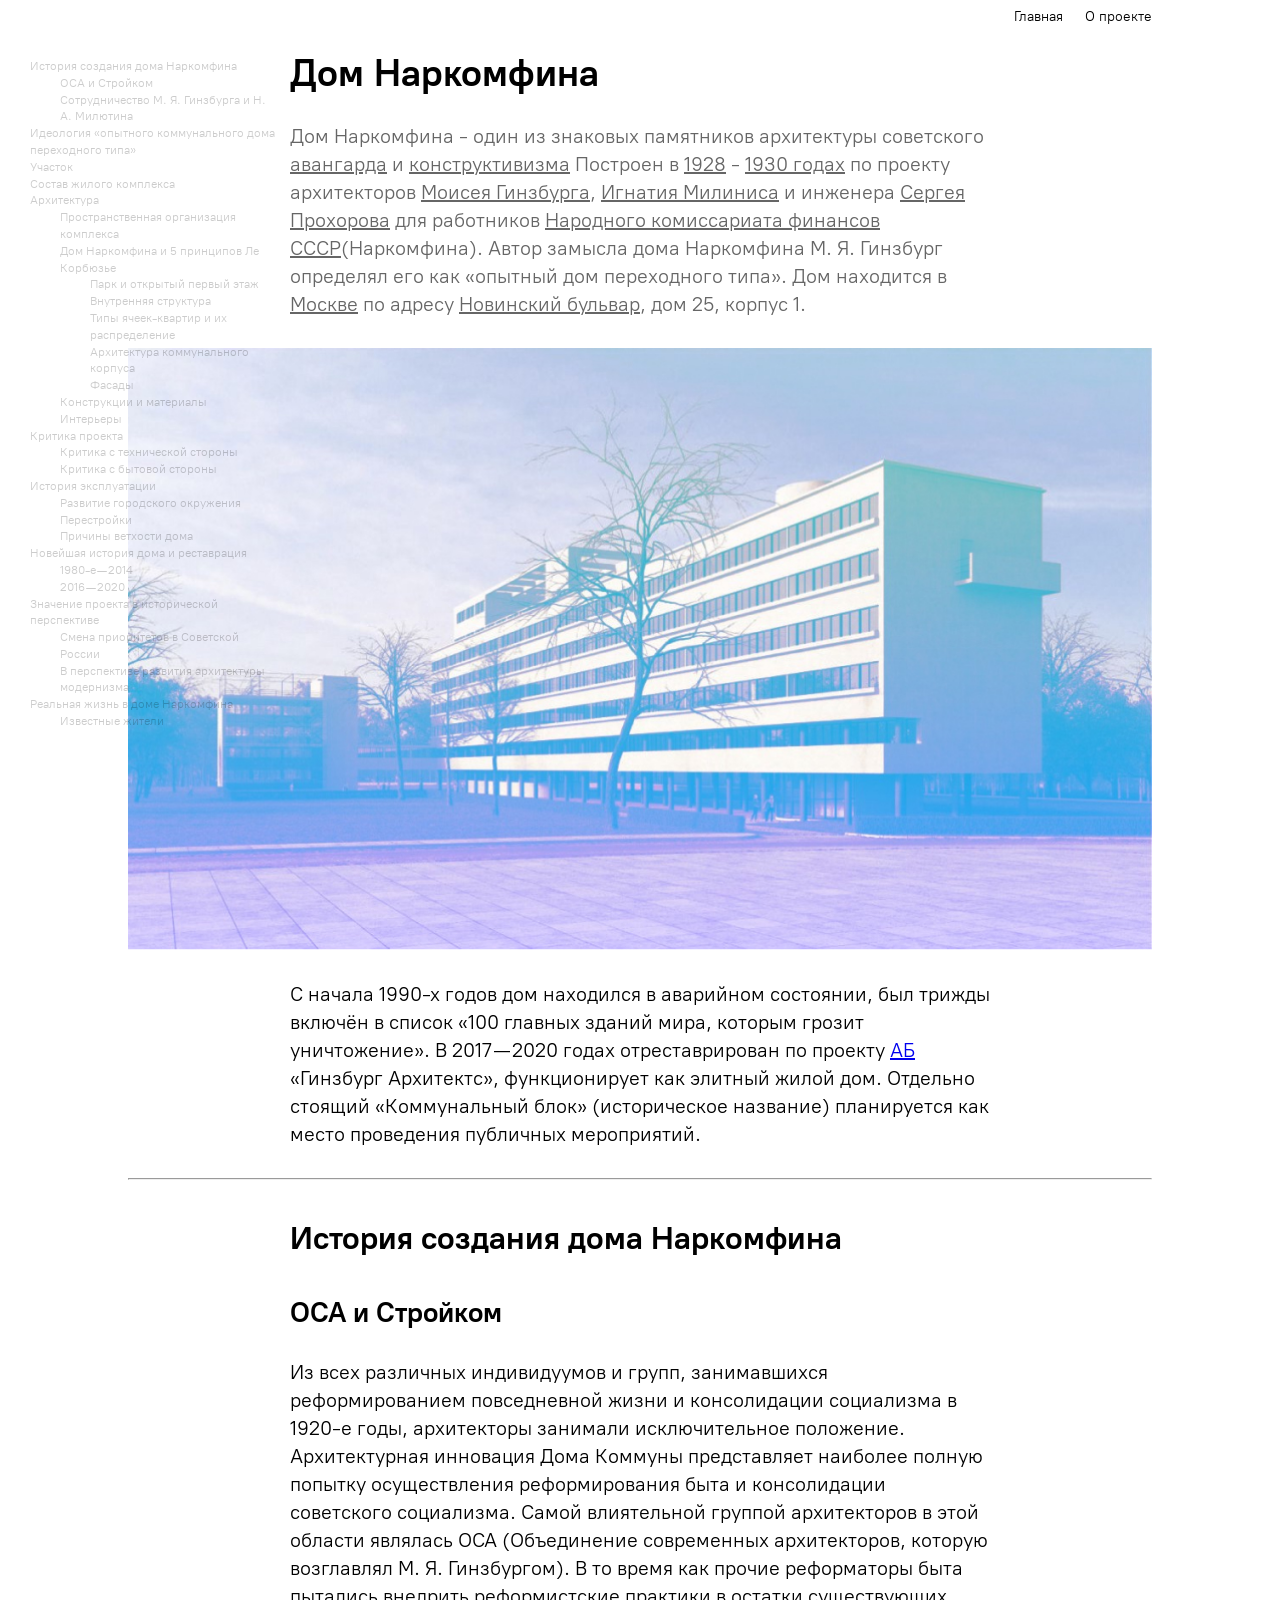
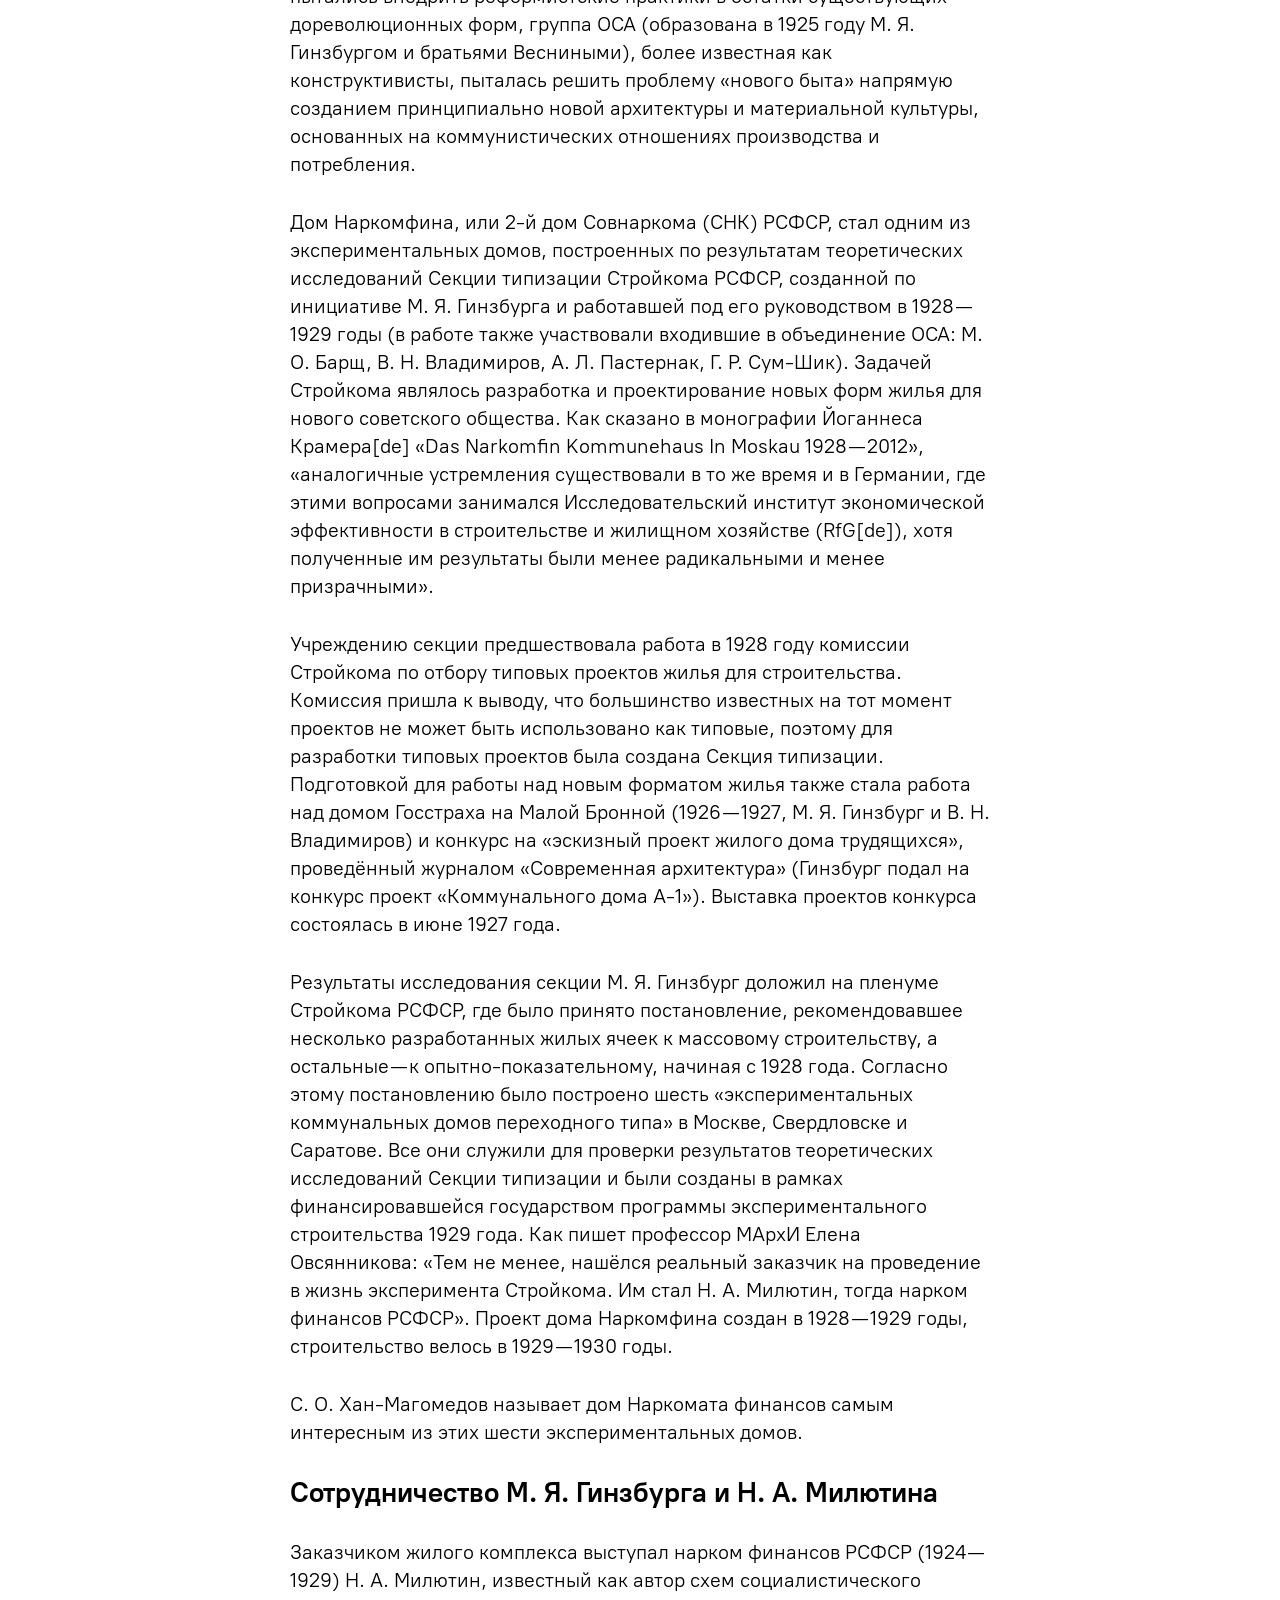
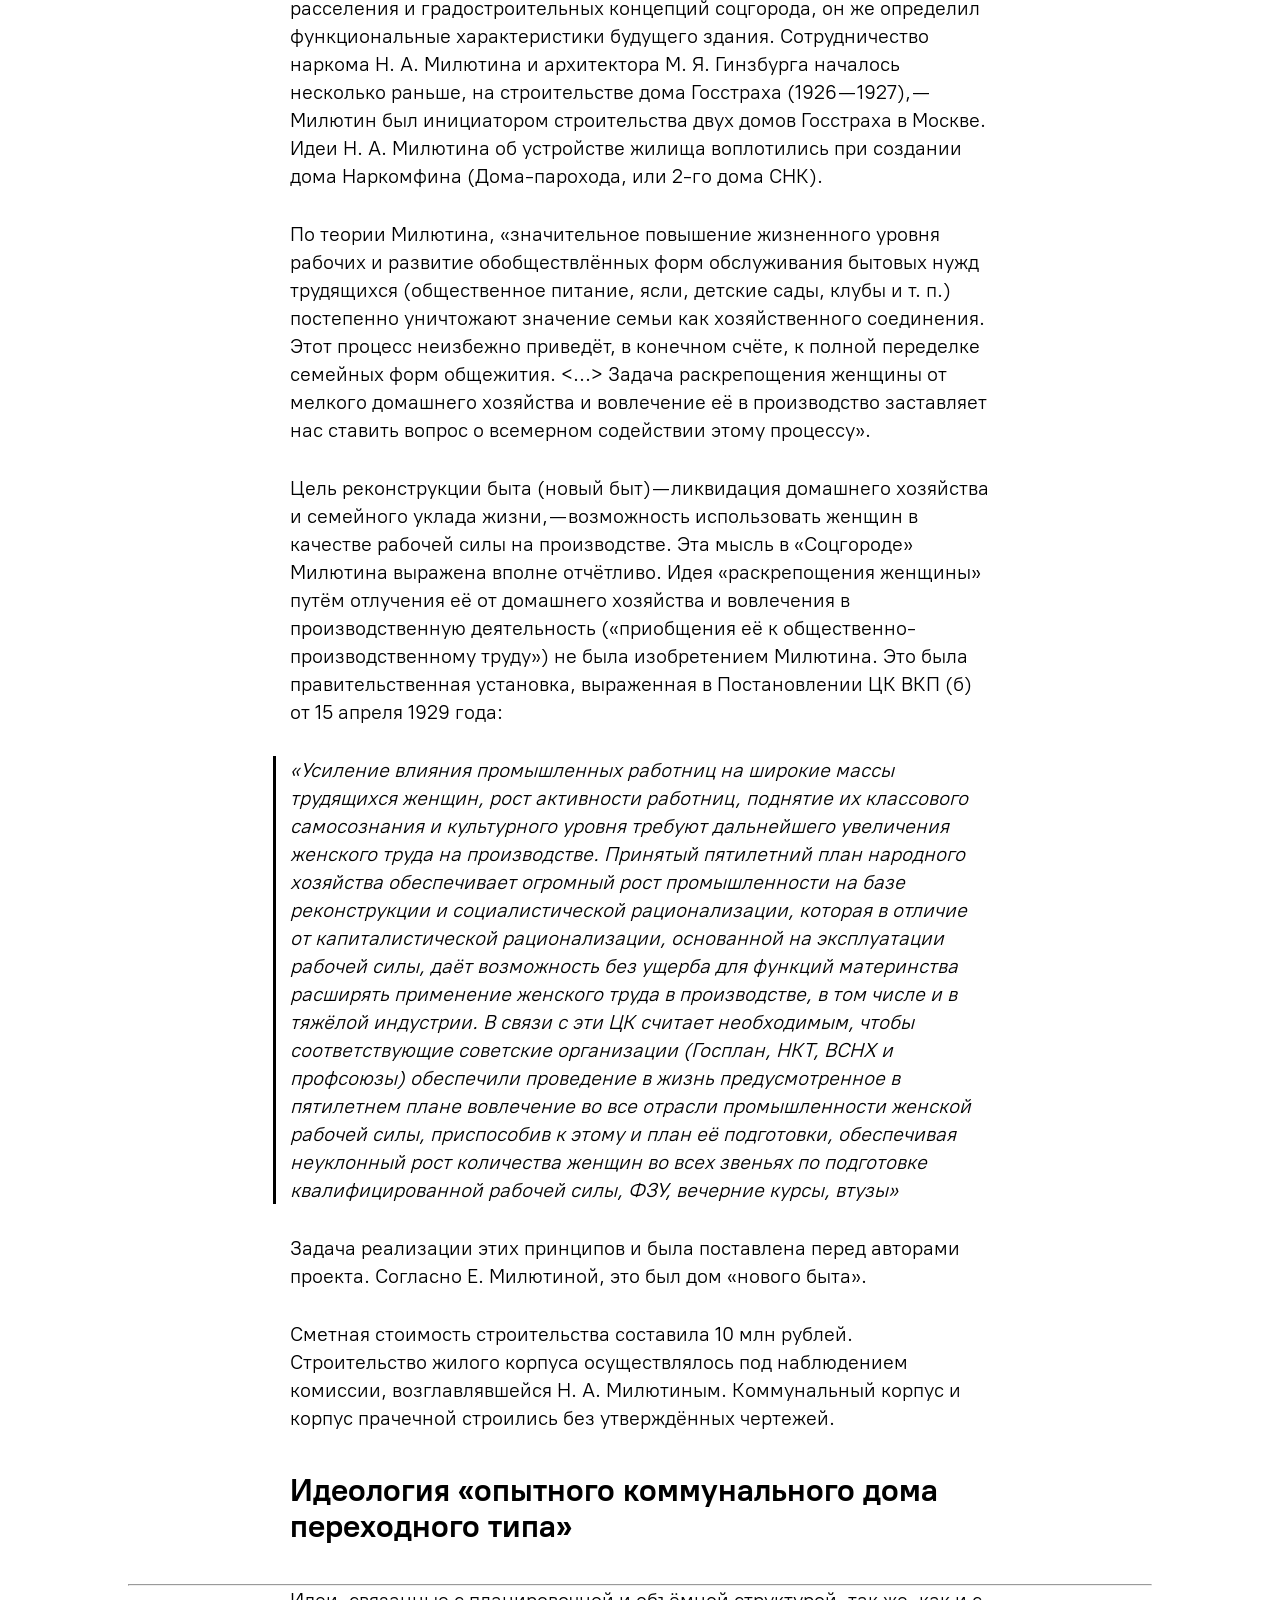
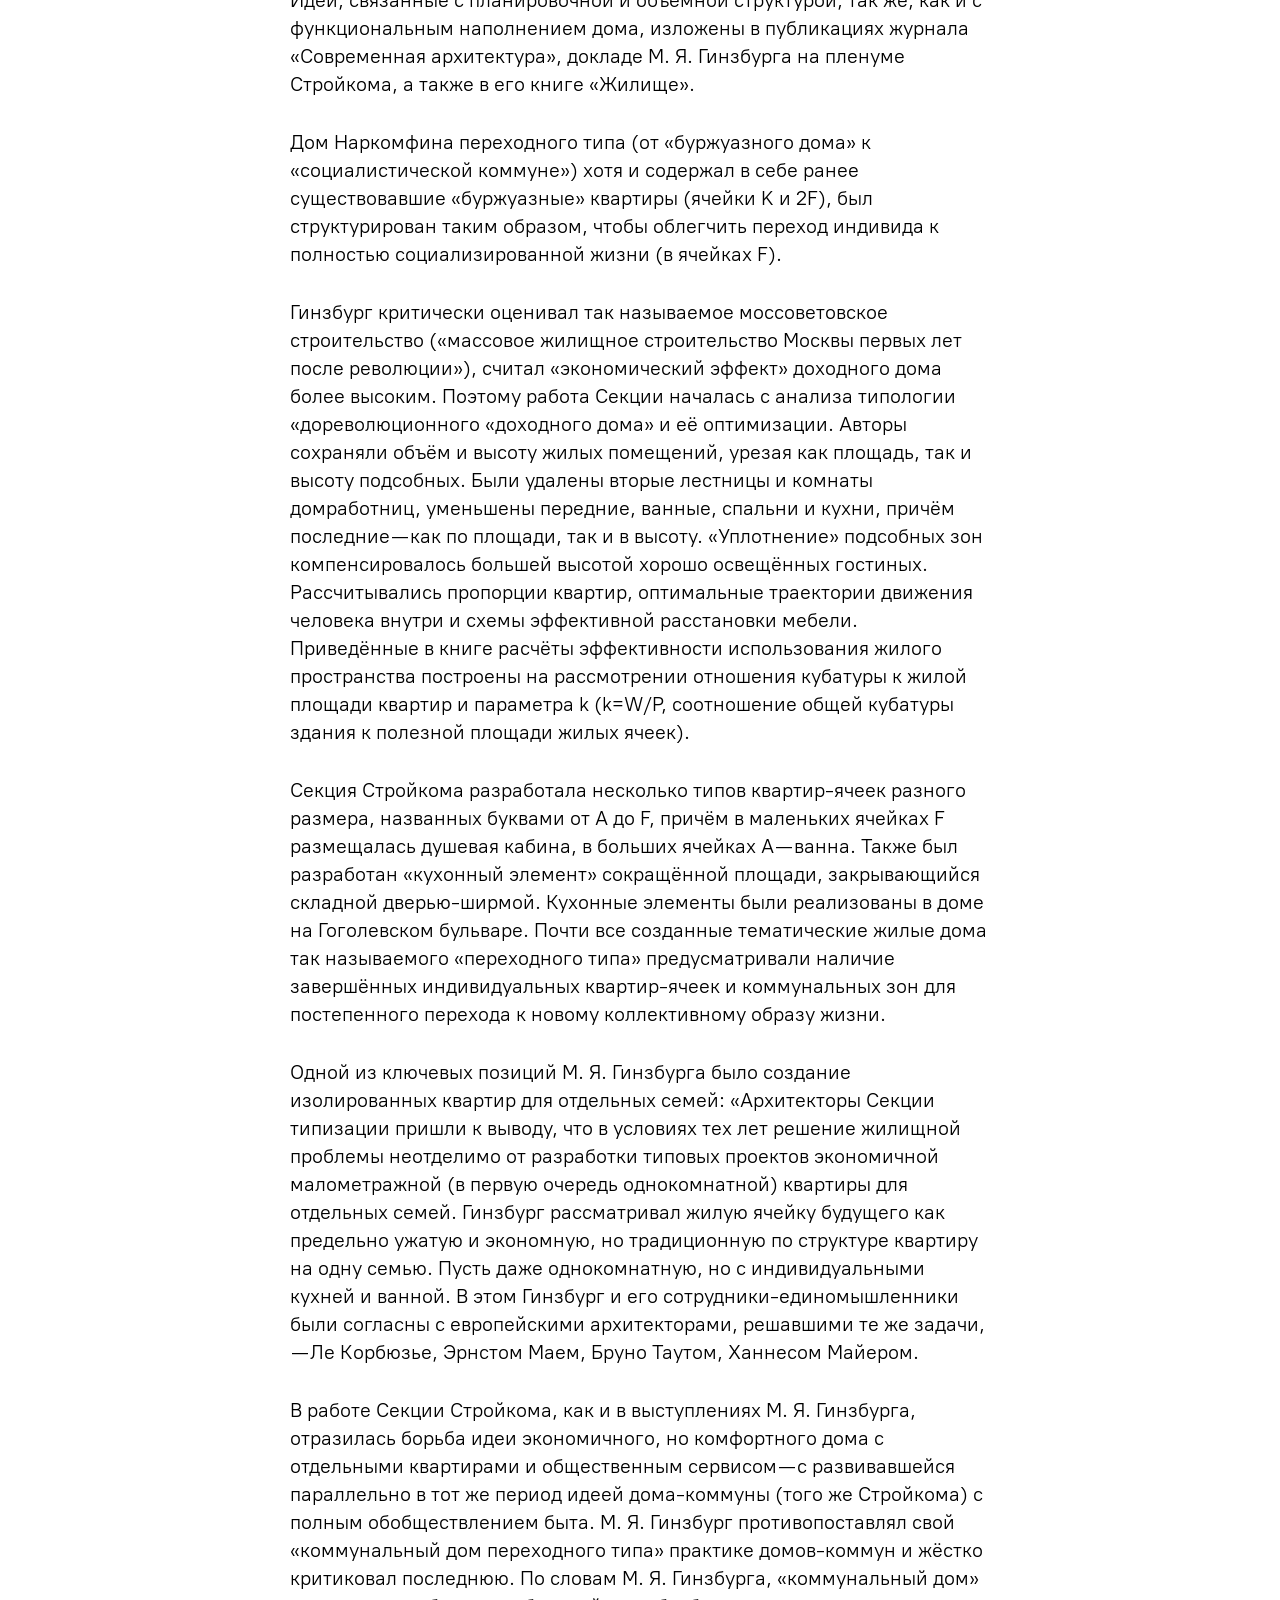
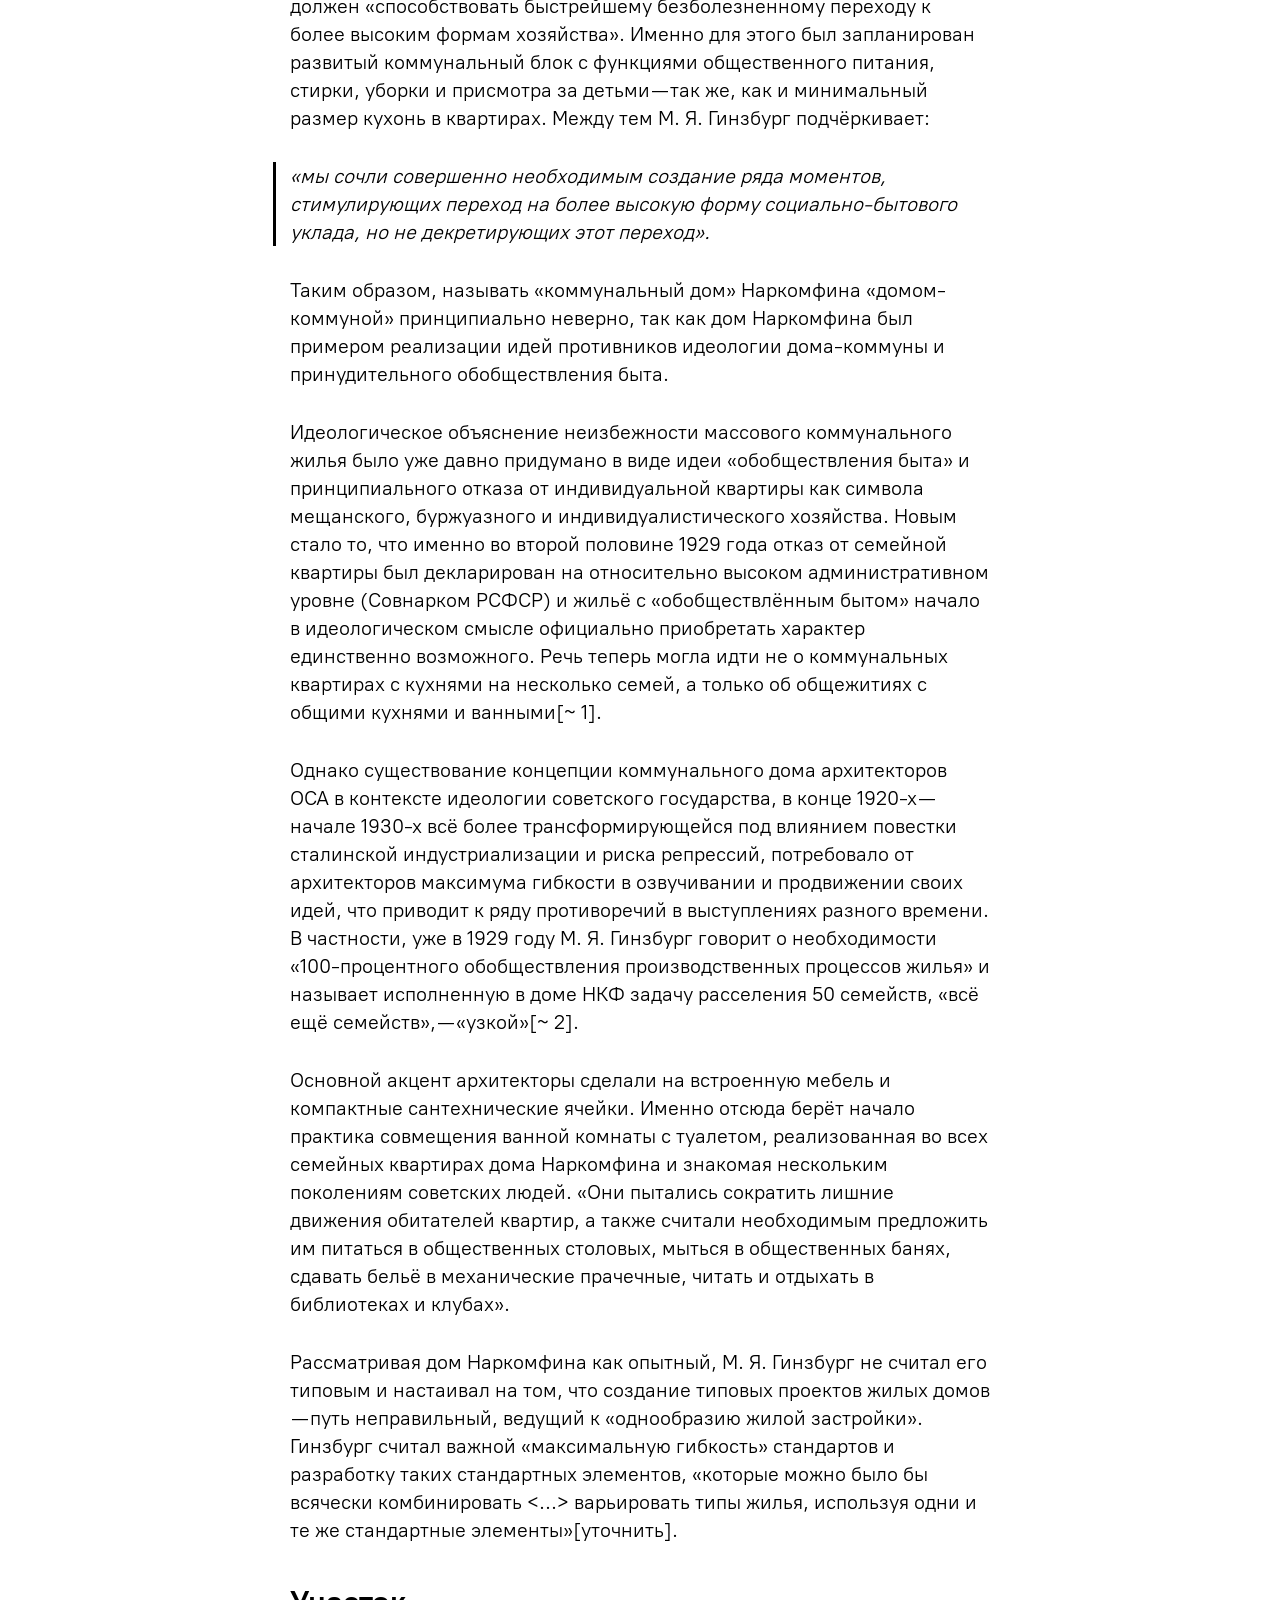
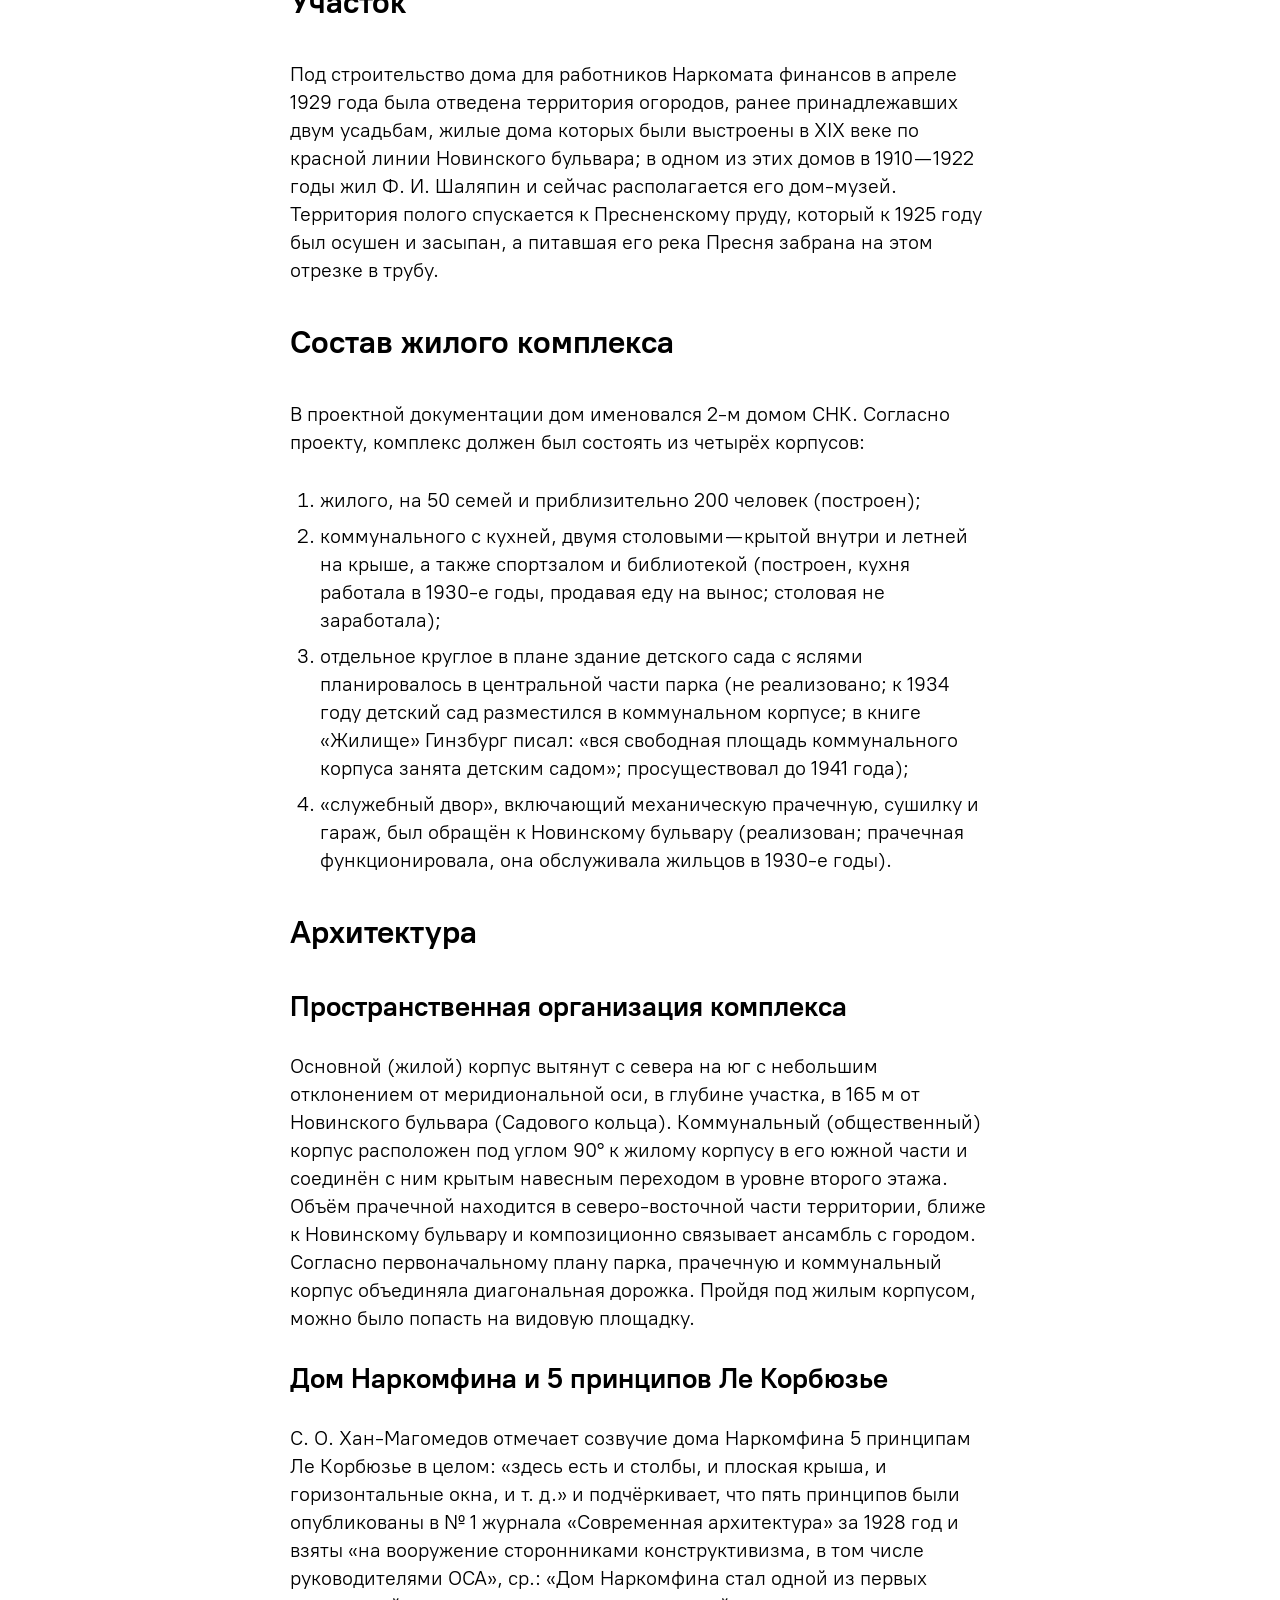
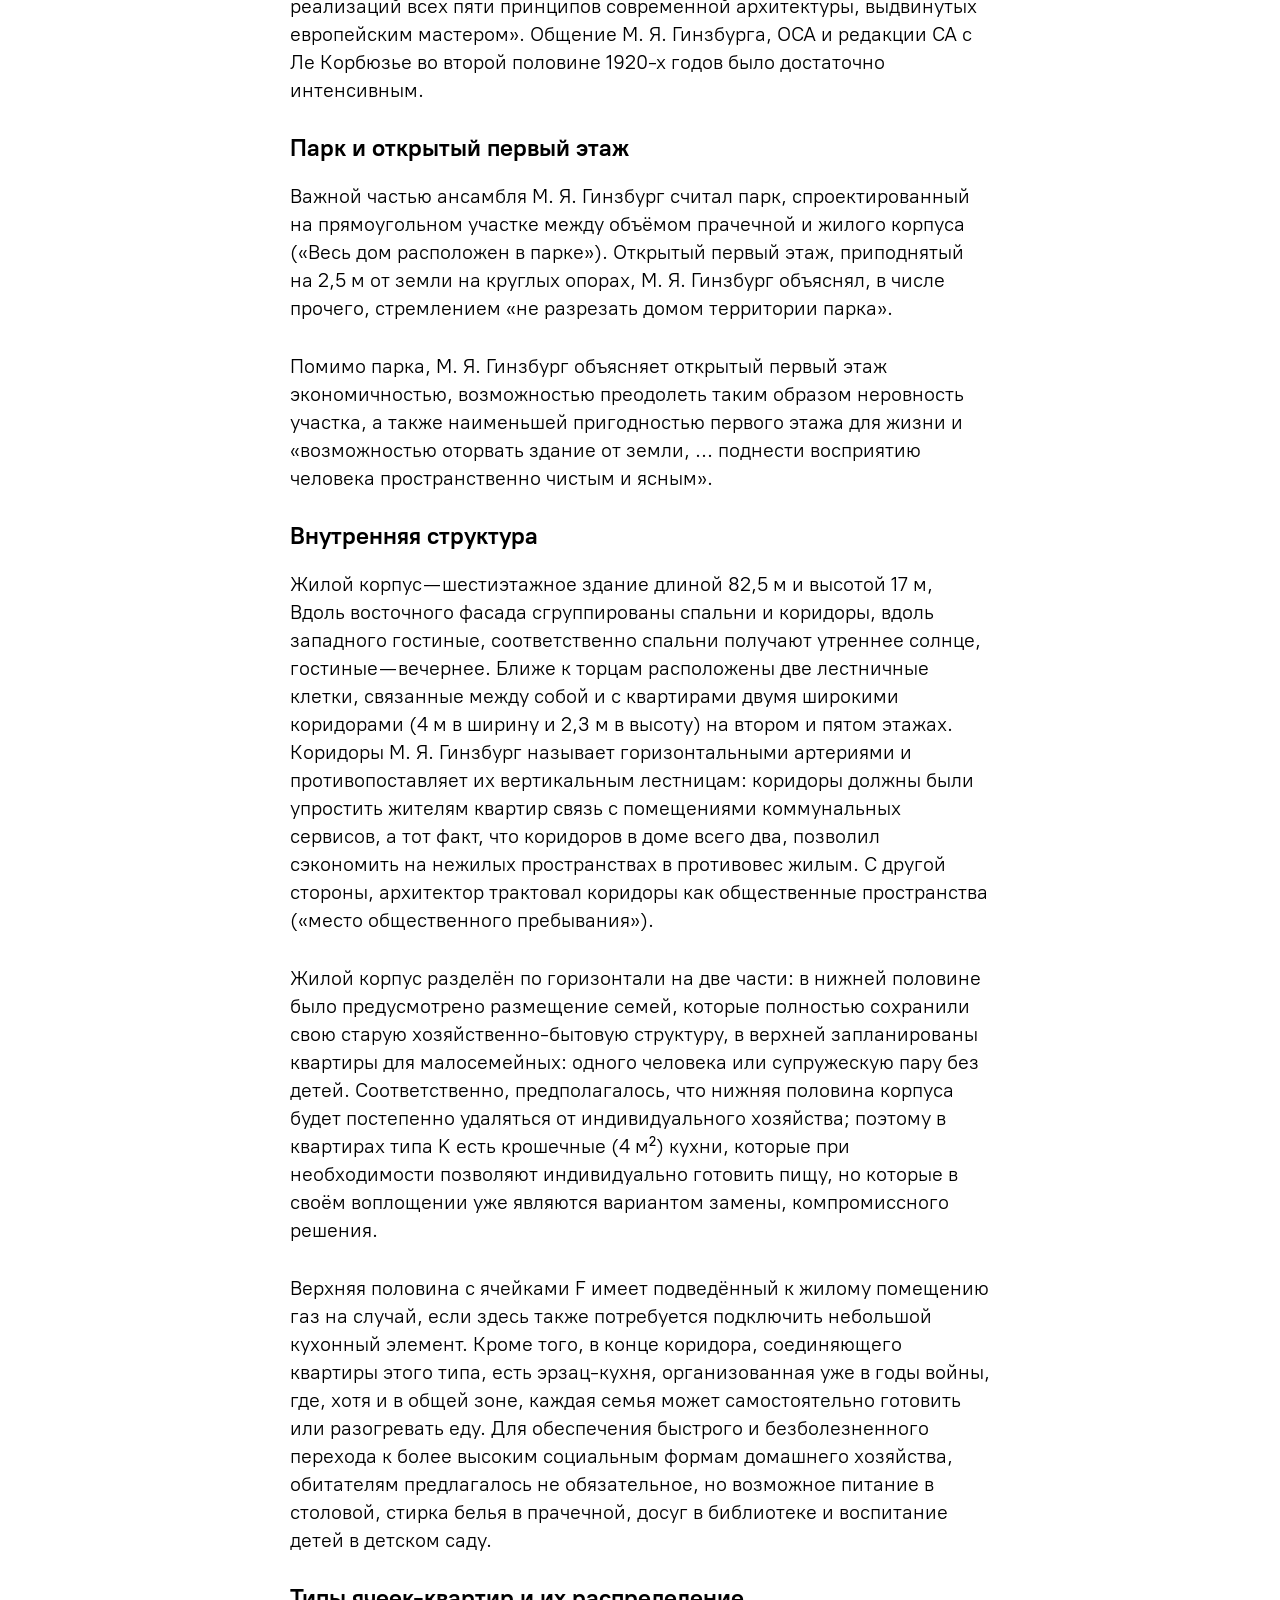
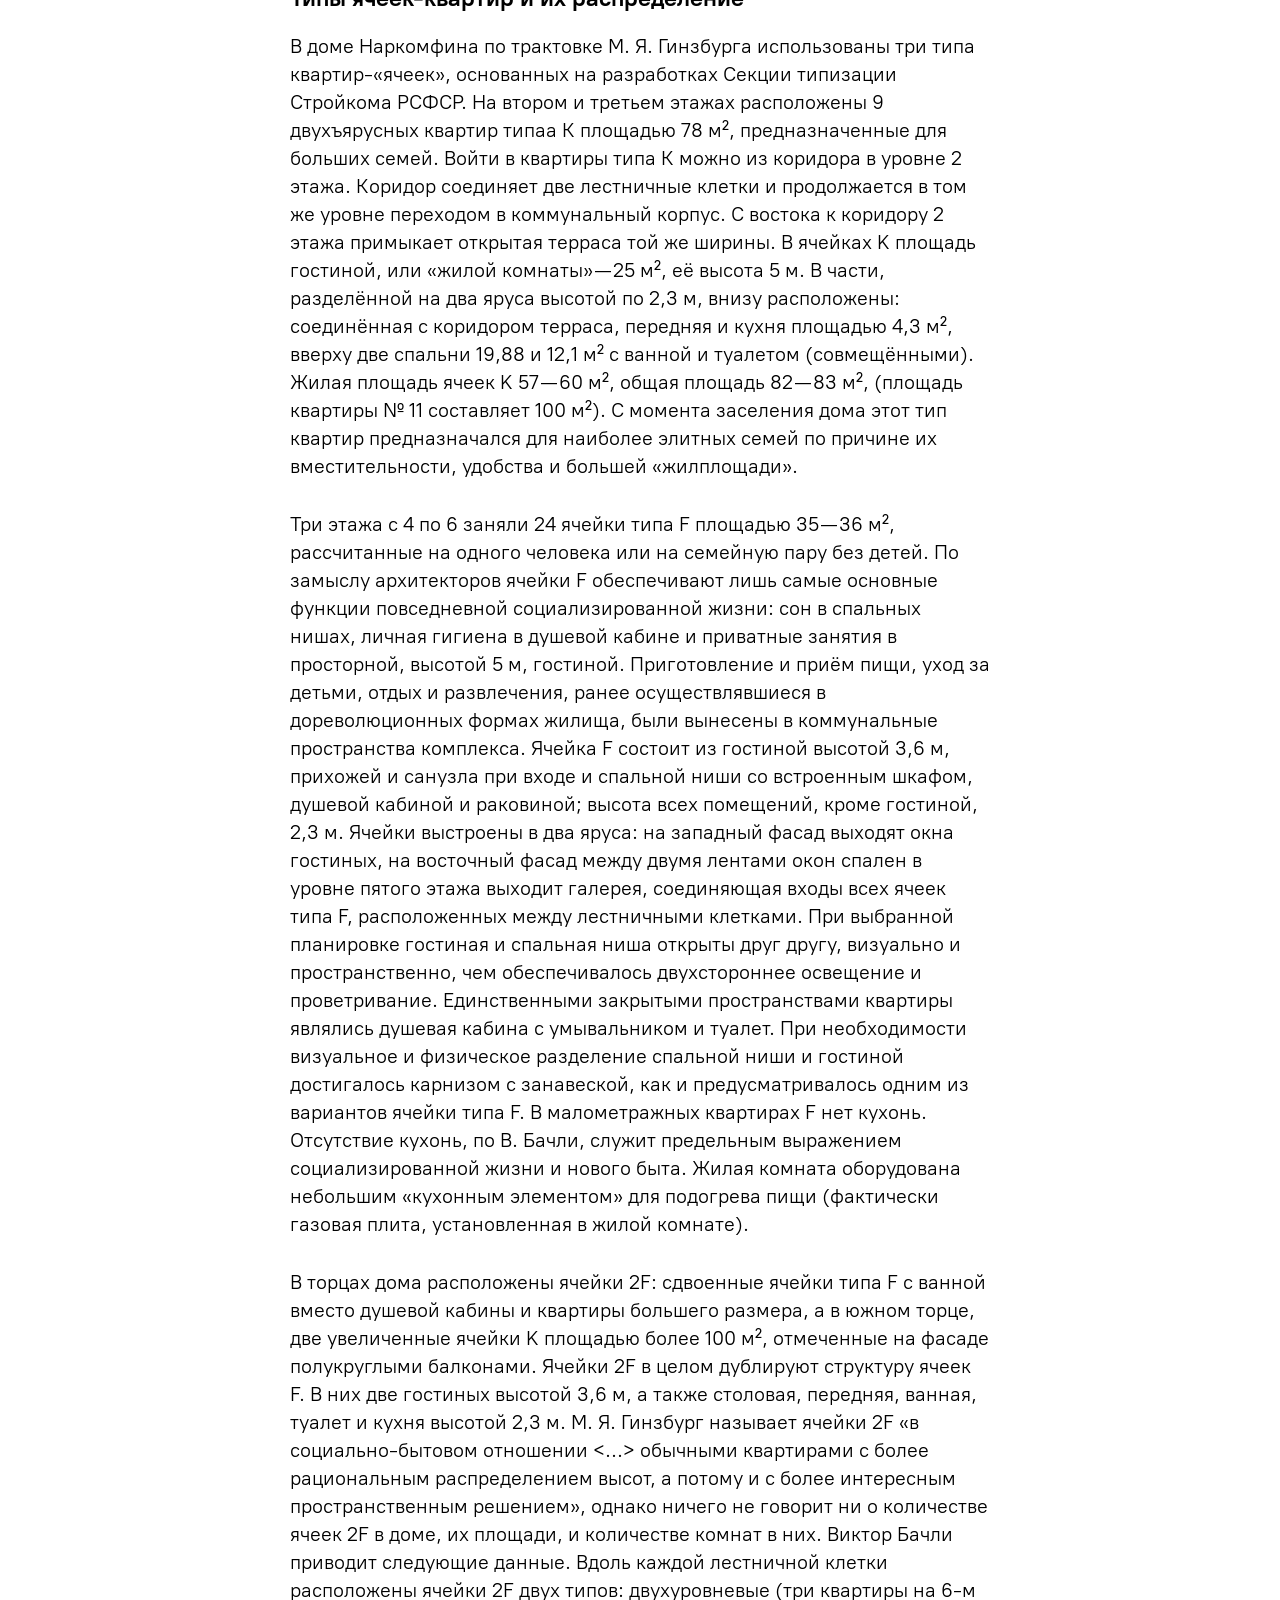
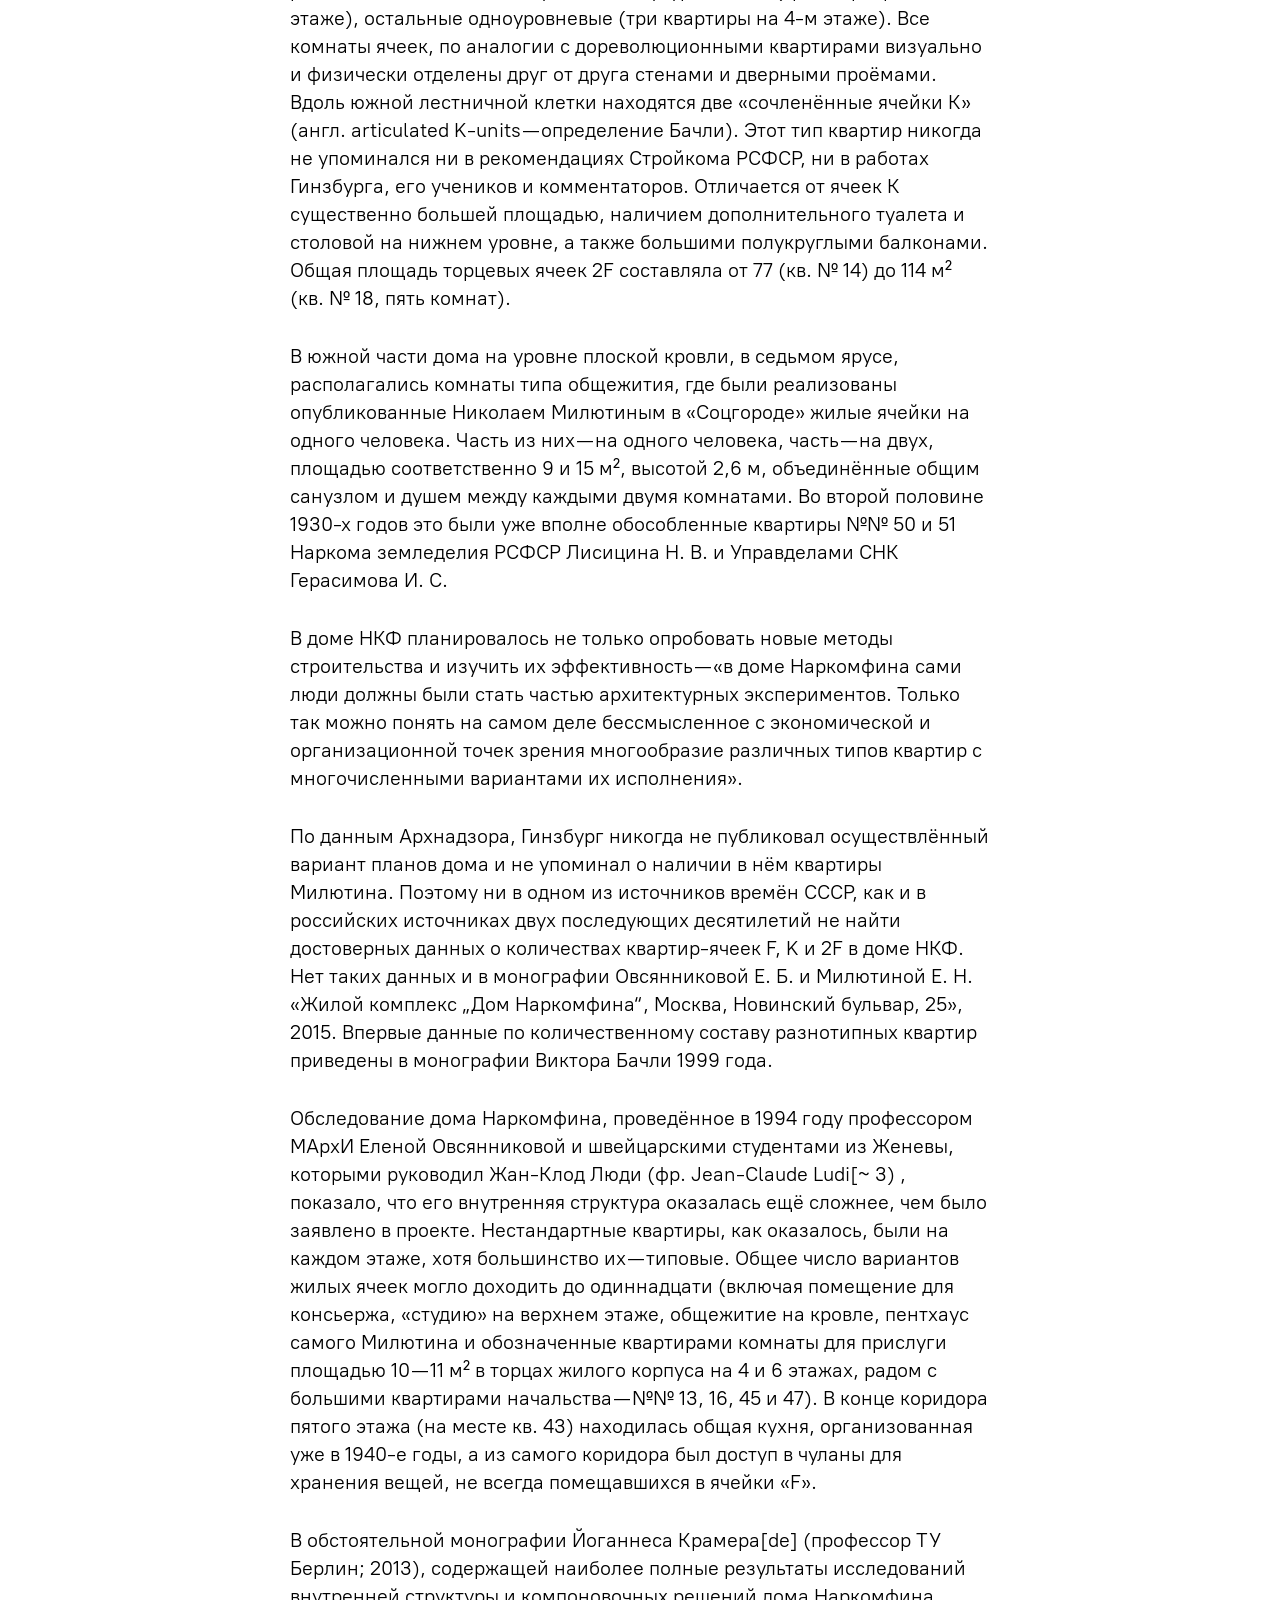
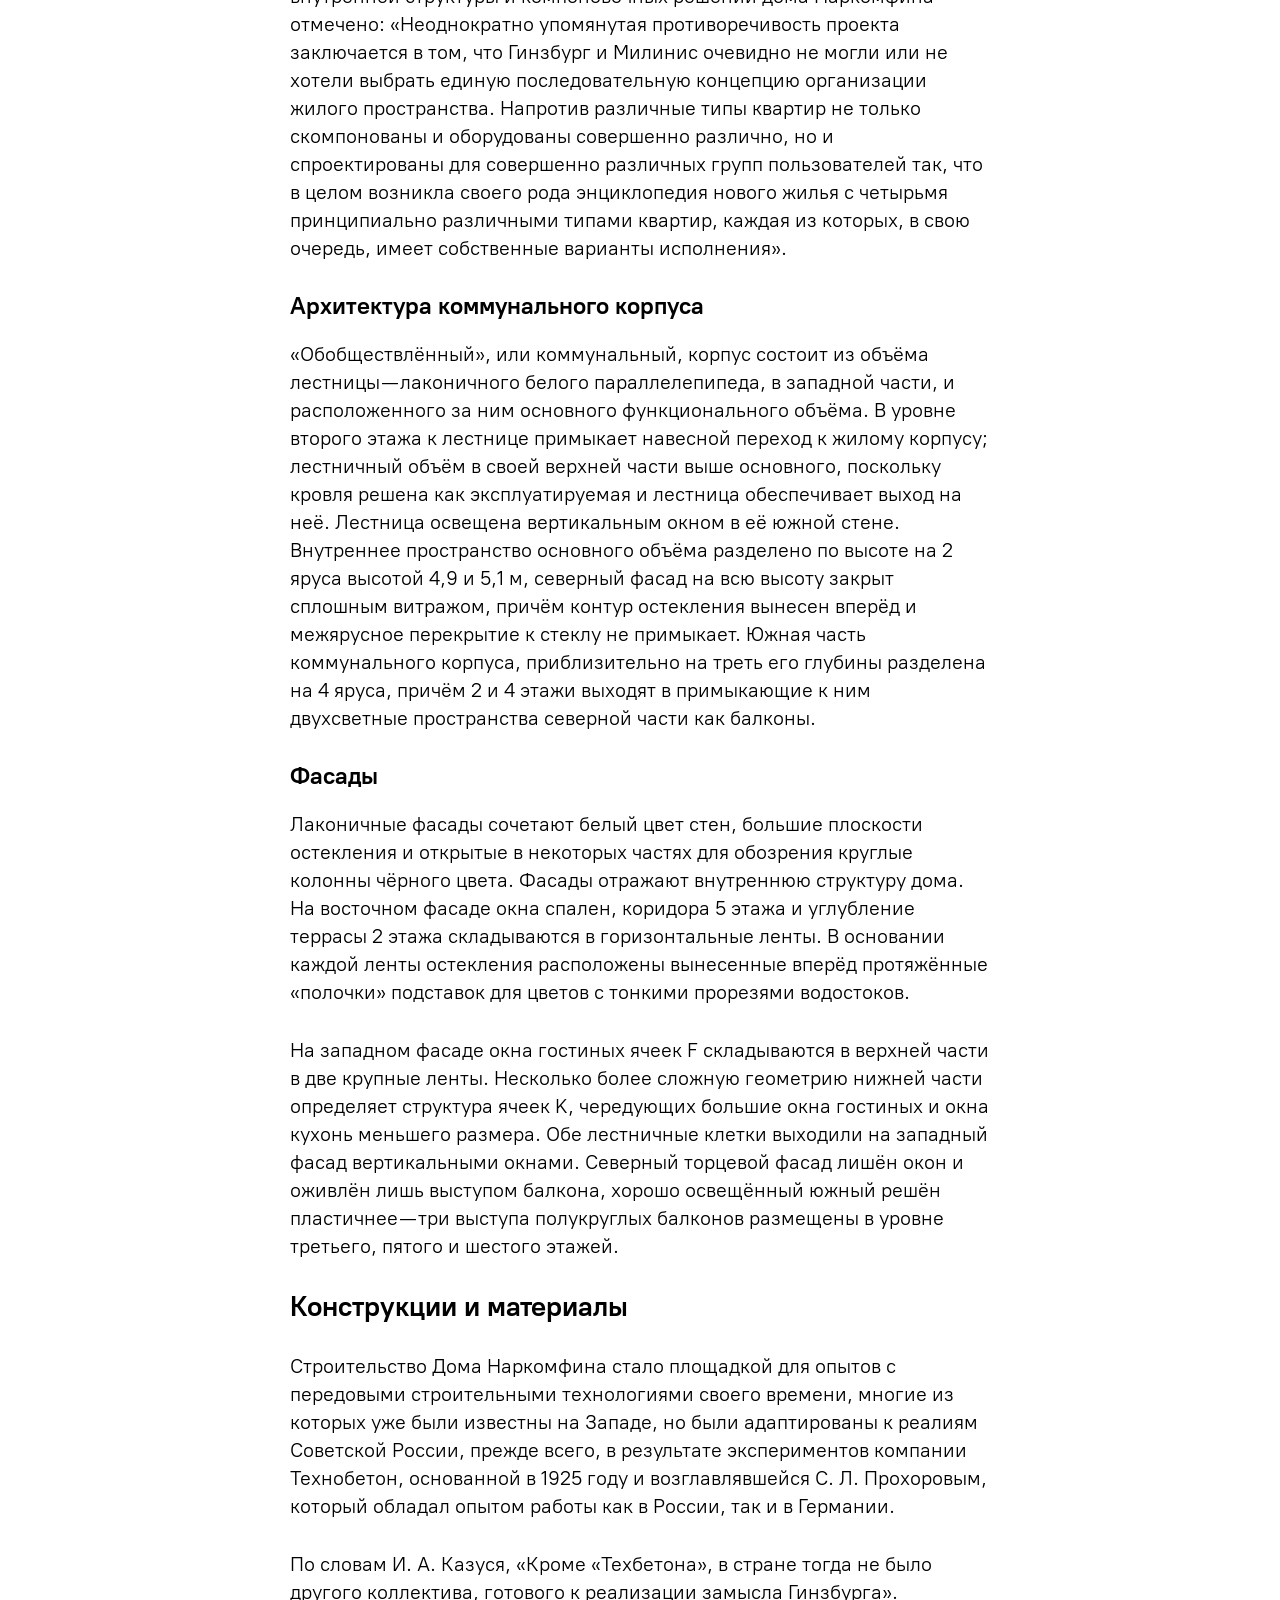
==== commit acb0e4c7: "добавили readme и favicon" ====
--- a/index.html
+++ b/index.html
@@ -5,6 +5,8 @@
     <meta name="viewport" content="width=device-width, initial-scale=1.0" />
     <title>Дом Наркомфина</title>
     <link rel="stylesheet" href="stylesheets/style.css" />
+    <link rel="icon" href="images/favicon.ico" type="image/x-icon" />
+    <link rel="icon" href="images/favicon.png" type="image/png" />
   </head>
   <body>
     <nav class="menubar">
--- a/stylesheets/style.css
+++ b/stylesheets/style.css
@@ -0,0 +1,3 @@
+@import 'reset.css';
+@import 'fonts.css';
+@import 'layout.css';
